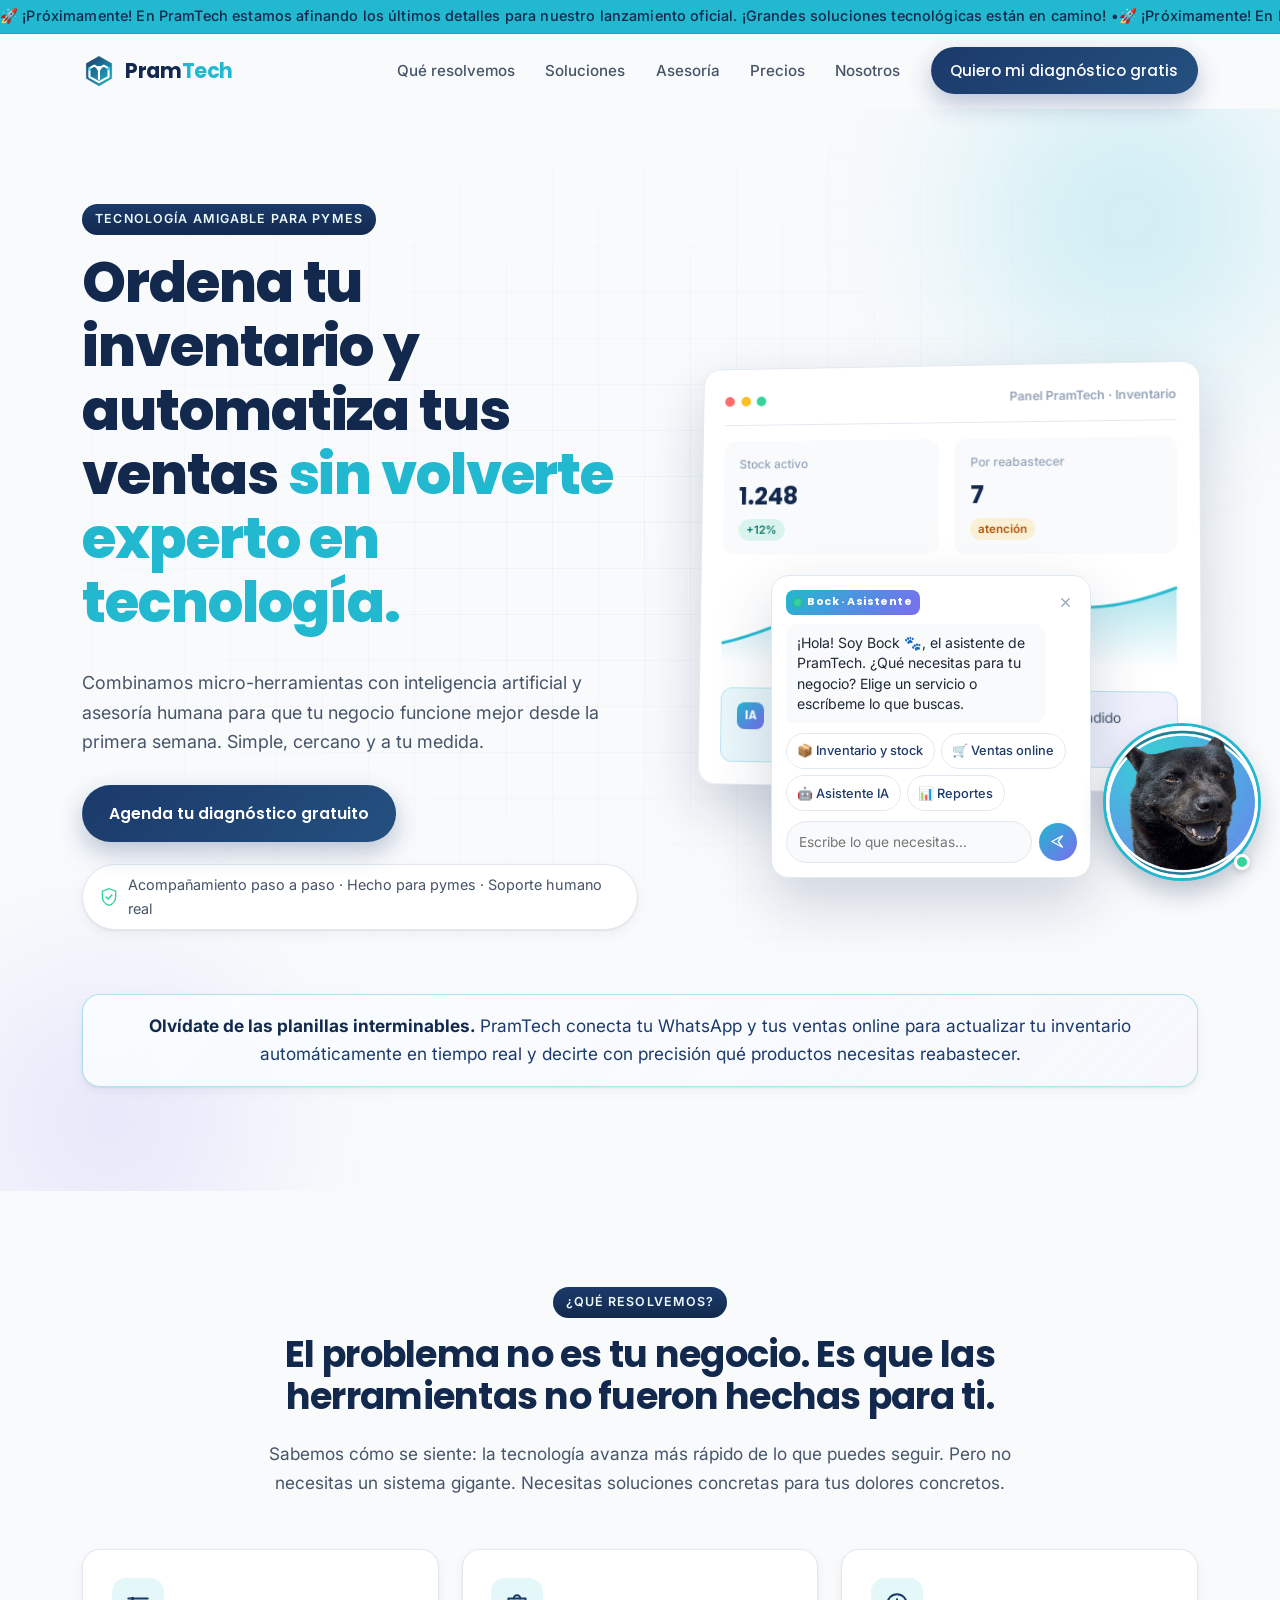
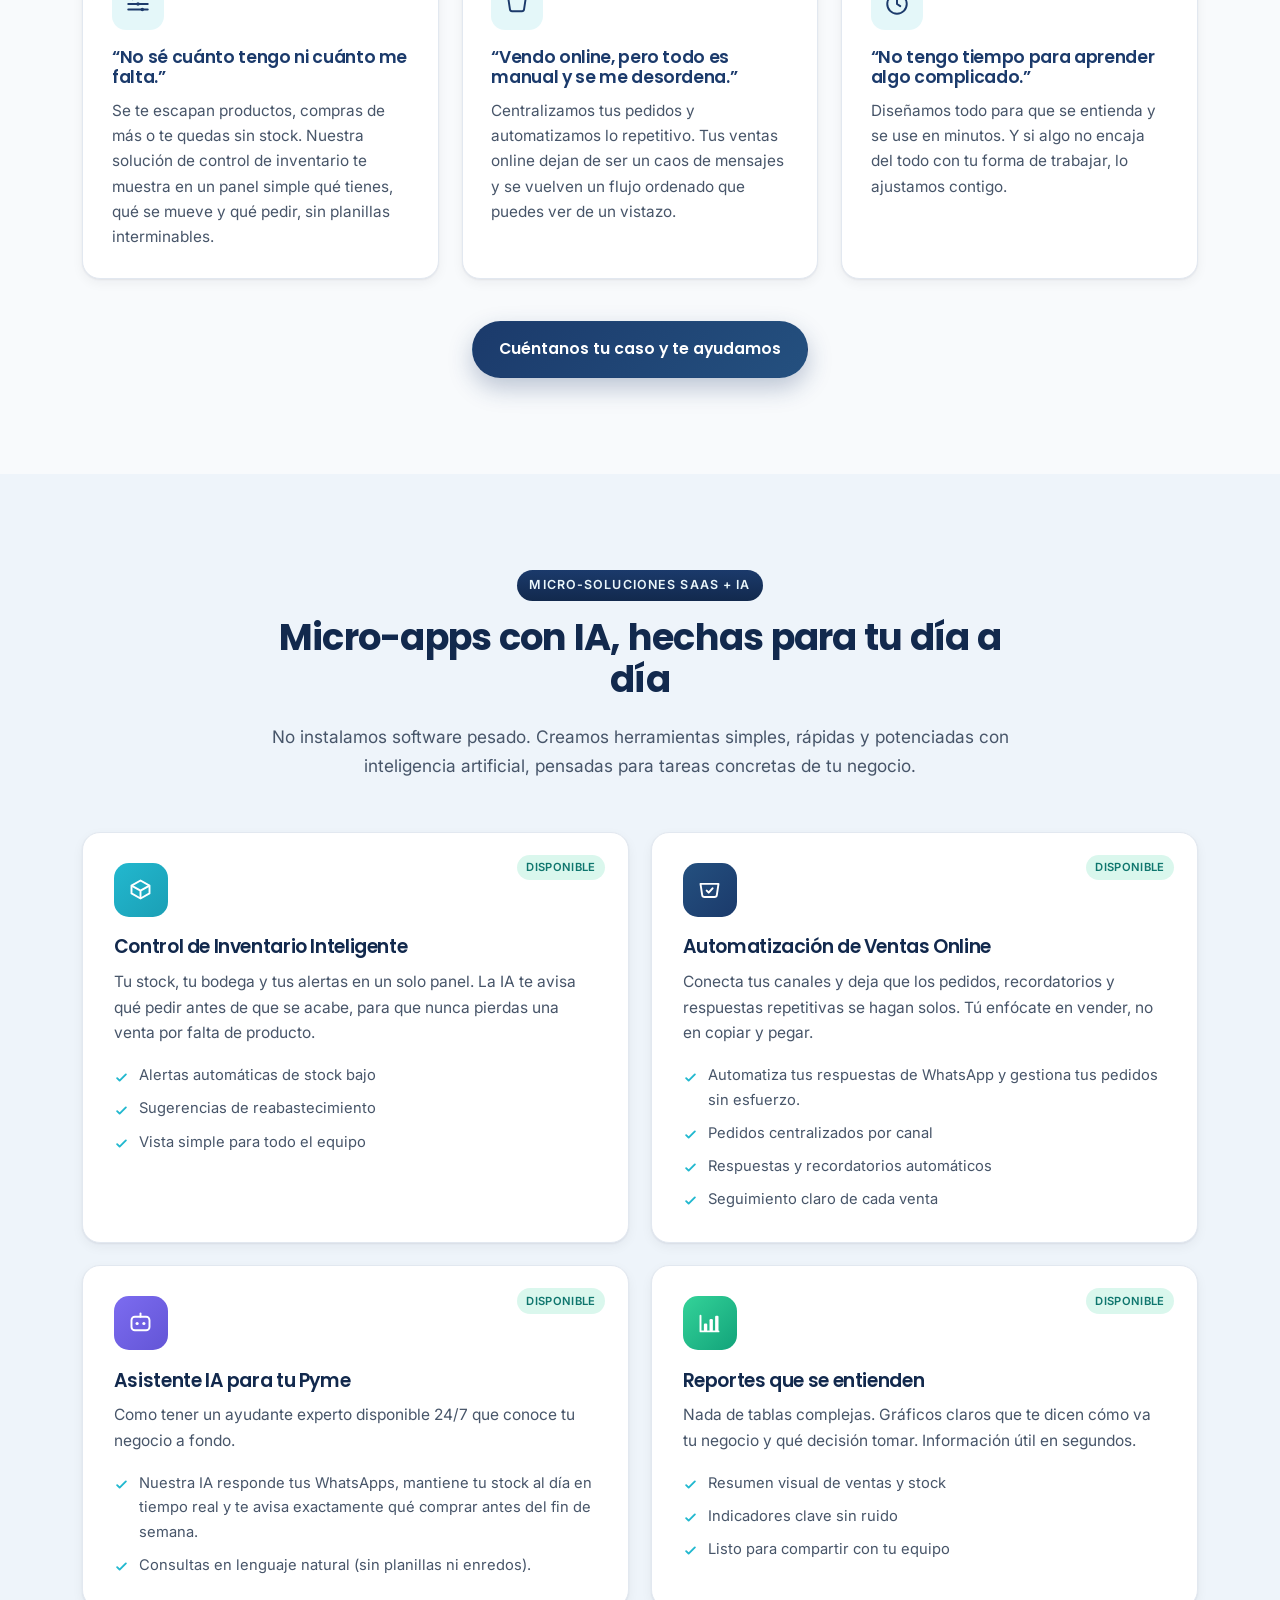
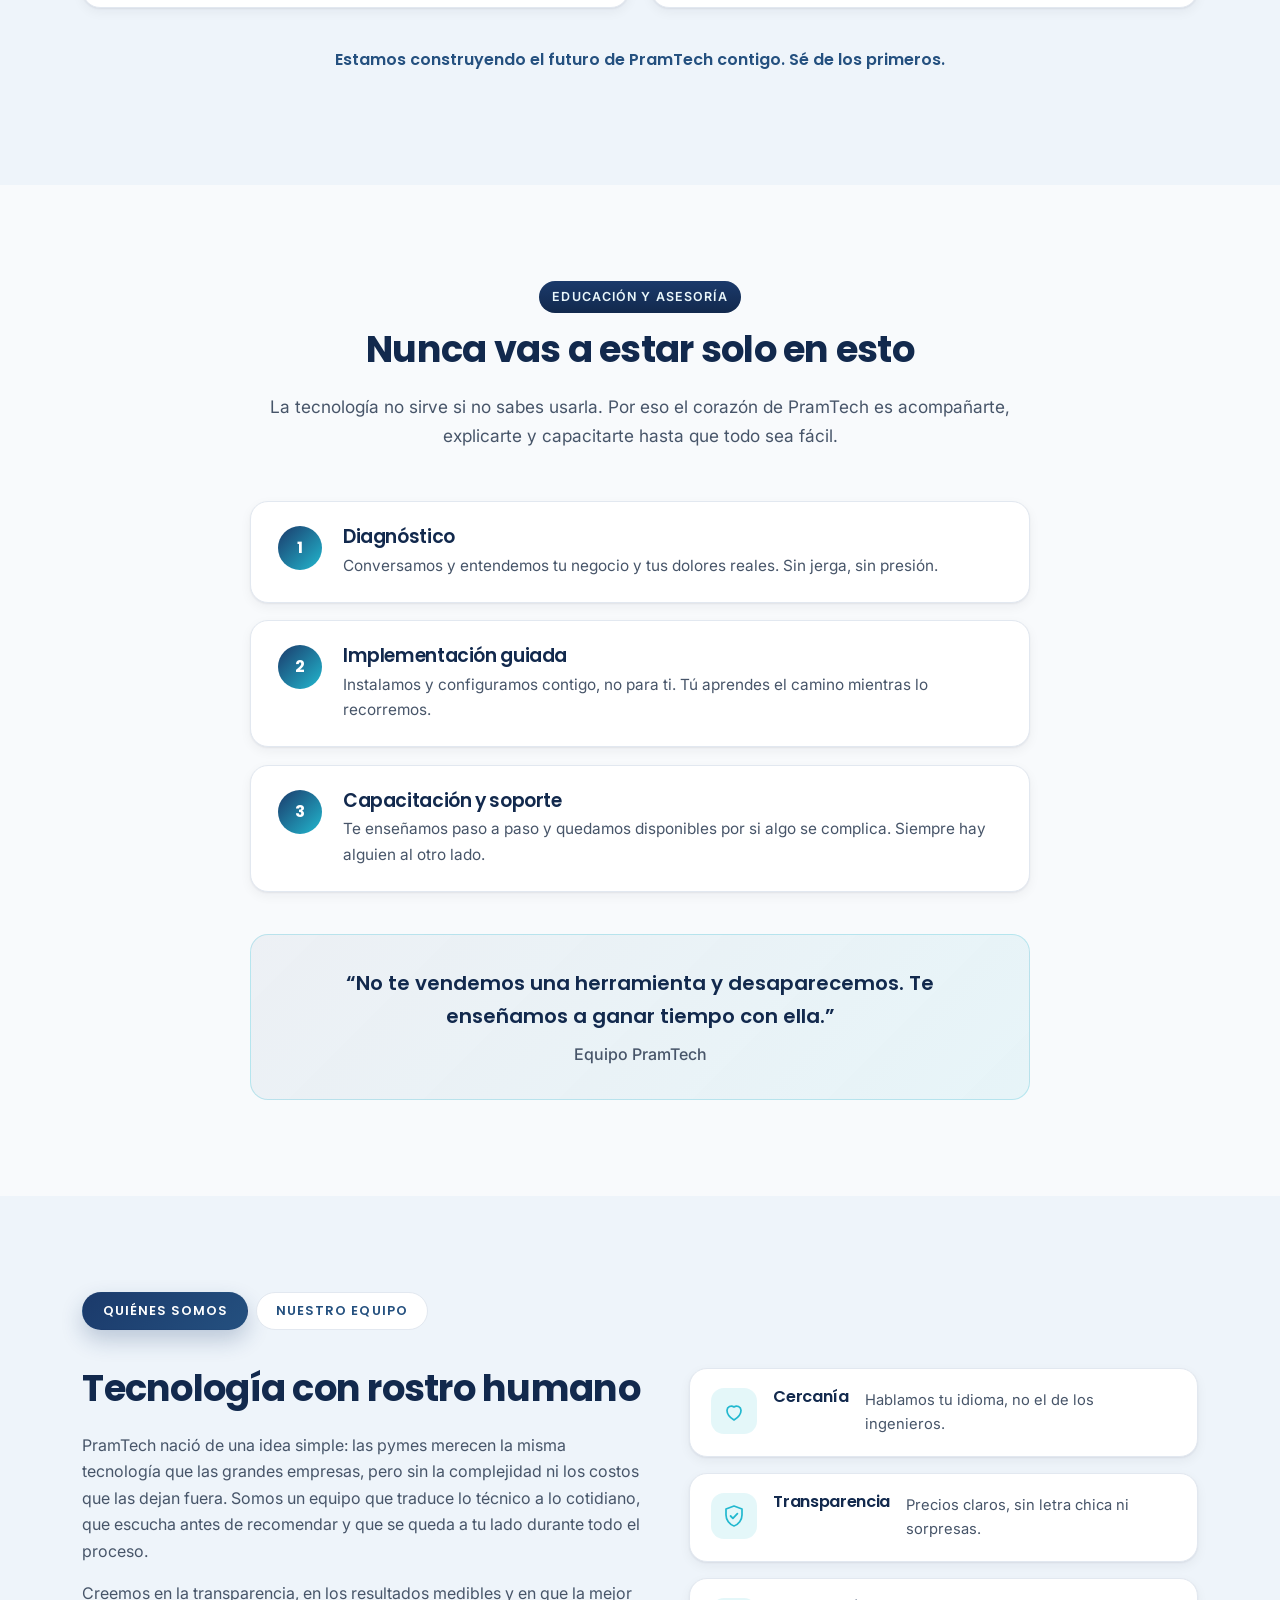
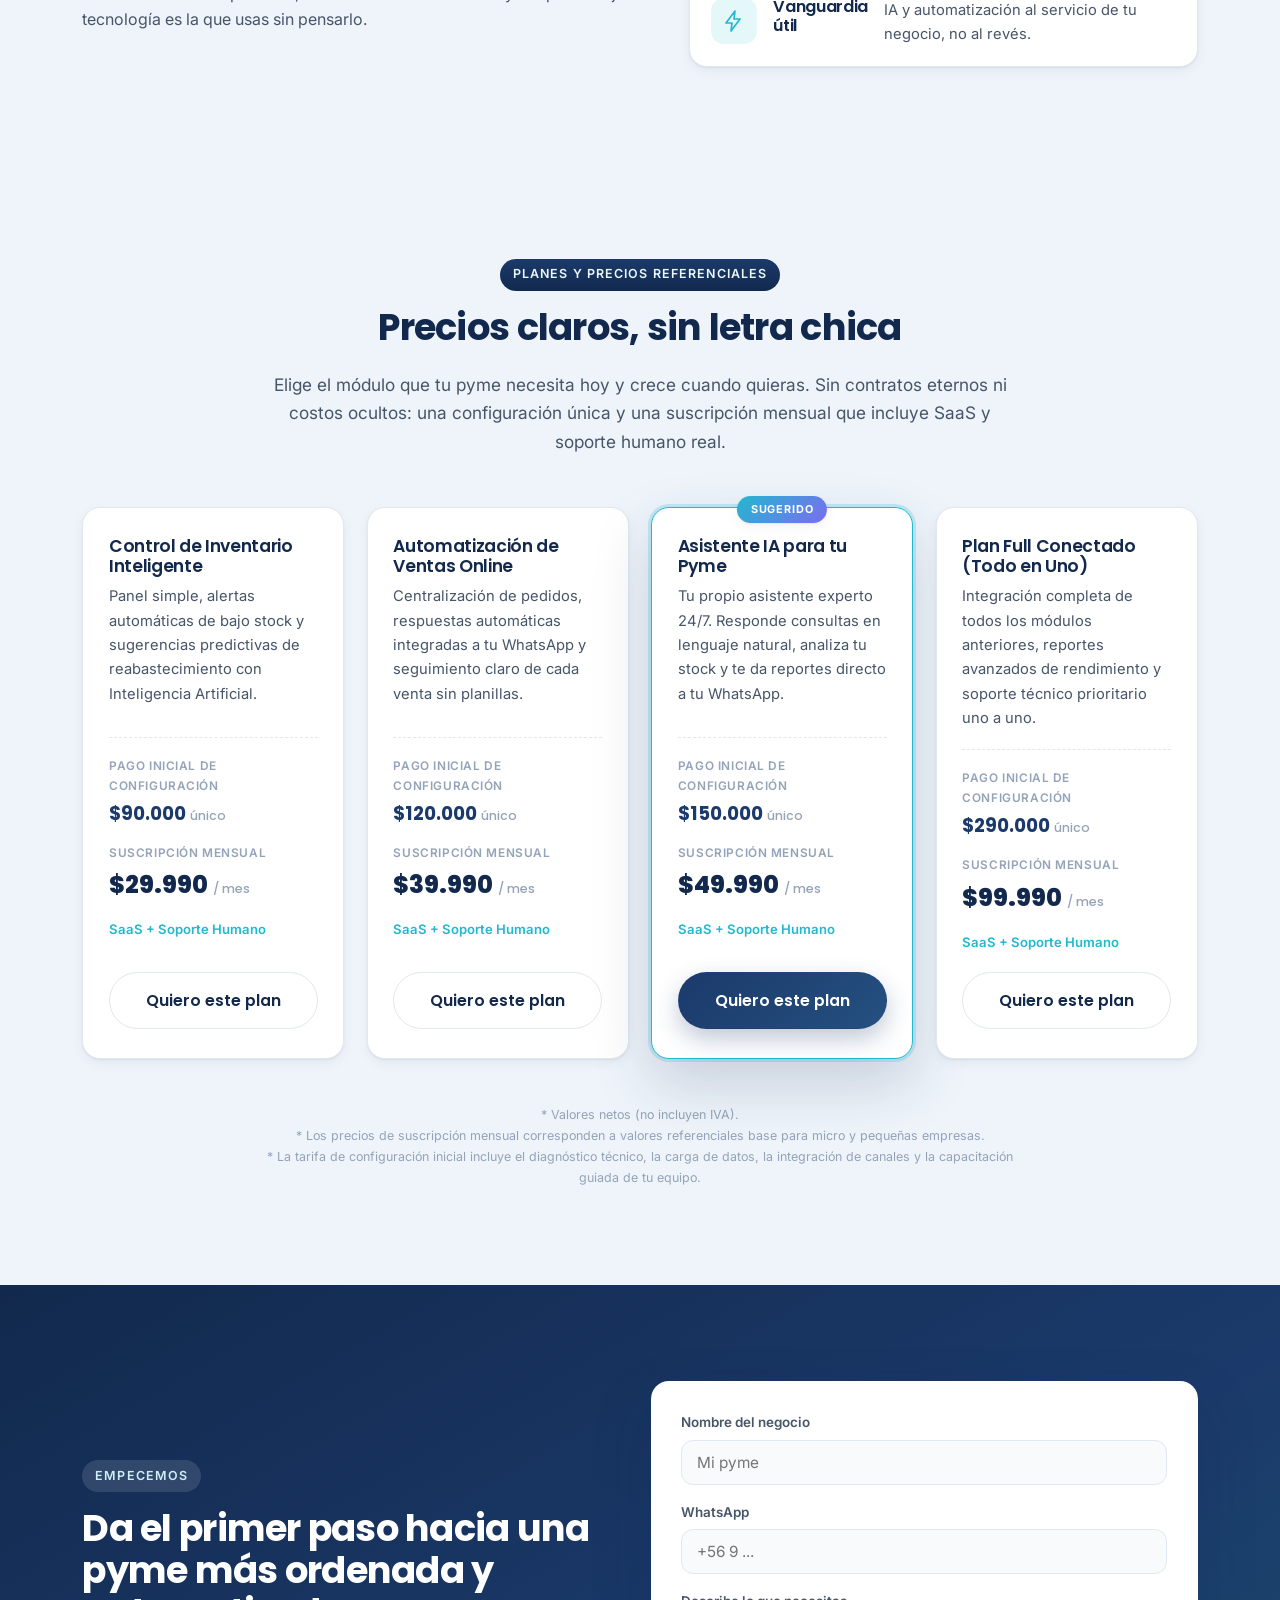
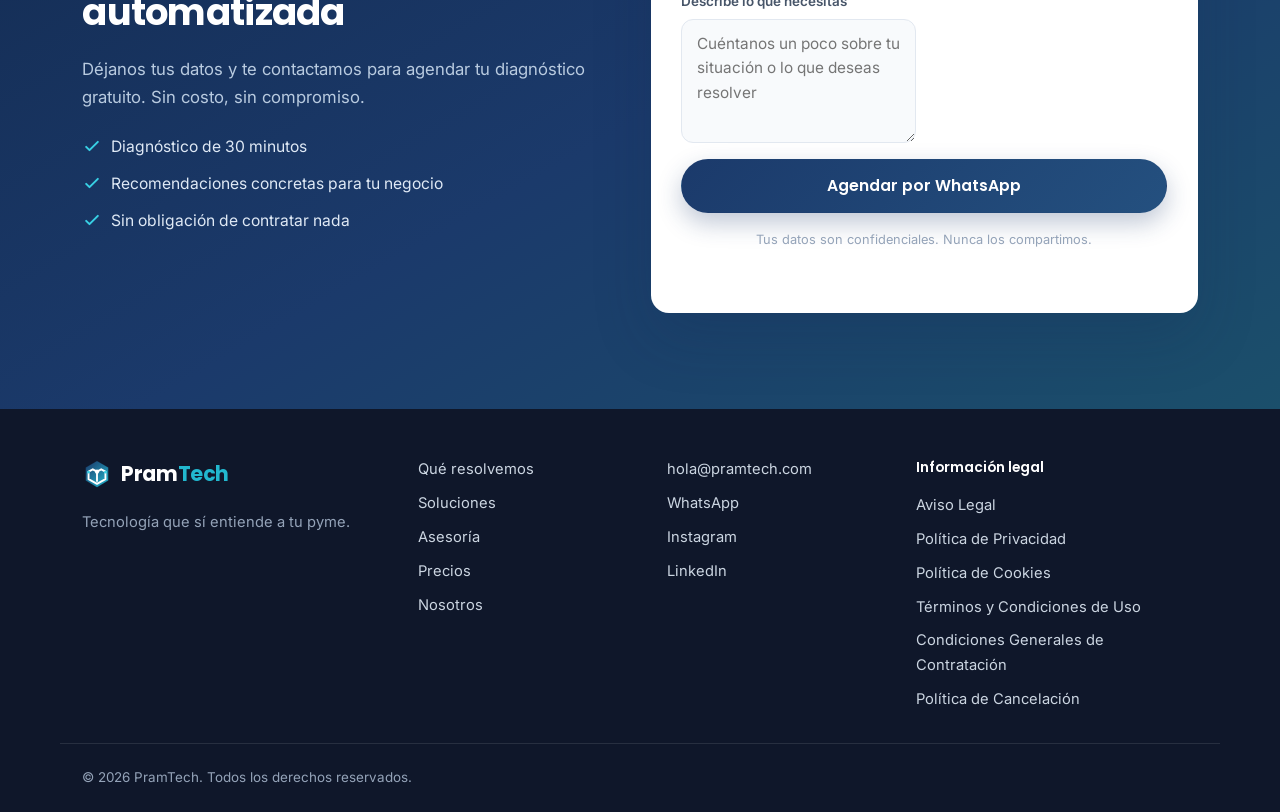
==== landing/index.html @ 266035f5 "fix(mobile): remove overflow on html breaking position:fixed on ios/android - Root cause: overflow-x" ====
<!DOCTYPE html>
<html lang="es">
<head>
  <meta charset="UTF-8" />
  <meta name="viewport" content="width=device-width, initial-scale=1.0, viewport-fit=cover" />
  <title>PramTech | Tecnología amigable para tu pyme</title>
  <meta name="description" content="PramTech ordena tu inventario, automatiza tus ventas online y te acompaña paso a paso con micro-apps e IA. Tecnología simple para pymes, sin miedo y sin sobrecostos." />
  <meta name="theme-color" content="#1B3A6B" />
  <link rel="canonical" href="https://pramtech.com/" />

  <meta property="og:type" content="website" />
  <meta property="og:title" content="PramTech | Tecnología que sí entiende a tu pyme" />
  <meta property="og:description" content="Ordena tu inventario y automatiza tus ventas sin volverte experto en tecnología. Asesoría humana + micro-apps con IA." />
  <meta property="og:url" content="https://pramtech.com/" />
  <meta property="og:image" content="assets/og-image.png" />
  <meta name="twitter:card" content="summary_large_image" />

  <link rel="icon" type="image/svg+xml" href="assets/favicon.svg" />
  <link rel="preconnect" href="https://fonts.googleapis.com" />
  <link rel="preconnect" href="https://fonts.gstatic.com" crossorigin />
  <link href="https://fonts.googleapis.com/css2?family=Poppins:wght@500;600;700;800&family=Inter:wght@400;500;600&display=swap" rel="stylesheet" />

  <link rel="stylesheet" href="styles.css?v=20261020-6" />
</head>
<body>
  <a class="skip-link" href="#inicio">Saltar al contenido</a>

  <div class="announcement-bar" id="announcementBar" role="marquee" aria-label="Próximamente PramTech">
    <div class="announcement-bar__track">
      <span class="announcement-bar__text">🚀 ¡Próximamente! En PramTech estamos afinando los últimos detalles para nuestro lanzamiento oficial. ¡Grandes soluciones tecnológicas están en camino! • </span>
      <span class="announcement-bar__text" aria-hidden="true">🚀 ¡Próximamente! En PramTech estamos afinando los últimos detalles para nuestro lanzamiento oficial. ¡Grandes soluciones tecnológicas están en camino! • </span>
    </div>
  </div>

  <header class="nav" id="nav">
    <div class="container nav__inner">
      <a class="brand" href="#inicio" aria-label="PramTech inicio" onclick="if(window.location.hash === '#inicio' || window.location.hash === ''){ event.preventDefault(); window.scrollTo({top:0, behavior:'auto'}); }">
        <img src="assets/logo.svg" alt="" class="brand__mark" width="34" height="34" />
        <span class="brand__name">Pram<span>Tech</span></span>
      </a>

      <nav class="nav__links" id="navLinks" aria-label="Navegación principal">
        <a href="#resolvemos">Qué resolvemos</a>
        <a href="#soluciones">Soluciones</a>
        <a href="#asesoria">Asesoría</a>
        <a href="#precios">Precios</a>
        <a href="#nosotros">Nosotros</a>
        <a class="btn btn--primary btn--sm nav__cta" href="#contacto">Quiero mi diagnóstico gratis</a>
      </nav>

      <button class="nav__toggle" id="navToggle" aria-label="Abrir menú" aria-expanded="false" aria-controls="navLinks">
        <span></span><span></span><span></span>
      </button>
    </div>
  </header>

  <main id="inicio">
    <section class="hero">
      <div class="hero__bg" aria-hidden="true">
        <span class="blob blob--1"></span>
        <span class="blob blob--2"></span>
        <span class="grid-lines"></span>
      </div>

      <div class="container hero__inner">
        <div class="hero__copy">
          <span class="eyebrow reveal">Tecnología amigable para pymes</span>
          <h1 class="reveal">Ordena tu inventario y automatiza tus ventas <span class="accent">sin volverte experto en tecnología.</span></h1>
          <p class="hero__sub reveal">Combinamos micro-herramientas con inteligencia artificial y asesoría humana para que tu negocio funcione mejor desde la primera semana. Simple, cercano y a tu medida.</p>

          <div class="hero__actions reveal">
            <a class="btn btn--primary" href="#contacto">Agenda tu diagnóstico gratuito</a>
          </div>

          <p class="hero__trust reveal">
            <svg viewBox="0 0 24 24" aria-hidden="true"><path d="M12 2 4 5v6c0 5 3.4 9.4 8 11 4.6-1.6 8-6 8-11V5l-8-3Z" fill="none" stroke="currentColor" stroke-width="1.6"/><path d="m8.5 12 2.4 2.4 4.6-4.8" fill="none" stroke="currentColor" stroke-width="1.8" stroke-linecap="round" stroke-linejoin="round"/></svg>
            Acompañamiento paso a paso · Hecho para pymes · Soporte humano real
          </p>
        </div>

        <div class="hero__panel reveal" aria-hidden="true">
          <div class="panel">
            <div class="panel__head">
              <span class="dot"></span><span class="dot"></span><span class="dot"></span>
              <span class="panel__title">Panel PramTech · Inventario</span>
            </div>
            <div class="panel__kpis">
              <div class="kpi"><span class="kpi__label">Stock activo</span><strong class="kpi__value">1.248</strong><span class="kpi__tag kpi__tag--up">+12%</span></div>
              <div class="kpi"><span class="kpi__label">Por reabastecer</span><strong class="kpi__value">7</strong><span class="kpi__tag kpi__tag--warn">atención</span></div>
            </div>
            <svg class="panel__chart" viewBox="0 0 300 110" preserveAspectRatio="none" aria-hidden="true">
              <defs>
                <linearGradient id="area" x1="0" y1="0" x2="0" y2="1">
                  <stop offset="0" stop-color="#22B8CF" stop-opacity="0.35"/>
                  <stop offset="1" stop-color="#22B8CF" stop-opacity="0"/>
                </linearGradient>
              </defs>
              <path class="chart-area" d="M0,85 C40,70 55,40 90,52 C125,64 140,25 180,30 C220,35 240,60 300,20 L300,110 L0,110 Z" fill="url(#area)"/>
              <path class="chart-line" d="M0,85 C40,70 55,40 90,52 C125,64 140,25 180,30 C220,35 240,60 300,20" fill="none" stroke="#22B8CF" stroke-width="3" stroke-linecap="round"/>
            </svg>
            <div class="panel__ai">
              <span class="panel__ai-icon">IA</span>
              <p>Te sugerimos pedir <strong>3 cajas</strong> del producto más vendido antes del fin de semana.</p>
            </div>
          </div>
        </div>
      </div>

      <div class="container">
        <p class="hero__highlight reveal"><strong>Olvídate de las planillas interminables.</strong> PramTech conecta tu WhatsApp y tus ventas online para actualizar tu inventario automáticamente en tiempo real y decirte con precisión qué productos necesitas reabastecer.</p>
      </div>
    </section>

    <section class="section" id="resolvemos">
      <div class="container">
        <header class="section__head reveal">
          <span class="eyebrow">¿Qué resolvemos?</span>
          <h2>El problema no es tu negocio. Es que las herramientas no fueron hechas para ti.</h2>
          <p class="section__sub">Sabemos cómo se siente: la tecnología avanza más rápido de lo que puedes seguir. Pero no necesitas un sistema gigante. Necesitas soluciones concretas para tus dolores concretos.</p>
        </header>

        <div class="grid grid--3">
          <article class="pain reveal">
            <div class="pain__icon">
              <svg viewBox="0 0 24 24" aria-hidden="true"><path d="M3 7h18M3 12h18M3 17h18" stroke="currentColor" stroke-width="1.8" stroke-linecap="round"/><circle cx="7" cy="7" r="1.6" fill="currentColor"/><circle cx="12" cy="12" r="1.6" fill="currentColor"/><circle cx="16" cy="17" r="1.6" fill="currentColor"/></svg>
            </div>
            <h3>“No sé cuánto tengo ni cuánto me falta.”</h3>
            <p>Se te escapan productos, compras de más o te quedas sin stock. Nuestra solución de control de inventario te muestra en un panel simple qué tienes, qué se mueve y qué pedir, sin planillas interminables.</p>
          </article>

          <article class="pain reveal">
            <div class="pain__icon">
              <svg viewBox="0 0 24 24" aria-hidden="true"><path d="M4 7h16l-1.5 10a2 2 0 0 1-2 1.7H7.5a2 2 0 0 1-2-1.7L4 7Z" fill="none" stroke="currentColor" stroke-width="1.8" stroke-linejoin="round"/><path d="M9 7a3 3 0 0 1 6 0" fill="none" stroke="currentColor" stroke-width="1.8" stroke-linecap="round"/></svg>
            </div>
            <h3>“Vendo online, pero todo es manual y se me desordena.”</h3>
            <p>Centralizamos tus pedidos y automatizamos lo repetitivo. Tus ventas online dejan de ser un caos de mensajes y se vuelven un flujo ordenado que puedes ver de un vistazo.</p>
          </article>

          <article class="pain reveal">
            <div class="pain__icon">
              <svg viewBox="0 0 24 24" aria-hidden="true"><circle cx="12" cy="12" r="9" fill="none" stroke="currentColor" stroke-width="1.8"/><path d="M12 7.5V12l3 2" fill="none" stroke="currentColor" stroke-width="1.8" stroke-linecap="round" stroke-linejoin="round"/></svg>
            </div>
            <h3>“No tengo tiempo para aprender algo complicado.”</h3>
            <p>Diseñamos todo para que se entienda y se use en minutos. Y si algo no encaja del todo con tu forma de trabajar, lo ajustamos contigo.</p>
          </article>
        </div>

        <div class="section__cta reveal">
          <a class="btn btn--primary" href="#contacto">Cuéntanos tu caso y te ayudamos</a>
        </div>
      </div>
    </section>

    <section class="section section--tinted" id="soluciones">
      <div class="container">
        <header class="section__head reveal">
          <span class="eyebrow">Micro-Soluciones SaaS + IA</span>
          <h2>Micro-apps con IA, hechas para tu día a día</h2>
          <p class="section__sub">No instalamos software pesado. Creamos herramientas simples, rápidas y potenciadas con inteligencia artificial, pensadas para tareas concretas de tu negocio.</p>
        </header>

        <div class="grid grid--2">
          <article class="card reveal" data-demo="inventario" role="button" tabindex="0" aria-haspopup="dialog">
            <span class="card__badge">Disponible</span>
            <div class="card__icon card__icon--cyan">
              <svg viewBox="0 0 24 24" aria-hidden="true"><path d="M4 8.5 12 4l8 4.5v7L12 20l-8-4.5v-7Z" fill="none" stroke="currentColor" stroke-width="1.7" stroke-linejoin="round"/><path d="M4 8.5 12 13l8-4.5M12 13v7" fill="none" stroke="currentColor" stroke-width="1.7" stroke-linejoin="round"/></svg>
            </div>
            <h3>Control de Inventario Inteligente</h3>
            <p>Tu stock, tu bodega y tus alertas en un solo panel. La IA te avisa qué pedir antes de que se acabe, para que nunca pierdas una venta por falta de producto.</p>
            <ul class="card__list">
              <li>Alertas automáticas de stock bajo</li>
              <li>Sugerencias de reabastecimiento</li>
              <li>Vista simple para todo el equipo</li>
            </ul>
          </article>

          <article class="card reveal" data-demo="ventas" role="button" tabindex="0" aria-haspopup="dialog">
            <span class="card__badge">Disponible</span>
            <div class="card__icon card__icon--blue">
              <svg viewBox="0 0 24 24" aria-hidden="true"><path d="M4 7h16l-1.5 10a2 2 0 0 1-2 1.7H7.5a2 2 0 0 1-2-1.7L4 7Z" fill="none" stroke="currentColor" stroke-width="1.7" stroke-linejoin="round"/><path d="m9.5 13 1.8 1.8 3.4-3.8" fill="none" stroke="currentColor" stroke-width="1.8" stroke-linecap="round" stroke-linejoin="round"/></svg>
            </div>
            <h3>Automatización de Ventas Online</h3>
            <p>Conecta tus canales y deja que los pedidos, recordatorios y respuestas repetitivas se hagan solos. Tú enfócate en vender, no en copiar y pegar.</p>
            <ul class="card__list">
              <li>Automatiza tus respuestas de WhatsApp y gestiona tus pedidos sin esfuerzo.</li>
              <li>Pedidos centralizados por canal</li>
              <li>Respuestas y recordatorios automáticos</li>
              <li>Seguimiento claro de cada venta</li>
            </ul>
          </article>

          <article class="card reveal" data-demo="asistente" role="button" tabindex="0" aria-haspopup="dialog">
            <span class="card__badge">Disponible</span>
            <div class="card__icon card__icon--violet">
              <svg viewBox="0 0 24 24" aria-hidden="true"><rect x="4" y="6" width="16" height="12" rx="3" fill="none" stroke="currentColor" stroke-width="1.7"/><circle cx="9" cy="12" r="1.4" fill="currentColor"/><circle cx="15" cy="12" r="1.4" fill="currentColor"/><path d="M12 3v3" stroke="currentColor" stroke-width="1.7" stroke-linecap="round"/></svg>
            </div>
            <h3>Asistente IA para tu Pyme</h3>
            <p>Como tener un ayudante experto disponible 24/7 que conoce tu negocio a fondo.</p>
            <ul class="card__list">
              <li>Nuestra IA responde tus WhatsApps, mantiene tu stock al día en tiempo real y te avisa exactamente qué comprar antes del fin de semana.</li>
              <li>Consultas en lenguaje natural (sin planillas ni enredos).</li>
            </ul>
          </article>

          <article class="card reveal" data-demo="reportes" role="button" tabindex="0" aria-haspopup="dialog">
            <span class="card__badge">Disponible</span>
            <div class="card__icon card__icon--green">
              <svg viewBox="0 0 24 24" aria-hidden="true"><path d="M4 19V5M4 19h16" fill="none" stroke="currentColor" stroke-width="1.7" stroke-linecap="round"/><rect x="7" y="12" width="3" height="7" rx="1" fill="currentColor"/><rect x="12" y="8" width="3" height="11" rx="1" fill="currentColor"/><rect x="17" y="5" width="3" height="14" rx="1" fill="currentColor"/></svg>
            </div>
            <h3>Reportes que se entienden</h3>
            <p>Nada de tablas complejas. Gráficos claros que te dicen cómo va tu negocio y qué decisión tomar. Información útil en segundos.</p>
            <ul class="card__list">
              <li>Resumen visual de ventas y stock</li>
              <li>Indicadores clave sin ruido</li>
              <li>Listo para compartir con tu equipo</li>
            </ul>
          </article>
        </div>

        <p class="section__note reveal">Estamos construyendo el futuro de PramTech contigo. Sé de los primeros.</p>
      </div>
    </section>

    <section class="section" id="asesoria">
      <div class="container">
        <header class="section__head reveal">
          <span class="eyebrow">Educación y Asesoría</span>
          <h2>Nunca vas a estar solo en esto</h2>
          <p class="section__sub">La tecnología no sirve si no sabes usarla. Por eso el corazón de PramTech es acompañarte, explicarte y capacitarte hasta que todo sea fácil.</p>
        </header>

        <ol class="steps">
          <li class="step reveal">
            <span class="step__num">1</span>
            <div>
              <h3>Diagnóstico</h3>
              <p>Conversamos y entendemos tu negocio y tus dolores reales. Sin jerga, sin presión.</p>
            </div>
          </li>
          <li class="step reveal">
            <span class="step__num">2</span>
            <div>
              <h3>Implementación guiada</h3>
              <p>Instalamos y configuramos contigo, no para ti. Tú aprendes el camino mientras lo recorremos.</p>
            </div>
          </li>
          <li class="step reveal">
            <span class="step__num">3</span>
            <div>
              <h3>Capacitación y soporte</h3>
              <p>Te enseñamos paso a paso y quedamos disponibles por si algo se complica. Siempre hay alguien al otro lado.</p>
            </div>
          </li>
        </ol>

        <blockquote class="quote reveal">
          <p>“No te vendemos una herramienta y desaparecemos. Te enseñamos a ganar tiempo con ella.”</p>
          <cite>Equipo PramTech</cite>
        </blockquote>
      </div>
    </section>

    <section class="section section--tinted" id="nosotros">
      <div class="container">
        <div class="tabs" role="tablist" aria-label="Sobre PramTech">
          <button class="tab is-active" id="tabAbout" type="button" role="tab" aria-selected="true" aria-controls="panelAbout" tabindex="0">Quiénes somos</button>
          <button class="tab" id="tabTeam" type="button" role="tab" aria-selected="false" aria-controls="panelTeam" tabindex="-1">Nuestro equipo</button>
        </div>

        <div class="tabpanel" id="panelAbout" role="tabpanel" aria-labelledby="tabAbout" tabindex="0">
        <div class="about">
          <div class="about__copy reveal">
            <h2>Tecnología con rostro humano</h2>
            <p>PramTech nació de una idea simple: las pymes merecen la misma tecnología que las grandes empresas, pero sin la complejidad ni los costos que las dejan fuera. Somos un equipo que traduce lo técnico a lo cotidiano, que escucha antes de recomendar y que se queda a tu lado durante todo el proceso.</p>
            <p>Creemos en la transparencia, en los resultados medibles y en que la mejor tecnología es la que usas sin pensarlo.</p>
          </div>

          <div class="pillars">
            <article class="pillar reveal">
              <div class="pillar__icon">
                <svg viewBox="0 0 24 24" aria-hidden="true"><path d="M12 21s-7-4.4-7-9.6A4.4 4.4 0 0 1 12 8a4.4 4.4 0 0 1 7 3.4C19 16.6 12 21 12 21Z" fill="none" stroke="currentColor" stroke-width="1.7" stroke-linejoin="round"/></svg>
              </div>
              <h3>Cercanía</h3>
              <p>Hablamos tu idioma, no el de los ingenieros.</p>
            </article>
            <article class="pillar reveal">
              <div class="pillar__icon">
                <svg viewBox="0 0 24 24" aria-hidden="true"><path d="M12 2 4 5v6c0 5 3.4 9.4 8 11 4.6-1.6 8-6 8-11V5l-8-3Z" fill="none" stroke="currentColor" stroke-width="1.7" stroke-linejoin="round"/><path d="m8.6 12 2.3 2.3 4.5-4.7" fill="none" stroke="currentColor" stroke-width="1.8" stroke-linecap="round" stroke-linejoin="round"/></svg>
              </div>
              <h3>Transparencia</h3>
              <p>Precios claros, sin letra chica ni sorpresas.</p>
            </article>
            <article class="pillar reveal">
              <div class="pillar__icon">
                <svg viewBox="0 0 24 24" aria-hidden="true"><path d="M13 2 4 14h6l-1 8 9-12h-6l1-8Z" fill="none" stroke="currentColor" stroke-width="1.7" stroke-linejoin="round"/></svg>
              </div>
              <h3>Vanguardia útil</h3>
              <p>IA y automatización al servicio de tu negocio, no al revés.</p>
            </article>
          </div>
        </div>

        <!-- Indicadores ocultos temporalmente
        <div class="stats reveal">
          <div class="stat">
            <strong class="stat__num" data-count="50" data-suffix="+">0</strong>
            <span>pymes acompañadas</span>
          </div>
          <div class="stat">
            <strong class="stat__num" data-count="1200" data-prefix="+" data-suffix=" hrs">0</strong>
            <span>de tiempo ahorrado al mes</span>
          </div>
          <div class="stat">
            <strong class="stat__num" data-count="98" data-suffix="%">0</strong>
            <span>de clientes que siguen con nosotros</span>
          </div>
        </div>
        -->
        </div>

        <div class="tabpanel" id="panelTeam" role="tabpanel" aria-labelledby="tabTeam" tabindex="0" hidden>
        <div class="team" id="equipo">
          <div class="team__head reveal">
            <h3 class="team__title">Las personas detrás de PramTech</h3>
            <p class="team__lead">Un equipo senior, directo y cercano. Sin intermediarios: hablas con quien diseña y resuelve.</p>
          </div>

          <div class="team__grid">
            <article class="member reveal">
              <div class="member__media">
                <span class="member__index">01</span>
                <img src="assets/team/director.jpeg?v=20261020-3" alt="Antonio Viluñir T., Fundador y Director de PramTech" width="900" height="900" loading="lazy" />
              </div>
              <div class="member__body">
                <h4 class="member__name">Antonio Viluñir T.</h4>
                <p class="member__role">Fundador y Director</p>
                <p class="member__bio">Define la visión y acompaña cada proyecto de principio a fin, traduciendo la estrategia del negocio en soluciones concretas.</p>
              </div>
            </article>

            <article class="member reveal">
              <div class="member__media">
                <span class="member__index">02</span>
                <img src="assets/team/franco-armijo.jpeg?v=20261020-3" alt="Franco Armijo M., Gerente de Servicio de PramTech" width="900" height="900" loading="lazy" />
              </div>
              <div class="member__body">
                <h4 class="member__name">Franco Armijo M.</h4>
                <p class="member__role">Gerente de Servicio</p>
                <p class="member__bio">Coordina la implementación y el soporte, asegurando que cada solución funcione en el día a día y que nada quede al azar.</p>
              </div>
            </article>

            <article class="member reveal">
              <div class="member__media">
                <span class="member__index">03</span>
                <img src="assets/team/matias-gonzalez.jpeg?v=20261020-3" alt="Matias Gonzalez V., Especialista de PramTech" width="900" height="900" loading="lazy" />
              </div>
              <div class="member__body">
                <h4 class="member__name">Matias Gonzalez V.</h4>
                <p class="member__role">Especialista</p>
                <p class="member__bio">Diseña las integraciones, automatizaciones e IA que hacen que todo trabaje conectado y sin fricción.</p>
              </div>
            </article>
          </div>
        </div>
        </div>
      </div>
    </section>

    <section class="section section--tinted" id="precios">
      <div class="container">
        <header class="section__head reveal">
          <span class="eyebrow">Planes y Precios Referenciales</span>
          <h2>Precios claros, sin letra chica</h2>
          <p class="section__sub">Elige el módulo que tu pyme necesita hoy y crece cuando quieras. Sin contratos eternos ni costos ocultos: una configuración única y una suscripción mensual que incluye SaaS y soporte humano real.</p>
        </header>

        <div class="pricing">
          <article class="price-card reveal">
            <div class="price-card__head">
              <h3 class="price-card__title">Control de Inventario Inteligente</h3>
              <p class="price-card__desc">Panel simple, alertas automáticas de bajo stock y sugerencias predictivas de reabastecimiento con Inteligencia Artificial.</p>
            </div>
            <div class="price-card__body">
              <div class="price-card__row">
                <span class="price-card__label">Pago inicial de configuración</span>
                <span class="price-card__setup">$90.000 <em>único</em></span>
              </div>
              <div class="price-card__row price-card__row--sub">
                <span class="price-card__label">Suscripción mensual</span>
                <span class="price-card__month">$29.990 <em>/ mes</em></span>
              </div>
              <p class="price-card__note">SaaS + Soporte Humano</p>
            </div>
            <a class="btn btn--ghost btn--block price-card__cta" href="#contacto">Quiero este plan</a>
          </article>

          <article class="price-card reveal">
            <div class="price-card__head">
              <h3 class="price-card__title">Automatización de Ventas Online</h3>
              <p class="price-card__desc">Centralización de pedidos, respuestas automáticas integradas a tu WhatsApp y seguimiento claro de cada venta sin planillas.</p>
            </div>
            <div class="price-card__body">
              <div class="price-card__row">
                <span class="price-card__label">Pago inicial de configuración</span>
                <span class="price-card__setup">$120.000 <em>único</em></span>
              </div>
              <div class="price-card__row price-card__row--sub">
                <span class="price-card__label">Suscripción mensual</span>
                <span class="price-card__month">$39.990 <em>/ mes</em></span>
              </div>
              <p class="price-card__note">SaaS + Soporte Humano</p>
            </div>
            <a class="btn btn--ghost btn--block price-card__cta" href="#contacto">Quiero este plan</a>
          </article>

          <article class="price-card price-card--featured reveal">
            <span class="price-card__badge">Sugerido</span>
            <div class="price-card__head">
              <h3 class="price-card__title">Asistente IA para tu Pyme</h3>
              <p class="price-card__desc">Tu propio asistente experto 24/7. Responde consultas en lenguaje natural, analiza tu stock y te da reportes directo a tu WhatsApp.</p>
            </div>
            <div class="price-card__body">
              <div class="price-card__row">
                <span class="price-card__label">Pago inicial de configuración</span>
                <span class="price-card__setup">$150.000 <em>único</em></span>
              </div>
              <div class="price-card__row price-card__row--sub">
                <span class="price-card__label">Suscripción mensual</span>
                <span class="price-card__month">$49.990 <em>/ mes</em></span>
              </div>
              <p class="price-card__note">SaaS + Soporte Humano</p>
            </div>
            <a class="btn btn--primary btn--block price-card__cta" href="#contacto">Quiero este plan</a>
          </article>

          <article class="price-card reveal">
            <div class="price-card__head">
              <h3 class="price-card__title">Plan Full Conectado (Todo en Uno)</h3>
              <p class="price-card__desc">Integración completa de todos los módulos anteriores, reportes avanzados de rendimiento y soporte técnico prioritario uno a uno.</p>
            </div>
            <div class="price-card__body">
              <div class="price-card__row">
                <span class="price-card__label">Pago inicial de configuración</span>
                <span class="price-card__setup">$290.000 <em>único</em></span>
              </div>
              <div class="price-card__row price-card__row--sub">
                <span class="price-card__label">Suscripción mensual</span>
                <span class="price-card__month">$99.990 <em>/ mes</em></span>
              </div>
              <p class="price-card__note">SaaS + Soporte Humano</p>
            </div>
            <a class="btn btn--ghost btn--block price-card__cta" href="#contacto">Quiero este plan</a>
          </article>
        </div>

        <p class="pricing__legal reveal">
          * Valores netos (no incluyen IVA).<br />
          * Los precios de suscripción mensual corresponden a valores referenciales base para micro y pequeñas empresas.<br />
          * La tarifa de configuración inicial incluye el diagnóstico técnico, la carga de datos, la integración de canales y la capacitación guiada de tu equipo.
        </p>
      </div>
    </section>

    <section class="section section--contact" id="contacto">
      <div class="container contact">
        <div class="contact__copy reveal">
          <span class="eyebrow eyebrow--light">Empecemos</span>
          <h2>Da el primer paso hacia una pyme más ordenada y automatizada</h2>
          <p>Déjanos tus datos y te contactamos para agendar tu diagnóstico gratuito. Sin costo, sin compromiso.</p>
          <ul class="contact__points">
            <li>Diagnóstico de 30 minutos</li>
            <li>Recomendaciones concretas para tu negocio</li>
            <li>Sin obligación de contratar nada</li>
          </ul>
        </div>

        <form class="form reveal" id="leadForm" action="https://formspree.io/f/your-id" method="POST" novalidate>
          <label class="field">
            <span>Nombre del negocio</span>
            <input type="text" name="negocio" autocomplete="organization" required placeholder="Mi pyme" />
          </label>

          <label class="field">
            <span>WhatsApp</span>
            <input type="tel" name="telefono" autocomplete="tel" placeholder="+56 9 ..." />
          </label>

          <div class="form__row" id="descripcionWrapper">
            <label class="field">
              <span>Describe lo que necesitas</span>
              <textarea name="descripcion" id="descripcion" rows="4" placeholder="Cuéntanos un poco sobre tu situación o lo que deseas resolver"></textarea>
            </label>
          </div>
          <button class="btn btn--primary btn--block" type="submit">Agendar por WhatsApp</button>
          <p class="form__legal">Tus datos son confidenciales. Nunca los compartimos.</p>
          <p class="form__status" id="formStatus" role="status" aria-live="polite"></p>
        </form>
      </div>
    </section>
  </main>

  <footer class="footer">
    <div class="container footer__inner">
      <div class="footer__brand">
        <a class="brand brand--light" href="#inicio">
          <img src="assets/logo.svg" alt="" class="brand__mark" width="30" height="30" />
          <span class="brand__name">Pram<span>Tech</span></span>
        </a>
        <p>Tecnología que sí entiende a tu pyme.</p>
      </div>

      <nav class="footer__nav" aria-label="Enlaces del pie">
        <a href="#resolvemos">Qué resolvemos</a>
        <a href="#soluciones">Soluciones</a>
        <a href="#asesoria">Asesoría</a>
        <a href="#precios">Precios</a>
        <a href="#nosotros">Nosotros</a>
      </nav>

      <div class="footer__contact">
        <a href="mailto:hola@pramtech.com">hola@pramtech.com</a>
        <a href="https://wa.me/56900000000" target="_blank" rel="noopener">WhatsApp</a>
        <a href="https://instagram.com" target="_blank" rel="noopener">Instagram</a>
        <a href="https://linkedin.com" target="_blank" rel="noopener">LinkedIn</a>
      </div>

      <nav class="footer__legal" aria-label="Información legal">
        <span class="footer__legal-title">Información legal</span>
        <a href="aviso-legal.html">Aviso Legal</a>
        <a href="politica-de-privacidad.html">Política de Privacidad</a>
        <a href="politica-de-cookies.html">Política de Cookies</a>
        <a href="terminos-y-condiciones-de-uso.html">Términos y Condiciones de Uso</a>
        <a href="condiciones-generales-de-contratacion.html">Condiciones Generales de Contratación</a>
        <a href="politica-de-cancelacion.html">Política de Cancelación</a>
      </nav>
    </div>
    <div class="container footer__bottom">
      <span>© 2026 PramTech. Todos los derechos reservados.</span>
    </div>
  </footer>

  <div class="mascot" id="mascot">
    <div class="mascot__panel" id="mascotPanel" role="dialog" aria-label="Asistente de PramTech">
      <div class="mascot__panel-top">
        <span class="mascot__tag">
          <span class="mascot__tag-dot" aria-hidden="true"></span>
          Bock · Asistente
        </span>
        <button type="button" class="mascot__close" id="mascotClose" aria-label="Cerrar asistente">
          <svg viewBox="0 0 24 24" aria-hidden="true"><path d="M6 6l12 12M18 6 6 18" fill="none" stroke="currentColor" stroke-width="2" stroke-linecap="round"/></svg>
        </button>
      </div>
      <div class="mascot__log" id="mascotLog" role="log" aria-live="polite" aria-atomic="false"></div>
      <div class="mascot__chips" id="mascotChips"></div>
      <form class="mascot__form" id="mascotForm" autocomplete="off">
        <input class="mascot__input" id="mascotInput" type="text" placeholder="Escribe lo que necesitas…" aria-label="Escribe lo que necesitas" />
        <button type="submit" class="mascot__send" id="mascotSend" aria-label="Enviar">
          <svg viewBox="0 0 24 24" aria-hidden="true"><path d="M4 12l15-8-6 8 6 8-15-8Z" fill="none" stroke="currentColor" stroke-width="1.8" stroke-linejoin="round"/></svg>
        </button>
      </form>
    </div>

    <button type="button" class="mascot__figure" id="mascotFigure" aria-label="Abrir asistente de PramTech">
      <span class="mascot__pulse" aria-hidden="true"></span>
      <img class="mascot__img" id="mascotImg" src="assets/mascot/bock.jpg?v=20261018-2" alt="Bock, el perro asistente de PramTech" width="200" height="200" />
    </button>
  </div>

  <div class="modal" id="demoModal" aria-hidden="true">
    <div class="modal__overlay" data-close></div>
    <div class="modal__dialog" role="dialog" aria-modal="true" aria-labelledby="demoModalTitle">
      <button type="button" class="modal__close" data-close aria-label="Cerrar demo">
        <svg viewBox="0 0 24 24" aria-hidden="true"><path d="M6 6l12 12M18 6 6 18" fill="none" stroke="currentColor" stroke-width="2" stroke-linecap="round"/></svg>
      </button>
      <div class="modal__body" id="demoModalBody"></div>
    </div>
  </div>

  <script src="script.js?v=20261018-2"></script>
  <script src="form-handle.js?v=20261018-2"></script>
  <script src="tabs.js?v=20261018-2"></script>
</body>
</html>
---- landing/styles.css ----
:root {
  --blue-900: #12294d;
  --blue-800: #1b3a6b;
  --blue-700: #24507f;
  --cyan-500: #22b8cf;
  --cyan-400: #38d0e4;
  --violet-500: #7c6cf0;
  --green-500: #34d399;
  --amber-500: #fbbf24;
  --slate-900: #0f172a;
  --slate-800: #1f2937;
  --slate-600: #475569;
  --slate-400: #94a3b8;
  --slate-200: #e2e8f0;
  --bg: #f8fafc;
  --surface: #ffffff;
  --radius: 18px;
  --radius-sm: 12px;
  --shadow-sm: 0 1px 2px rgba(15, 23, 42, 0.06), 0 4px 12px rgba(15, 23, 42, 0.05);
  --shadow-md: 0 10px 30px rgba(15, 23, 42, 0.10);
  --shadow-lg: 0 24px 60px rgba(18, 41, 77, 0.18);
  --max: 1160px;
  --ease: cubic-bezier(0.22, 1, 0.36, 1);
  --announce-h: 2.1rem;
  --nav-h: 74px;
  --announce-total: calc(var(--announce-h) + env(safe-area-inset-top, 0px));
  --header-total: calc(var(--announce-total) + var(--nav-h));
}

*, *::before, *::after { box-sizing: border-box; }

html { scroll-behavior: smooth; scroll-padding-top: var(--header-total); }

html, body {
  width: 100%;
  -webkit-text-size-adjust: 100%;
}

body {
  margin: 0;
  font-family: "Inter", system-ui, -apple-system, "Segoe UI", sans-serif;
  color: var(--slate-800);
  background: var(--bg);
  line-height: 1.65;
  overflow-x: clip;
  -webkit-font-smoothing: antialiased;
  text-rendering: optimizeLegibility;
}

main {
  padding-top: var(--header-total);
}

h1, h2, h3 {
  font-family: "Poppins", "Inter", sans-serif;
  color: var(--blue-900);
  line-height: 1.14;
  margin: 0 0 0.6em;
  letter-spacing: -0.02em;
}

h1 { font-size: clamp(2.1rem, 4.6vw, 3.5rem); font-weight: 800; }
h2 { font-size: clamp(1.6rem, 3vw, 2.3rem); font-weight: 700; }
h3 { font-size: 1.18rem; font-weight: 600; }

p { margin: 0 0 1rem; }

a { color: inherit; text-decoration: none; }

img { max-width: 100%; display: block; }

.container {
  width: 100%;
  max-width: var(--max);
  margin: 0 auto;
  padding: 0 1.4rem;
}

.skip-link {
  position: absolute;
  left: -999px;
  top: 0;
  background: var(--blue-800);
  color: #fff;
  padding: 0.6rem 1rem;
  border-radius: 0 0 var(--radius-sm) 0;
  z-index: 999;
}
.skip-link:focus { left: 0; }

.eyebrow {
  display: inline-block;
  font-size: 0.78rem;
  font-weight: 600;
  letter-spacing: 0.09em;
  text-transform: uppercase;
  color: #eaf7fb;
  background: linear-gradient(180deg, var(--blue-800), var(--blue-900));
  padding: 0.35rem 0.8rem;
  border-radius: 999px;
  margin-bottom: 1rem;
}
.eyebrow--light {
  color: #cdeef5;
  background: rgba(255, 255, 255, 0.12);
}

.accent {
  color: var(--cyan-500);
}

.btn {
  --btn-bg: var(--blue-800);
  display: inline-flex;
  align-items: center;
  justify-content: center;
  gap: 0.5rem;
  font-family: "Poppins", sans-serif;
  font-weight: 600;
  font-size: 0.98rem;
  padding: 0.9rem 1.6rem;
  border-radius: 999px;
  border: 1.5px solid transparent;
  cursor: pointer;
  transition: transform 0.25s var(--ease), box-shadow 0.25s var(--ease), background 0.25s var(--ease), color 0.25s var(--ease);
  white-space: nowrap;
}
.btn--primary {
  background: linear-gradient(135deg, var(--blue-800), var(--blue-700));
  color: #ffffff;
  box-shadow: 0 10px 24px rgba(27, 58, 107, 0.28);
}
.btn--primary:hover {
  transform: translateY(-2px);
  box-shadow: 0 16px 34px rgba(27, 58, 107, 0.34);
  background: linear-gradient(135deg, var(--blue-700), var(--cyan-500));
}
.btn--ghost {
  background: transparent;
  border-color: var(--slate-200);
  color: var(--blue-900);
}
.btn--ghost:hover {
  border-color: var(--cyan-500);
  color: var(--blue-700);
  transform: translateY(-2px);
}
.btn--sm { padding: 0.62rem 1.15rem; font-size: 0.9rem; }
.btn--block { width: 100%; }

.nav {
  position: fixed;
  top: var(--announce-total);
  left: 0;
  right: 0;
  z-index: 110;
  background: rgba(248, 250, 252, 0.72);
  backdrop-filter: blur(12px);
  -webkit-backdrop-filter: blur(12px);
  border-bottom: 1px solid transparent;
  transition: border-color 0.3s var(--ease), background 0.3s var(--ease), box-shadow 0.3s var(--ease);
}
.nav.is-scrolled {
  border-bottom-color: var(--slate-200);
  background: rgba(248, 250, 252, 0.9);
  box-shadow: 0 6px 20px rgba(15, 23, 42, 0.05);
}
.nav__inner {
  display: flex;
  align-items: center;
  justify-content: space-between;
  height: 74px;
}
.brand {
  display: inline-flex;
  align-items: center;
  gap: 0.55rem;
}
.brand__name {
  font-family: "Poppins", sans-serif;
  font-weight: 700;
  font-size: 1.28rem;
  color: var(--blue-900);
  letter-spacing: -0.02em;
}
.brand__name span { color: var(--cyan-500); }
.brand--light .brand__name { color: #fff; }

/* --- Destello de luz en CTA; respiro suave en el logo --- */
.nav__cta,
.hero__actions .btn--primary {
  position: relative;
  overflow: hidden;
}
.nav__cta::after,
.hero__actions .btn--primary::after {
  content: "";
  position: absolute;
  top: -25%;
  left: -170%;
  width: 55%;
  height: 150%;
  background: linear-gradient(
    105deg,
    rgba(34, 184, 207, 0) 0%,
    rgba(34, 184, 207, 0.45) 35%,
    rgba(255, 255, 255, 0.9) 50%,
    rgba(34, 184, 207, 0.45) 65%,
    rgba(34, 184, 207, 0) 100%
  );
  transform: skewX(-20deg);
  pointer-events: none;
  animation: shine-sweep 3.8s ease-in-out infinite;
}
@keyframes shine-sweep {
  0% { left: -170%; }
  45% { left: 170%; }
  100% { left: 170%; }
}
.nav .brand {
  animation: brand-glow 5s ease-in-out infinite;
}
@keyframes brand-glow {
  0%, 100% { filter: drop-shadow(0 0 0 rgba(34, 184, 207, 0)); }
  50% { filter: drop-shadow(0 0 12px rgba(34, 184, 207, 0.65)); }
}
.nav .brand__name {
  animation: brand-darken 5s ease-in-out infinite;
}
@keyframes brand-darken {
  0%, 100% { color: var(--blue-900); text-shadow: 0 0 0 rgba(15, 23, 42, 0); }
  50% { color: #000000; text-shadow: 0 2px 8px rgba(15, 23, 42, 0.4); }
}
.nav .brand__name span {
  animation: brand-darken-accent 5s ease-in-out infinite;
}
@keyframes brand-darken-accent {
  0%, 100% { color: var(--cyan-500); }
  50% { color: #0b5e70; text-shadow: 0 2px 8px rgba(11, 94, 112, 0.4); }
}
@media (prefers-reduced-motion: reduce) {
  .nav__cta::after,
  .hero__actions .btn--primary::after {
    animation: none;
    display: none;
  }
  .nav .brand,
  .nav .brand__name,
  .nav .brand__name span {
    animation: none;
  }
}

.nav__links {
  display: flex;
  align-items: center;
  gap: 1.9rem;
}
.nav__links a {
  font-size: 0.95rem;
  font-weight: 500;
  color: var(--slate-600);
  transition: color 0.2s var(--ease);
}
.nav__links a:not(.btn):hover { color: var(--blue-700); }
.nav__links a.nav__cta { color: #ffffff; }

.nav__toggle {
  display: none;
  flex-direction: column;
  gap: 5px;
  background: none;
  border: 0;
  padding: 8px;
  cursor: pointer;
}
.nav__toggle span {
  width: 24px;
  height: 2.4px;
  background: var(--blue-900);
  border-radius: 2px;
  transition: transform 0.3s var(--ease), opacity 0.3s var(--ease);
}

.hero {
  position: relative;
  padding: clamp(3rem, 8vw, 6rem) 0 clamp(3rem, 7vw, 5.5rem);
  overflow: hidden;
}
.hero__bg { position: absolute; inset: 0; z-index: 0; pointer-events: none; overflow: hidden; }
.blob {
  position: absolute;
  border-radius: 50%;
  filter: blur(70px);
  opacity: 0.5;
  animation: float 14s ease-in-out infinite;
}
.blob--1 {
  width: 460px; height: 460px;
  background: radial-gradient(circle, rgba(34,184,207,0.55), transparent 70%);
  top: -120px; right: -80px;
}
.blob--2 {
  width: 420px; height: 420px;
  background: radial-gradient(circle, rgba(124,108,240,0.4), transparent 70%);
  bottom: -140px; left: -100px;
  animation-delay: -6s;
}
.grid-lines {
  position: absolute;
  inset: 0;
  background-image: linear-gradient(rgba(27,58,107,0.045) 1px, transparent 1px),
    linear-gradient(90deg, rgba(27,58,107,0.045) 1px, transparent 1px);
  background-size: 46px 46px;
  mask-image: radial-gradient(ellipse 80% 60% at 50% 40%, #000, transparent 75%);
}
@keyframes float {
  0%, 100% { transform: translate(0, 0) scale(1); }
  50% { transform: translate(24px, -30px) scale(1.06); }
}

.hero__inner {
  position: relative;
  z-index: 1;
  display: grid;
  grid-template-columns: 1.05fr 0.95fr;
  gap: 3.5rem;
  align-items: center;
}
.hero__highlight {
  position: relative;
  z-index: 1;
  margin-top: clamp(2rem, 4vw, 3rem);
  padding: 1.05rem 1.5rem;
  border-radius: var(--radius);
  border: 1px solid rgba(34, 184, 207, 0.35);
  background: linear-gradient(135deg, rgba(255, 255, 255, 0.85), rgba(255, 255, 255, 0.65)),
    linear-gradient(135deg, rgba(34, 184, 207, 0.12), rgba(124, 108, 240, 0.12));
  box-shadow: var(--shadow-sm);
  text-align: center;
  font-size: clamp(0.98rem, 1.6vw, 1.08rem);
  line-height: 1.65;
  color: var(--blue-800);
}
.hero__highlight strong { color: var(--blue-900); }
.hero__sub {
  font-size: 1.12rem;
  color: var(--slate-600);
  max-width: 34em;
}
.hero__actions {
  display: flex;
  flex-wrap: wrap;
  gap: 0.9rem;
  margin: 1.8rem 0 1.4rem;
}
.hero__trust {
  display: inline-flex;
  align-items: center;
  gap: 0.55rem;
  font-size: 0.9rem;
  color: var(--slate-600);
  background: var(--surface);
  border: 1px solid var(--slate-200);
  border-radius: 999px;
  padding: 0.5rem 1rem;
  box-shadow: var(--shadow-sm);
}
.hero__trust svg { width: 20px; height: 20px; color: var(--green-500); flex-shrink: 0; }

.panel {
  background: var(--surface);
  border: 1px solid var(--slate-200);
  border-radius: var(--radius);
  box-shadow: var(--shadow-lg);
  padding: 1.4rem;
  transform: perspective(1200px) rotateY(-6deg) rotateX(3deg);
  transition: transform 0.6s var(--ease);
  max-width: 100%;
}
.hero__panel:hover .panel { transform: perspective(1200px) rotateY(0) rotateX(0); }
.panel__head {
  display: flex;
  align-items: center;
  gap: 0.4rem;
  padding-bottom: 0.9rem;
  border-bottom: 1px solid var(--slate-200);
  margin-bottom: 1rem;
}
.dot { width: 10px; height: 10px; border-radius: 50%; background: var(--slate-200); }
.dot:first-child { background: #ff6b6b; }
.dot:nth-child(2) { background: var(--amber-500); }
.dot:nth-child(3) { background: var(--green-500); }
.panel__title {
  margin-left: auto;
  font-size: 0.78rem;
  font-weight: 600;
  color: var(--slate-400);
}
.panel__kpis { display: flex; gap: 1rem; margin-bottom: 1rem; }
.kpi {
  flex: 1;
  display: flex;
  flex-direction: column;
  gap: 0.2rem;
  background: var(--bg);
  border-radius: var(--radius-sm);
  padding: 0.85rem 1rem;
}
.kpi__label { font-size: 0.76rem; color: var(--slate-400); font-weight: 500; }
.kpi__value { font-family: "Poppins", sans-serif; font-size: 1.5rem; color: var(--blue-900); }
.kpi__tag { font-size: 0.72rem; font-weight: 600; width: fit-content; padding: 0.1rem 0.5rem; border-radius: 999px; }
.kpi__tag--up { color: #0f766e; background: rgba(52,211,153,0.16); }
.kpi__tag--warn { color: #b45309; background: rgba(251,191,36,0.18); }
.panel__chart { width: 100%; height: 96px; margin-bottom: 1rem; }
.chart-line { stroke-dasharray: 620; stroke-dashoffset: 620; animation: draw 2.2s var(--ease) 0.4s forwards; }
.chart-area { opacity: 0; animation: fadein 1s var(--ease) 1.4s forwards; }
@keyframes draw { to { stroke-dashoffset: 0; } }
@keyframes fadein { to { opacity: 1; } }
.panel__ai {
  display: flex;
  gap: 0.7rem;
  align-items: flex-start;
  background: linear-gradient(135deg, rgba(34,184,207,0.1), rgba(124,108,240,0.1));
  border: 1px solid rgba(34,184,207,0.25);
  border-radius: var(--radius-sm);
  padding: 0.85rem 1rem;
}
.panel__ai-icon {
  flex-shrink: 0;
  font-family: "Poppins", sans-serif;
  font-weight: 700;
  font-size: 0.72rem;
  color: #fff;
  background: linear-gradient(135deg, var(--cyan-500), var(--violet-500));
  border-radius: 8px;
  padding: 0.25rem 0.5rem;
}
.panel__ai p { margin: 0; font-size: 0.86rem; color: var(--slate-600); }

.section { padding: clamp(3.5rem, 8vw, 6rem) 0; }
.section--tinted { background: #eef4fa; }
.section__head {
  max-width: 760px;
  margin: 0 auto clamp(2.2rem, 4vw, 3.2rem);
  text-align: center;
}
.section__sub { color: var(--slate-600); font-size: 1.08rem; }
.section__cta { text-align: center; margin-top: 2.6rem; }
.section__note {
  text-align: center;
  margin-top: 2.4rem;
  font-family: "Poppins", sans-serif;
  font-weight: 600;
  color: var(--blue-700);
}

.grid { display: grid; gap: 1.4rem; }
.grid--3 { grid-template-columns: repeat(3, 1fr); }
.grid--2 { grid-template-columns: repeat(2, 1fr); }

.pain {
  background: var(--surface);
  border: 1px solid var(--slate-200);
  border-radius: var(--radius);
  padding: 1.8rem;
  box-shadow: var(--shadow-sm);
  transition: transform 0.3s var(--ease), box-shadow 0.3s var(--ease), border-color 0.3s var(--ease);
}
.pain:hover {
  transform: translateY(-6px);
  box-shadow: var(--shadow-md);
  border-color: rgba(34,184,207,0.55);
}
.pain__icon {
  width: 52px; height: 52px;
  display: grid; place-items: center;
  border-radius: 14px;
  color: var(--blue-800);
  background: rgba(34,184,207,0.12);
  margin-bottom: 1.1rem;
}
.pain__icon svg { width: 26px; height: 26px; }
.pain h3 { font-size: 1.08rem; color: var(--blue-800); }
.pain p { color: var(--slate-600); font-size: 0.96rem; margin: 0; }

.card {
  position: relative;
  background: var(--surface);
  border: 1px solid var(--slate-200);
  border-radius: var(--radius);
  padding: 1.9rem;
  box-shadow: var(--shadow-sm);
  transition: transform 0.3s var(--ease), box-shadow 0.3s var(--ease);
}
.card::after {
  content: "";
  position: absolute;
  inset: 0;
  border-radius: var(--radius);
  border: 1.5px solid transparent;
  transition: border-color 0.3s var(--ease);
  pointer-events: none;
}
.card:hover { transform: translateY(-6px); box-shadow: var(--shadow-md); }
.card:hover::after { border-color: var(--cyan-500); }
.card__badge {
  position: absolute;
  top: 1.4rem; right: 1.4rem;
  font-size: 0.7rem;
  font-weight: 600;
  letter-spacing: 0.03em;
  text-transform: uppercase;
  color: #0f766e;
  background: rgba(52,211,153,0.18);
  padding: 0.22rem 0.6rem;
  border-radius: 999px;
}
.card__badge--soon { color: var(--blue-700); background: rgba(124,108,240,0.16); }
.card__icon {
  width: 54px; height: 54px;
  display: grid; place-items: center;
  border-radius: 15px;
  margin-bottom: 1.2rem;
  color: #fff;
}
.card__icon svg { width: 27px; height: 27px; }
.card__icon--cyan { background: linear-gradient(135deg, var(--cyan-500), #1b9fb5); }
.card__icon--blue { background: linear-gradient(135deg, var(--blue-700), var(--blue-800)); }
.card__icon--violet { background: linear-gradient(135deg, var(--violet-500), #6355d6); }
.card__icon--green { background: linear-gradient(135deg, var(--green-500), #12a37a); }
.card p { color: var(--slate-600); font-size: 0.97rem; }
.card__list {
  list-style: none;
  padding: 0;
  margin: 1.1rem 0 0;
  display: grid;
  gap: 0.55rem;
}
.card__list li {
  position: relative;
  padding-left: 1.6rem;
  font-size: 0.92rem;
  color: var(--slate-600);
}
.card__list li::before {
  content: "";
  position: absolute;
  left: 0; top: 0.42em;
  width: 15px; height: 15px;
  background: url("data:image/svg+xml,%3Csvg xmlns='http://www.w3.org/2000/svg' viewBox='0 0 24 24' fill='none' stroke='%2322b8cf' stroke-width='3' stroke-linecap='round' stroke-linejoin='round'%3E%3Cpath d='m5 13 4 4L19 7'/%3E%3C/svg%3E") center/contain no-repeat;
}

/* --- Planes y precios --- */
.pricing {
  display: grid;
  grid-template-columns: repeat(4, 1fr);
  gap: 1.4rem;
  align-items: stretch;
}
.price-card {
  position: relative;
  display: flex;
  flex-direction: column;
  background: var(--surface);
  border: 1px solid var(--slate-200);
  border-radius: var(--radius);
  padding: 1.8rem 1.6rem;
  box-shadow: var(--shadow-sm);
  transition: transform 0.3s var(--ease), box-shadow 0.3s var(--ease), border-color 0.3s var(--ease);
}
.price-card:hover {
  transform: translateY(-6px);
  box-shadow: var(--shadow-md);
  border-color: rgba(34, 184, 207, 0.55);
}
.price-card__head { margin-bottom: 1.2rem; }
.price-card__title {
  font-size: 1.08rem;
  margin: 0 0 0.5rem;
  color: var(--blue-900);
}
.price-card__desc {
  margin: 0;
  font-size: 0.92rem;
  color: var(--slate-600);
}
.price-card__body {
  margin-top: auto;
  padding-top: 1.2rem;
  border-top: 1px dashed var(--slate-200);
}
.price-card__row {
  display: flex;
  flex-direction: column;
  gap: 0.15rem;
  margin-bottom: 0.9rem;
}
.price-card__label {
  font-size: 0.74rem;
  font-weight: 600;
  letter-spacing: 0.05em;
  text-transform: uppercase;
  color: var(--slate-400);
}
.price-card__setup {
  font-family: "Poppins", sans-serif;
  font-weight: 700;
  font-size: 1.15rem;
  color: var(--blue-800);
}
.price-card__month {
  font-family: "Poppins", sans-serif;
  font-weight: 800;
  font-size: 1.5rem;
  color: var(--blue-900);
}
.price-card__setup em,
.price-card__month em {
  font-style: normal;
  font-weight: 500;
  font-size: 0.78rem;
  color: var(--slate-400);
}
.price-card__note {
  margin: 0 0 1.2rem;
  font-size: 0.82rem;
  font-weight: 600;
  color: var(--cyan-500);
}
.price-card__cta { margin-top: auto; }
.price-card--featured {
  border-color: var(--cyan-500);
  box-shadow: 0 0 0 3px rgba(34, 184, 207, 0.22), var(--shadow-lg);
}
.price-card--featured:hover {
  box-shadow: 0 0 0 3px rgba(34, 184, 207, 0.32), var(--shadow-lg);
}
.price-card__badge {
  position: absolute;
  top: -0.75rem;
  left: 50%;
  transform: translateX(-50%);
  font-size: 0.68rem;
  font-weight: 700;
  letter-spacing: 0.08em;
  text-transform: uppercase;
  color: #fff;
  background: linear-gradient(135deg, var(--cyan-500), var(--violet-500));
  padding: 0.28rem 0.85rem;
  border-radius: 999px;
  white-space: nowrap;
  box-shadow: var(--shadow-sm);
}
  .pricing__legal {
  max-width: 760px;
  margin: clamp(2rem, 4vw, 2.8rem) auto 0;
  font-size: 0.78rem;
  line-height: 1.7;
  color: var(--slate-400);
  text-align: center;
}

/* --- Announcement Bar --- */
.announcement-bar {
  position: fixed;
  top: 0;
  left: 0;
  right: 0;
  z-index: 120;
  width: 100%;
  height: var(--announce-total);
  padding-top: env(safe-area-inset-top, 0px);
  display: flex;
  align-items: center;
  overflow: hidden;
  background: var(--cyan-500);
  color: var(--blue-900);
  border-bottom: 1px solid rgba(18, 41, 77, 0.15);
  font-size: 0.9rem;
  line-height: 1;
}

.announcement-bar__track {
  display: flex;
  align-items: center;
  width: max-content;
  animation: announcement-marquee 28s linear infinite;
  will-change: transform;
}

.announcement-bar__text {
  display: inline-block;
  white-space: nowrap;
  padding: 0;
  font-weight: 500;
  letter-spacing: 0.01em;
}

.announcement-bar:hover .announcement-bar__track {
  animation-play-state: paused;
}

@keyframes announcement-marquee {
  from { transform: translateX(0); }
  to { transform: translateX(-50%); }
}

@media (max-width: 720px) {
  .announcement-bar { font-size: 0.82rem; }
  .announcement-bar__track { animation-duration: 22s; }
  :root { --announce-h: 2rem; }
}


.steps {
  list-style: none;
  padding: 0;
  margin: 0 auto;
  max-width: 780px;
  display: grid;
  gap: 1.1rem;
  counter-reset: step;
}
.step {
  display: flex;
  gap: 1.3rem;
  align-items: flex-start;
  background: var(--surface);
  border: 1px solid var(--slate-200);
  border-radius: var(--radius);
  padding: 1.5rem 1.7rem;
  box-shadow: var(--shadow-sm);
  transition: transform 0.3s var(--ease), border-color 0.3s var(--ease);
}
.step:hover { transform: translateX(6px); border-color: rgba(34,184,207,0.55); }
.step__num {
  flex-shrink: 0;
  width: 44px; height: 44px;
  display: grid; place-items: center;
  border-radius: 50%;
  font-family: "Poppins", sans-serif;
  font-weight: 700;
  color: #fff;
  background: linear-gradient(135deg, var(--blue-800), var(--cyan-500));
}
.step h3 { margin-bottom: 0.3rem; }
.step p { margin: 0; color: var(--slate-600); font-size: 0.96rem; }

.quote {
  max-width: 780px;
  margin: 2.6rem auto 0;
  text-align: center;
  padding: 2rem;
  border-radius: var(--radius);
  background: linear-gradient(135deg, rgba(27,58,107,0.05), rgba(34,184,207,0.08));
  border: 1px solid rgba(34,184,207,0.25);
}
.quote p {
  font-family: "Poppins", sans-serif;
  font-size: 1.25rem;
  font-weight: 600;
  color: var(--blue-900);
  margin-bottom: 0.5rem;
}
.quote cite { color: var(--slate-600); font-style: normal; font-weight: 500; }

.about {
  display: grid;
  grid-template-columns: 1.1fr 1fr;
  gap: 3rem;
  align-items: start;
}
.about__copy p { color: var(--slate-600); }
.tabs {
  display: flex;
  flex-wrap: wrap;
  justify-content: flex-start;
  gap: 0.5rem;
  margin-bottom: clamp(1.8rem, 3vw, 2.4rem);
}
.tab {
  font-family: "Poppins", sans-serif;
  font-size: 0.8rem;
  font-weight: 600;
  letter-spacing: 0.08em;
  text-transform: uppercase;
  color: var(--blue-700);
  background: var(--surface);
  border: 1px solid var(--slate-200);
  padding: 0.55rem 1.2rem;
  border-radius: 999px;
  cursor: pointer;
  transition: color 0.25s var(--ease), border-color 0.25s var(--ease), background 0.25s var(--ease), box-shadow 0.25s var(--ease), transform 0.25s var(--ease);
}
.tab:hover {
  color: var(--blue-900);
  border-color: var(--cyan-500);
  transform: translateY(-1px);
}
.tab.is-active {
  color: #ffffff;
  border-color: transparent;
  background: linear-gradient(135deg, var(--blue-800), var(--blue-700));
  box-shadow: 0 10px 22px rgba(27, 58, 107, 0.24);
}
.tab:focus-visible { outline: 3px solid var(--cyan-500); outline-offset: 2px; }
.tabpanel[hidden] { display: none; }
.tabpanel:focus { outline: none; }
.pillars {
  display: grid;
  gap: 1rem;
}
.pillar {
  display: flex;
  gap: 1rem;
  align-items: flex-start;
  background: var(--surface);
  border: 1px solid var(--slate-200);
  border-radius: var(--radius);
  padding: 1.2rem 1.3rem;
  box-shadow: var(--shadow-sm);
  transition: transform 0.3s var(--ease), border-color 0.3s var(--ease);
}
.pillar:hover { transform: translateY(-4px); border-color: rgba(34,184,207,0.55); }
.pillar__icon {
  flex-shrink: 0;
  width: 46px; height: 46px;
  display: grid; place-items: center;
  border-radius: 13px;
  color: var(--cyan-500);
  background: rgba(34,184,207,0.12);
}
.pillar__icon svg { width: 24px; height: 24px; }
.pillar h3 { margin-bottom: 0.15rem; font-size: 1.02rem; }
.pillar p { margin: 0; font-size: 0.92rem; color: var(--slate-600); }

.stats {
  display: grid;
  grid-template-columns: repeat(3, 1fr);
  gap: 1.4rem;
  margin-top: 3rem;
  text-align: center;
}
.stat {
  background: var(--surface);
  border: 1px solid var(--slate-200);
  border-radius: var(--radius);
  padding: 1.7rem 1rem;
  box-shadow: var(--shadow-sm);
}
.stat__num {
  display: block;
  font-family: "Poppins", sans-serif;
  font-size: clamp(1.9rem, 4vw, 2.6rem);
  font-weight: 800;
  color: var(--blue-800);
  line-height: 1.1;
}
.stat span { font-size: 0.9rem; color: var(--slate-600); }

/* =====================================================
   Equipo (Quiénes somos)
   ===================================================== */
.team { margin-top: 0; }
.team__head { max-width: 640px; margin-bottom: clamp(1.6rem, 3vw, 2.2rem); }
.team__title {
  font-size: clamp(1.35rem, 2.4vw, 1.75rem);
  margin: 0.55rem 0 0.5rem;
}
.team__lead { color: var(--slate-600); margin: 0; }

.team__grid {
  display: grid;
  grid-template-columns: repeat(3, 1fr);
  gap: 1.2rem;
  max-width: 820px;
  margin: 0 auto;
}
.member {
  position: relative;
  background: var(--surface);
  border: 1px solid var(--slate-200);
  border-radius: var(--radius);
  overflow: hidden;
  box-shadow: var(--shadow-sm);
  transition: transform 0.35s var(--ease), box-shadow 0.35s var(--ease), border-color 0.35s var(--ease);
}
.member:hover {
  transform: translateY(-6px);
  box-shadow: var(--shadow-lg);
  border-color: rgba(34, 184, 207, 0.5);
}
.member__media {
  position: relative;
  aspect-ratio: 1 / 1;
  border-radius: 50%;
  overflow: hidden;
  background: var(--blue-900);
}
.member__media img {
  width: 100%;
  height: 100%;
  object-fit: cover;
  display: block;
  filter: grayscale(100%);
  transition: transform 0.6s var(--ease);
}
.member:hover .member__media img { transform: scale(1.06); }
.member__media::after {
  content: "";
  position: absolute;
  inset: 0;
  pointer-events: none;
  background: linear-gradient(180deg, rgba(18, 41, 77, 0) 45%, rgba(18, 41, 77, 0.55) 100%);
}
.member__media::before {
  content: "";
  position: absolute;
  left: 0;
  right: 0;
  bottom: 0;
  height: 4px;
  z-index: 2;
  background: linear-gradient(90deg, var(--cyan-500), var(--violet-500));
}
.member__index {
  position: absolute;
  top: 0.85rem;
  left: 0.9rem;
  z-index: 2;
  font-family: "Poppins", sans-serif;
  font-weight: 700;
  font-size: 0.74rem;
  letter-spacing: 0.08em;
  color: #fff;
  padding: 0.16rem 0.58rem;
  border-radius: 999px;
  background: rgba(15, 23, 42, 0.38);
  border: 1px solid rgba(255, 255, 255, 0.35);
  backdrop-filter: blur(4px);
  -webkit-backdrop-filter: blur(4px);
}
.member__body { padding: 1.25rem 1.4rem 1.5rem; }
.member__name { margin: 0 0 0.18rem; font-size: 1.1rem; color: var(--blue-900); }
.member__role {
  margin: 0 0 0.7rem;
  font-family: "Poppins", sans-serif;
  font-size: 0.72rem;
  font-weight: 600;
  letter-spacing: 0.1em;
  text-transform: uppercase;
  color: var(--cyan-500);
}
.member__bio { margin: 0; font-size: 0.92rem; color: var(--slate-600); }

/* --- Agentes IA (jerarquía) --- */
.agents { margin-top: clamp(2.4rem, 4vw, 3.2rem); }
.agents__head { max-width: 600px; margin-bottom: clamp(1.4rem, 3vw, 1.9rem); }
.agents__title { font-size: clamp(1.15rem, 2vw, 1.4rem); margin: 0.5rem 0 0.4rem; }
.agents__lead { color: var(--slate-600); margin: 0; }

.agents__chart {
  display: flex;
  flex-direction: column;
  align-items: center;
}
.agents__connector {
  width: 2px;
  height: clamp(1.2rem, 2.5vw, 1.8rem);
  background: linear-gradient(180deg, rgba(124, 108, 240, 0.6), rgba(34, 184, 207, 0.45));
}

.agents__grid {
  position: relative;
  display: grid;
  grid-template-columns: repeat(3, 1fr);
  gap: 1rem;
  width: 100%;
  max-width: 780px;
  padding-top: 2rem;
}
.agents__grid::before {
  content: "";
  position: absolute;
  top: 0.9rem;
  left: 16.666%;
  right: 16.666%;
  height: 2px;
  background: linear-gradient(90deg, rgba(124, 108, 240, 0.5), rgba(34, 184, 207, 0.5));
}
.agents__grid::after {
  content: "";
  position: absolute;
  top: 0;
  left: 50%;
  transform: translateX(-50%);
  width: 2px;
  height: 0.9rem;
  background: linear-gradient(180deg, rgba(124, 108, 240, 0.6), rgba(34, 184, 207, 0.45));
}

.agent {
  position: relative;
  display: flex;
  flex-direction: column;
  align-items: center;
  text-align: center;
  background: var(--surface);
  border: 1px solid var(--slate-200);
  border-radius: var(--radius);
  padding: 1rem 0.85rem;
  box-shadow: var(--shadow-sm);
  transition: transform 0.3s var(--ease), border-color 0.3s var(--ease), box-shadow 0.3s var(--ease);
}
.agents__grid .agent:nth-child(-n + 3)::before {
  content: "";
  position: absolute;
  top: -1.1rem;
  left: 50%;
  transform: translateX(-50%);
  width: 2px;
  height: 1.1rem;
  background: linear-gradient(180deg, rgba(34, 184, 207, 0.5), rgba(124, 108, 240, 0.4));
}
.agent:hover {
  transform: translateY(-4px);
  border-color: rgba(124, 108, 240, 0.5);
  box-shadow: var(--shadow-md);
}
.agent__img {
  width: 48px;
  height: 48px;
  border-radius: 50%;
  object-fit: cover;
  margin-bottom: 0.6rem;
  box-shadow: 0 0 0 2px rgba(124, 108, 240, 0.35), 0 6px 14px rgba(18, 41, 77, 0.18);
}
.agent__name { margin: 0 0 0.2rem; font-size: 0.88rem; color: var(--blue-900); }
.agent__desc { margin: 0; font-size: 0.78rem; color: var(--slate-600); }

.agent--lead {
  flex-direction: row;
  text-align: left;
  gap: 1rem;
  width: 100%;
  max-width: 400px;
  padding: 0.9rem 1.2rem;
  border-color: rgba(124, 108, 240, 0.4);
  background: linear-gradient(135deg, rgba(124, 108, 240, 0.12), rgba(34, 184, 207, 0.08));
}
.agent--lead .agent__img {
  width: 56px;
  height: 56px;
  margin-bottom: 0;
  flex-shrink: 0;
  box-shadow: 0 0 0 2px rgba(124, 108, 240, 0.5), 0 10px 20px rgba(18, 41, 77, 0.2);
}
.agent__info { min-width: 0; }
.agent--lead .agent__name { font-size: 1rem; }

.section--contact {
  background: linear-gradient(150deg, var(--blue-900), var(--blue-800) 55%, #1b4f6b);
  color: #dfe9f5;
}
.contact {
  display: grid;
  grid-template-columns: 1fr 1.05fr;
  gap: 3rem;
  align-items: center;
}
.contact h2 { color: #fff; }
.contact__copy p { color: #b9cbe0; font-size: 1.05rem; }
.contact__points {
  list-style: none;
  padding: 0;
  margin: 1.4rem 0 0;
  display: grid;
  gap: 0.7rem;
}
.contact__points li {
  position: relative;
  padding-left: 1.8rem;
  color: #dfe9f5;
  font-size: 0.98rem;
}
.contact__points li::before {
  content: "";
  position: absolute;
  left: 0; top: 0.15em;
  width: 20px; height: 20px;
  background: url("data:image/svg+xml,%3Csvg xmlns='http://www.w3.org/2000/svg' viewBox='0 0 24 24' fill='none' stroke='%2338d0e4' stroke-width='2.4' stroke-linecap='round' stroke-linejoin='round'%3E%3Cpath d='m5 13 4 4L19 7'/%3E%3C/svg%3E") center/contain no-repeat;
}

.form {
  background: var(--surface);
  border-radius: var(--radius);
  padding: 1.9rem;
  box-shadow: var(--shadow-lg);
  display: grid;
  gap: 1rem;
}
.form__row { display: grid; grid-template-columns: 1fr 1fr; gap: 1rem; }
.field { display: grid; gap: 0.4rem; }
.field span { font-size: 0.84rem; font-weight: 600; color: var(--slate-600); }
.field input,
.field select,
.field textarea {
  font-family: inherit;
  font-size: 0.96rem;
  color: var(--slate-800);
  background: var(--bg);
  border: 1.5px solid var(--slate-200);
  border-radius: var(--radius-sm);
  padding: 0.75rem 0.9rem;
  transition: border-color 0.2s var(--ease), box-shadow 0.2s var(--ease);
  width: 100%;
}
.field textarea {
  min-height: 120px;
  resize: vertical;
  line-height: 1.6;
}
.field input:focus,
.field select:focus,
.field textarea:focus {
  outline: none;
  border-color: var(--cyan-500);
  box-shadow: 0 0 0 4px rgba(34,184,207,0.16);
}
.field input.is-invalid,
.field select.is-invalid {
  border-color: #ef4444;
  box-shadow: 0 0 0 4px rgba(239,68,68,0.12);
}
.form__legal { margin: 0; text-align: center; font-size: 0.8rem; color: var(--slate-400); }
.form__status { margin: 0; text-align: center; font-size: 0.9rem; font-weight: 600; min-height: 1.2em; }
.form__status.is-success { color: #0f766e; }
.form__status.is-error { color: #b91c1c; }

.footer {
  background: var(--slate-900);
  color: #cbd5e1;
  padding: 3rem 0 1.5rem;
}
.footer__inner {
  display: grid;
  grid-template-columns: 1.4fr 1fr 1fr 1.3fr;
  gap: 2rem;
  padding-bottom: 2rem;
  border-bottom: 1px solid rgba(255,255,255,0.1);
}
.footer__brand p { color: #94a3b8; font-size: 0.92rem; margin-top: 0.8rem; }
.footer__nav, .footer__contact, .footer__legal { display: grid; gap: 0.6rem; align-content: start; }
.footer__nav a, .footer__contact a, .footer__legal a { font-size: 0.92rem; color: #cbd5e1; transition: color 0.2s var(--ease); width: fit-content; }
.footer__nav a:hover, .footer__contact a:hover, .footer__legal a:hover { color: var(--cyan-400); }
.footer__legal-title {
  font-family: "Poppins", sans-serif;
  font-weight: 600;
  font-size: 0.86rem;
  color: #fff;
  margin-bottom: 0.2rem;
}
.footer__bottom {
  display: flex;
  justify-content: space-between;
  flex-wrap: wrap;
  gap: 0.6rem;
  padding-top: 1.4rem;
  font-size: 0.84rem;
  color: #94a3b8;
}
.footer__bottom a:hover { color: var(--cyan-400); }

/* =====================================================
   Páginas legales
   ===================================================== */
.legal { padding: clamp(3rem, 7vw, 5rem) 0 clamp(3rem, 6vw, 4.5rem); }
.legal__inner { max-width: 820px; margin: 0 auto; }
.legal h1 { margin-top: 0.7rem; }
.legal__meta { color: var(--slate-400); font-size: 0.86rem; margin-bottom: 1.6rem; }
.legal__body h2 { font-size: 1.16rem; margin: 1.9rem 0 0.5rem; }
.legal__body p, .legal__body li { color: var(--slate-600); }
.legal__body ul { padding-left: 1.2rem; margin: 0 0 1rem; }
.legal__body table { width: 100%; border-collapse: collapse; margin: 0.5rem 0 1.4rem; font-size: 0.9rem; }
.legal__body th, .legal__body td { text-align: left; padding: 0.6rem 0.7rem; border: 1px solid var(--slate-200); color: var(--slate-600); vertical-align: top; }
.legal__body th { background: var(--bg); color: var(--blue-800); font-weight: 600; }
.legal__note {
  background: rgba(34, 184, 207, 0.1);
  border: 1px solid rgba(34, 184, 207, 0.3);
  border-radius: var(--radius-sm);
  padding: 1rem 1.1rem;
  color: var(--blue-800);
  font-size: 0.94rem;
  margin-bottom: 1.4rem;
}
.legal__note p { margin: 0; color: inherit; }
.legal__back { margin-top: 2.4rem; }

.reveal {
  opacity: 0;
  transform: translateY(26px);
  transition: opacity 0.7s var(--ease), transform 0.7s var(--ease);
}
.reveal.is-visible { opacity: 1; transform: none; }

@media (max-width: 980px) {
  .hero__inner { grid-template-columns: 1fr; gap: 2.5rem; }
  .hero__panel { max-width: 480px; }
  .panel { transform: none; }
  .grid--3 { grid-template-columns: 1fr; }
  .about { grid-template-columns: 1fr; gap: 2rem; }
  .team__grid { grid-template-columns: repeat(2, 1fr); }
  .pricing { grid-template-columns: repeat(2, 1fr); }
  .contact { grid-template-columns: 1fr; gap: 2rem; }
  .footer__inner { grid-template-columns: 1fr 1fr; }
}

@media (max-width: 720px) {
  .container {
    padding: 0 1rem;
  }
  .hero__actions {
    flex-direction: column;
    width: 100%;
  }
  .hero__actions .btn {
    width: 100%;
  }
  .hero__trust {
    flex-wrap: wrap;
    text-align: center;
    justify-content: center;
    padding: 0.6rem 0.9rem;
  }
  .nav__links {
    position: fixed;
    inset: calc(var(--announce-total) + var(--nav-h)) 0 auto 0;
    top: calc(var(--announce-total) + var(--nav-h));
    flex-direction: column;
    align-items: stretch;
    gap: 0.3rem;
    background: var(--surface);
    padding: 1.2rem 1.4rem 1.6rem;
    border-bottom: 1px solid var(--slate-200);
    box-shadow: var(--shadow-md);
    transform: translateY(-120%);
    transition: transform 0.35s var(--ease);
  }
  .nav__links.is-open { transform: translateY(0); }
  .nav__links a { padding: 0.7rem 0.3rem; border-radius: 8px; }
  .nav__links a:not(.btn):hover { background: var(--bg); }
  .nav__cta { margin-top: 0.5rem; justify-content: center; }
  .nav__toggle { display: flex; }
  .nav__toggle.is-open span:nth-child(1) { transform: translateY(7.4px) rotate(45deg); }
  .nav__toggle.is-open span:nth-child(2) { opacity: 0; }
  .nav__toggle.is-open span:nth-child(3) { transform: translateY(-7.4px) rotate(-45deg); }
  .grid--2 { grid-template-columns: 1fr; }
  .form__row { grid-template-columns: 1fr; }
  .stats { grid-template-columns: 1fr; }
  .team__grid { grid-template-columns: 1fr; }
  .pricing { grid-template-columns: 1fr; }
  .agents__grid { grid-template-columns: 1fr; padding-top: 0; max-width: none; }
  .agents__grid::before,
  .agents__grid::after,
  .agents__grid .agent:nth-child(-n + 3)::before,
  .agents__connector { display: none; }
  .agent--lead { flex-direction: column; text-align: center; }
  .agent--lead .agent__img { margin-bottom: 0.7rem; }
  .footer__inner { grid-template-columns: 1fr; }
  .footer__bottom { justify-content: flex-start; }
}

@media (prefers-reduced-motion: reduce) {
  * {
    animation-duration: 0.001ms !important;
    animation-iteration-count: 1 !important;
    transition-duration: 0.001ms !important;
    scroll-behavior: auto !important;
  }
  .reveal { opacity: 1; transform: none; }
  .chart-line { stroke-dashoffset: 0; }
  .chart-area { opacity: 1; }
}

/* =====================================================
   Demos interactivos (modal)
   ===================================================== */
body.is-locked { overflow: hidden; }

.card[data-demo] { cursor: pointer; }
.card[data-demo]:focus-visible {
  outline: 3px solid var(--cyan-500);
  outline-offset: 3px;
}

.modal {
  position: fixed;
  inset: 0;
  z-index: 200;
  display: grid;
  place-items: center;
  padding: 1.4rem;
  opacity: 0;
  visibility: hidden;
  transition: opacity 0.28s var(--ease), visibility 0.28s var(--ease);
}
.modal.is-open { opacity: 1; visibility: visible; }
.modal__overlay {
  position: absolute;
  inset: 0;
  background: rgba(15, 23, 42, 0.5);
  backdrop-filter: blur(6px);
  -webkit-backdrop-filter: blur(6px);
}
.modal__dialog {
  position: relative;
  width: min(560px, 100%);
  max-height: calc(100vh - 2.8rem);
  overflow-y: auto;
  background: var(--surface);
  border: 1px solid var(--slate-200);
  border-radius: var(--radius);
  box-shadow: var(--shadow-lg);
  padding: 1.9rem;
  transform: translateY(24px) scale(0.97);
  opacity: 0;
  transition: transform 0.35s var(--ease), opacity 0.35s var(--ease);
}
.modal.is-open .modal__dialog { transform: translateY(0) scale(1); opacity: 1; }
.modal__close {
  position: absolute;
  top: 1rem;
  right: 1rem;
  width: 40px;
  height: 40px;
  display: grid;
  place-items: center;
  border: 1px solid var(--slate-200);
  border-radius: 50%;
  background: var(--surface);
  color: var(--slate-600);
  cursor: pointer;
  z-index: 2;
  transition: transform 0.25s var(--ease), background 0.25s var(--ease), color 0.25s var(--ease), border-color 0.25s var(--ease);
}
.modal__close:hover {
  background: var(--blue-800);
  border-color: var(--blue-800);
  color: #fff;
  transform: rotate(90deg);
}
.modal__close svg { width: 18px; height: 18px; }

.demo__head { padding-right: 2.6rem; margin-bottom: 1.3rem; }
.demo__title { font-size: 1.3rem; margin-bottom: 0.35rem; }
.demo__sub { color: var(--slate-600); font-size: 0.94rem; margin: 0; }

.demo__stage {
  background: var(--bg);
  border: 1px solid var(--slate-200);
  border-radius: var(--radius-sm);
  padding: 1.2rem;
}
.demo__stage--chat { padding: 1rem; }
.demo__actions { display: flex; flex-wrap: wrap; gap: 0.7rem; margin-top: 1.1rem; }

.demo__ia-badge {
  flex-shrink: 0;
  font-family: "Poppins", sans-serif;
  font-weight: 700;
  font-size: 0.72rem;
  color: #fff;
  background: linear-gradient(135deg, var(--cyan-500), var(--violet-500));
  border-radius: 8px;
  padding: 0.25rem 0.5rem;
}

/* --- Demo 1: inventario --- */
.demo__product {
  display: flex;
  align-items: center;
  justify-content: space-between;
  gap: 1rem;
  background: var(--surface);
  border: 1px solid var(--slate-200);
  border-radius: var(--radius-sm);
  padding: 1rem 1.1rem;
}
.demo__product-name {
  display: block;
  font-family: "Poppins", sans-serif;
  font-weight: 600;
  color: var(--blue-900);
}
.demo__product-sku { font-size: 0.78rem; color: var(--slate-400); }
.demo__stock { text-align: right; flex-shrink: 0; }
.demo__stock-label { display: block; font-size: 0.76rem; color: var(--slate-400); }
.demo__stock-value {
  display: inline-block;
  font-family: "Poppins", sans-serif;
  font-size: 1.6rem;
  font-weight: 700;
  color: var(--blue-800);
  transition: color 0.3s var(--ease);
}
.demo__stock-value.is-low { color: #b45309; }
.demo__stock-value.is-bump { animation: bump 0.4s var(--ease); }
.demo__stock-unit { font-size: 0.8rem; color: var(--slate-600); }

.demo__alert {
  display: flex;
  gap: 0.75rem;
  align-items: flex-start;
  margin-top: 1rem;
  padding: 0.95rem 1rem;
  border-radius: var(--radius-sm);
  animation: fadeup 0.4s var(--ease);
}
.demo__alert--warn {
  background: linear-gradient(135deg, rgba(251, 191, 36, 0.16), rgba(251, 146, 60, 0.12));
  border: 1px solid rgba(251, 146, 60, 0.4);
}
.demo__alert-body { flex: 1; }
.demo__alert p { margin: 0; font-size: 0.9rem; color: #92400e; }
.demo__alert-actions { display: flex; flex-wrap: wrap; gap: 0.5rem; margin-top: 0.7rem; }

/* --- Demo 2: ventas online --- */
.demo__log { display: grid; gap: 0.6rem; }
.demo__log-empty {
  font-size: 0.9rem;
  color: var(--slate-400);
  text-align: center;
  padding: 1.4rem 0.6rem;
  margin: 0;
}
.demo__step {
  display: flex;
  gap: 0.8rem;
  align-items: center;
  background: var(--surface);
  border: 1px solid var(--slate-200);
  border-radius: var(--radius-sm);
  padding: 0.85rem 1rem;
  opacity: 0;
  transform: translateX(-12px);
  animation: slidein 0.4s var(--ease) forwards;
}
.demo__step.is-done { border-color: rgba(52, 211, 153, 0.55); }
.demo__status {
  flex-shrink: 0;
  width: 28px;
  height: 28px;
  display: grid;
  place-items: center;
  border-radius: 50%;
  background: rgba(34, 184, 207, 0.16);
  color: var(--cyan-500);
}
.demo__status svg { width: 16px; height: 16px; }
.demo__status .demo__check { display: none; }
.demo__status .demo__spinner { display: block; animation: spin 0.8s linear infinite; }
.demo__step.is-done .demo__status { background: var(--green-500); color: #fff; }
.demo__step.is-done .demo__status .demo__check { display: block; animation: pop 0.4s var(--ease); }
.demo__step.is-done .demo__status .demo__spinner { display: none; }
.demo__step-text { font-size: 0.92rem; color: var(--slate-800); }
.demo__step-text strong { font-weight: 600; }

/* --- Demo 3: asistente IA --- */
.demo__chat {
  display: grid;
  gap: 0.8rem;
  max-height: 320px;
  overflow-y: auto;
  padding: 0.2rem;
}
.demo__msg {
  display: flex;
  gap: 0.6rem;
  align-items: flex-start;
  max-width: 92%;
  animation: fadeup 0.35s var(--ease);
}
.demo__msg--user { margin-left: auto; flex-direction: row-reverse; }
.demo__msg p {
  margin: 0;
  font-size: 0.9rem;
  line-height: 1.5;
  padding: 0.7rem 0.9rem;
  border-radius: 14px;
  background: var(--surface);
  border: 1px solid var(--slate-200);
  color: var(--slate-800);
}
.demo__msg--user p {
  background: linear-gradient(135deg, var(--blue-800), var(--blue-700));
  color: #fff;
  border-color: transparent;
}
.demo__typing {
  display: inline-flex;
  align-items: center;
  gap: 4px;
  padding: 0.75rem 0.9rem;
  border-radius: 14px;
  background: var(--surface);
  border: 1px solid var(--slate-200);
}
.demo__typing i {
  width: 7px;
  height: 7px;
  border-radius: 50%;
  background: var(--slate-400);
  animation: blink 1.2s infinite;
}
.demo__typing i:nth-child(2) { animation-delay: 0.2s; }
.demo__typing i:nth-child(3) { animation-delay: 0.4s; }
.demo__typing-label { font-size: 0.76rem; color: var(--slate-400); align-self: center; }
.demo__quick { display: flex; flex-wrap: wrap; gap: 0.6rem; margin-top: 1.1rem; }
.demo__chip {
  font-family: inherit;
  font-size: 0.86rem;
  font-weight: 500;
  color: var(--blue-700);
  background: rgba(34, 184, 207, 0.1);
  border: 1px solid rgba(34, 184, 207, 0.35);
  border-radius: 999px;
  padding: 0.5rem 0.95rem;
  cursor: pointer;
  transition: transform 0.2s var(--ease), background 0.2s var(--ease), color 0.2s var(--ease);
}
.demo__chip:hover { background: var(--cyan-500); color: #fff; transform: translateY(-2px); }
.demo__chip:disabled { opacity: 0.55; cursor: default; }
.demo__chip:disabled:hover { background: rgba(34, 184, 207, 0.1); color: var(--blue-700); transform: none; }

/* --- Demo 4: reportes --- */
.demo__chart {
  display: flex;
  align-items: flex-end;
  justify-content: space-between;
  gap: 0.6rem;
  height: 180px;
  padding: 0.8rem 0.4rem 0;
  border-bottom: 1px solid var(--slate-200);
}
.demo__bar-wrap {
  flex: 1;
  display: flex;
  flex-direction: column;
  align-items: center;
  justify-content: flex-end;
  height: 100%;
  gap: 0.4rem;
}
.demo__bar {
  width: 100%;
  max-width: 42px;
  height: var(--h, 40%);
  border-radius: 8px 8px 4px 4px;
  background: linear-gradient(180deg, var(--cyan-400), var(--cyan-500));
  transform-origin: bottom;
  animation: grow 0.7s var(--ease) backwards;
  transition: transform 0.5s var(--ease), background 0.4s var(--ease), box-shadow 0.4s var(--ease);
}
.demo__bar-day { font-size: 0.72rem; color: var(--slate-400); }
.demo__chart.is-active .demo__bar { background: linear-gradient(180deg, var(--cyan-400), var(--blue-700)); }
.demo__chart.is-active .demo__bar--peak {
  background: linear-gradient(180deg, var(--amber-500), #f59e0b);
  box-shadow: 0 8px 20px rgba(251, 191, 36, 0.45);
  transform: scaleY(1.04);
}
.demo__conclusion {
  display: flex;
  gap: 0.75rem;
  align-items: flex-start;
  margin-top: 1.1rem;
  padding: 1rem;
  border-radius: var(--radius-sm);
  background: linear-gradient(135deg, rgba(34, 184, 207, 0.1), rgba(124, 108, 240, 0.12));
  border: 1px solid rgba(34, 184, 207, 0.3);
  animation: fadeup 0.45s var(--ease);
}
.demo__conclusion p { margin: 0; font-size: 0.92rem; color: var(--blue-900); }

@keyframes bump {
  0% { transform: scale(1); }
  40% { transform: scale(1.35); }
  100% { transform: scale(1); }
}
@keyframes fadeup {
  from { opacity: 0; transform: translateY(8px); }
  to { opacity: 1; transform: none; }
}
@keyframes slidein { to { opacity: 1; transform: none; } }
@keyframes spin { to { transform: rotate(360deg); } }
@keyframes pop {
  0% { transform: scale(0.4); }
  70% { transform: scale(1.15); }
  100% { transform: scale(1); }
}
@keyframes blink {
  0%, 60%, 100% { opacity: 0.3; transform: translateY(0); }
  30% { opacity: 1; transform: translateY(-3px); }
}
@keyframes grow { from { transform: scaleY(0); } }

@media (max-width: 720px) {
  .modal { padding: 0.8rem; }
  .modal__dialog { padding: 1.4rem; }
  .demo__chart { height: 150px; }
}

@media (prefers-reduced-motion: reduce) {
  .demo__stock-value.is-bump,
  .demo__alert,
  .demo__step,
  .demo__msg,
  .demo__conclusion,
  .demo__bar { animation: none !important; opacity: 1; transform: none; }
  .demo__status .demo__spinner { animation: none !important; }
}

/* =====================================================
   Mascota asistente (Kai)
   ===================================================== */
.mascot {
  position: fixed;
  right: 1.4rem;
  bottom: 1.4rem;
  z-index: 90;
  display: flex;
  align-items: flex-end;
  gap: 0.9rem;
  max-width: min(440px, calc(100vw - 2rem));
  transition: opacity 0.3s var(--ease), transform 0.45s var(--ease);
}
.mascot.is-hidden {
  opacity: 0;
  pointer-events: none;
  transform: translateY(24px);
}

.mascot__figure {
  position: relative;
  flex-shrink: 0;
  width: 152px;
  padding: 0;
  border: 0;
  background: none;
  cursor: pointer;
  transition: width 0.45s var(--ease), transform 0.3s var(--ease);
}
.mascot__figure:hover { transform: translateY(-4px); }
.mascot__figure:focus-visible {
  outline: 3px solid var(--cyan-500);
  outline-offset: 4px;
  border-radius: 50%;
}
.mascot.is-compact .mascot__figure { width: 96px; }

.mascot__figure::after {
  content: "";
  position: absolute;
  right: 8px;
  bottom: 8px;
  width: 16px;
  height: 16px;
  border-radius: 50%;
  background: var(--green-500);
  border: 3px solid var(--surface);
  box-shadow: 0 2px 6px rgba(15, 23, 42, 0.18);
}

.mascot__img {
  display: block;
  width: 100%;
  height: auto;
  aspect-ratio: 1 / 1;
  object-fit: cover;
  border-radius: 50%;
  border: 3px solid var(--surface);
  background: radial-gradient(130% 130% at 32% 22%, var(--cyan-400) 0%, var(--violet-500) 100%);
  box-shadow: 0 0 0 3px var(--cyan-500), 0 14px 26px rgba(18, 41, 77, 0.28);
  animation: mascot-bob 3.4s ease-in-out infinite;
  transform-origin: 50% 50%;
}
.mascot__img.is-waving { animation: mascot-wave 0.55s var(--ease) 2; }

.mascot__bubble {
  position: relative;
  max-width: 262px;
  background: var(--surface);
  border: 1px solid var(--slate-200);
  border-radius: var(--radius);
  box-shadow: var(--shadow-md);
  padding: 0.9rem 1rem;
  opacity: 0;
  transform: translateY(10px) scale(0.94);
  transform-origin: bottom right;
  pointer-events: none;
  transition: opacity 0.3s var(--ease), transform 0.3s var(--ease);
}
.mascot__bubble.is-visible {
  opacity: 1;
  transform: none;
  pointer-events: auto;
}
.mascot__bubble::after {
  content: "";
  position: absolute;
  right: -8px;
  bottom: 24px;
  width: 16px;
  height: 16px;
  background: var(--surface);
  border-top: 1px solid var(--slate-200);
  border-right: 1px solid var(--slate-200);
  transform: rotate(45deg);
}
.mascot__bubble-top {
  display: flex;
  align-items: center;
  justify-content: space-between;
  gap: 0.6rem;
  margin-bottom: 0.5rem;
}
.mascot__tag {
  font-family: "Poppins", sans-serif;
  font-weight: 700;
  font-size: 0.68rem;
  letter-spacing: 0.04em;
  color: #fff;
  background: linear-gradient(135deg, var(--cyan-500), var(--violet-500));
  border-radius: 8px;
  padding: 0.22rem 0.5rem;
}
.mascot__close {
  border: 0;
  background: transparent;
  color: var(--slate-400);
  cursor: pointer;
  line-height: 0;
  padding: 4px;
  border-radius: 8px;
  transition: color 0.2s var(--ease), background 0.2s var(--ease);
}
.mascot__close:hover { color: var(--blue-800); background: var(--bg); }
.mascot__close svg { width: 15px; height: 15px; }
.mascot__text {
  margin: 0;
  font-size: 0.92rem;
  line-height: 1.5;
  color: var(--slate-800);
  min-height: 2.7em;
}
.mascot__dots {
  display: none;
  gap: 3px;
  margin-top: 0.35rem;
}
.mascot__dots.is-active { display: inline-flex; }
.mascot__dots i {
  width: 6px;
  height: 6px;
  border-radius: 50%;
  background: var(--slate-400);
  animation: blink 1.2s infinite;
}
.mascot__dots i:nth-child(2) { animation-delay: 0.2s; }
.mascot__dots i:nth-child(3) { animation-delay: 0.4s; }

@keyframes mascot-bob {
  0%, 100% { transform: translateY(0); }
  50% { transform: translateY(-7px); }
}
@keyframes mascot-wave {
  0%, 100% { transform: rotate(0deg); }
  30% { transform: rotate(-9deg); }
  70% { transform: rotate(8deg); }
}

@media (max-width: 720px) {
  .mascot { right: 0.6rem; bottom: 0.6rem; gap: 0.5rem; max-width: calc(100vw - 1.2rem); }
  .mascot__figure { width: 112px; }
  .mascot__panel {
    width: 100%;
    max-width: calc(100vw - 1.2rem);
  }
  .mascot.is-compact .mascot__figure { width: 78px; }
  .mascot__bubble { max-width: 200px; padding: 0.8rem 0.85rem; }
  .mascot__text { font-size: 0.84rem; }
}

@media (prefers-reduced-motion: reduce) {
  .mascot__img,
  .mascot__img.is-waving { animation: none !important; }
}

/* =====================================================
   Asistente Kai v2 (selección de servicios + texto libre)
   ===================================================== */
.mascot { max-width: min(560px, calc(100vw - 2rem)); }

.mascot__panel {
  width: 320px;
  max-width: calc(100vw - 2rem);
  background: var(--surface);
  border: 1px solid var(--slate-200);
  border-radius: var(--radius);
  box-shadow: var(--shadow-lg);
  padding: 0.85rem;
  display: flex;
  flex-direction: column;
  gap: 0.6rem;
  transform-origin: bottom right;
  animation: mascot-pop 0.28s var(--ease);
}
.mascot.is-collapsed .mascot__panel { display: none; }

.mascot__panel-top {
  display: flex;
  align-items: center;
  justify-content: space-between;
}
.mascot__tag {
  display: inline-flex;
  align-items: center;
  gap: 0.4rem;
}
.mascot__tag-dot {
  width: 7px;
  height: 7px;
  border-radius: 50%;
  background: var(--green-500);
  box-shadow: 0 0 0 3px rgba(34, 197, 94, 0.25);
}

.mascot__log {
  display: flex;
  flex-direction: column;
  gap: 0.5rem;
  max-height: 250px;
  overflow-y: auto;
  padding-right: 2px;
  scrollbar-width: thin;
}
.mascot__msg {
  max-width: 90%;
  font-size: 0.88rem;
  line-height: 1.45;
  padding: 0.55rem 0.72rem;
  border-radius: 12px;
  white-space: pre-line;
  animation: mascot-msg 0.25s var(--ease);
}
.mascot__msg--kai {
  align-self: flex-start;
  background: var(--bg);
  color: var(--slate-800);
  border-bottom-left-radius: 4px;
}
.mascot__msg--user {
  align-self: flex-end;
  background: linear-gradient(135deg, var(--cyan-500), var(--violet-500));
  color: #fff;
  border-bottom-right-radius: 4px;
}
.mascot__msg--kai strong { color: var(--blue-800); font-weight: 600; }

.mascot__typing { display: inline-flex; gap: 3px; align-items: center; }
.mascot__typing i {
  width: 6px;
  height: 6px;
  border-radius: 50%;
  background: var(--slate-400);
  animation: blink 1.2s infinite;
}
.mascot__typing i:nth-child(2) { animation-delay: 0.2s; }
.mascot__typing i:nth-child(3) { animation-delay: 0.4s; }

.mascot__chips {
  display: flex;
  flex-wrap: wrap;
  gap: 0.4rem;
}
.mascot__chip {
  border: 1px solid var(--slate-200);
  background: var(--surface);
  color: var(--blue-800);
  font: inherit;
  font-size: 0.8rem;
  font-weight: 500;
  padding: 0.4rem 0.65rem;
  border-radius: 999px;
  cursor: pointer;
  transition: border-color 0.2s var(--ease), background 0.2s var(--ease), transform 0.2s var(--ease);
}
.mascot__chip:hover {
  border-color: var(--cyan-400);
  background: rgba(34, 211, 238, 0.08);
  transform: translateY(-1px);
}
.mascot__chip.is-empty {
  color: var(--slate-500);
  border-style: dashed;
  cursor: default;
}
.mascot__chip.is-empty:hover {
  transform: none;
  background: var(--surface);
  border-color: var(--slate-200);
}

.mascot__form {
  display: flex;
  gap: 0.4rem;
  align-items: center;
}
.mascot__input {
  flex: 1;
  min-width: 0;
  font: inherit;
  font-size: 0.86rem;
  color: var(--slate-800);
  padding: 0.55rem 0.75rem;
  border: 1px solid var(--slate-200);
  border-radius: 999px;
  background: var(--bg);
  outline: none;
  transition: border-color 0.2s var(--ease), box-shadow 0.2s var(--ease), background 0.2s var(--ease);
}
.mascot__input:focus {
  border-color: var(--cyan-500);
  box-shadow: 0 0 0 3px rgba(34, 211, 238, 0.18);
  background: var(--surface);
}
.mascot__send {
  flex-shrink: 0;
  width: 38px;
  height: 38px;
  border: 0;
  border-radius: 50%;
  background: linear-gradient(135deg, var(--cyan-500), var(--violet-500));
  color: #fff;
  cursor: pointer;
  display: grid;
  place-items: center;
  transition: transform 0.2s var(--ease), filter 0.2s var(--ease);
}
.mascot__send:hover { transform: translateY(-1px); filter: brightness(1.05); }
.mascot__send svg { width: 17px; height: 17px; }

.mascot__actions {
  display: flex;
  flex-wrap: wrap;
  gap: 0.4rem;
  margin-top: 0.55rem;
}
.mascot__action {
  font: inherit;
  font-size: 0.78rem;
  font-weight: 600;
  border: 0;
  border-radius: 999px;
  padding: 0.4rem 0.7rem;
  cursor: pointer;
  background: linear-gradient(135deg, var(--cyan-500), var(--violet-500));
  color: #fff;
  transition: transform 0.2s var(--ease), filter 0.2s var(--ease);
}
.mascot__action:hover { transform: translateY(-1px); filter: brightness(1.05); }
.mascot__action--ghost {
  background: transparent;
  color: var(--blue-800);
  border: 1px solid var(--slate-200);
}

.mascot__pulse {
  position: absolute;
  inset: 0;
  border-radius: 50%;
  box-shadow: 0 0 0 0 rgba(34, 211, 238, 0.45);
  animation: mascot-pulse 2.4s var(--ease) infinite;
  pointer-events: none;
}

.card.is-highlight {
  box-shadow: 0 0 0 3px var(--cyan-500), var(--shadow-lg);
  transform: translateY(-4px);
  transition: box-shadow 0.3s var(--ease), transform 0.3s var(--ease);
}

@keyframes mascot-pop {
  from { opacity: 0; transform: translateY(12px) scale(0.96); }
}
@keyframes mascot-msg {
  from { opacity: 0; transform: translateY(6px); }
}
@keyframes mascot-pulse {
  0% { box-shadow: 0 0 0 0 rgba(34, 211, 238, 0.45); }
  70%, 100% { box-shadow: 0 0 0 14px rgba(34, 211, 238, 0); }
}

@media (max-width: 720px) {
  .mascot__panel { width: min(88vw, 320px); }
  .mascot__log { max-height: 190px; }
}

@media (prefers-reduced-motion: reduce) {
  .mascot__pulse { animation: none !important; }
  .mascot__msg,
  .mascot__panel { animation: none !important; }
}
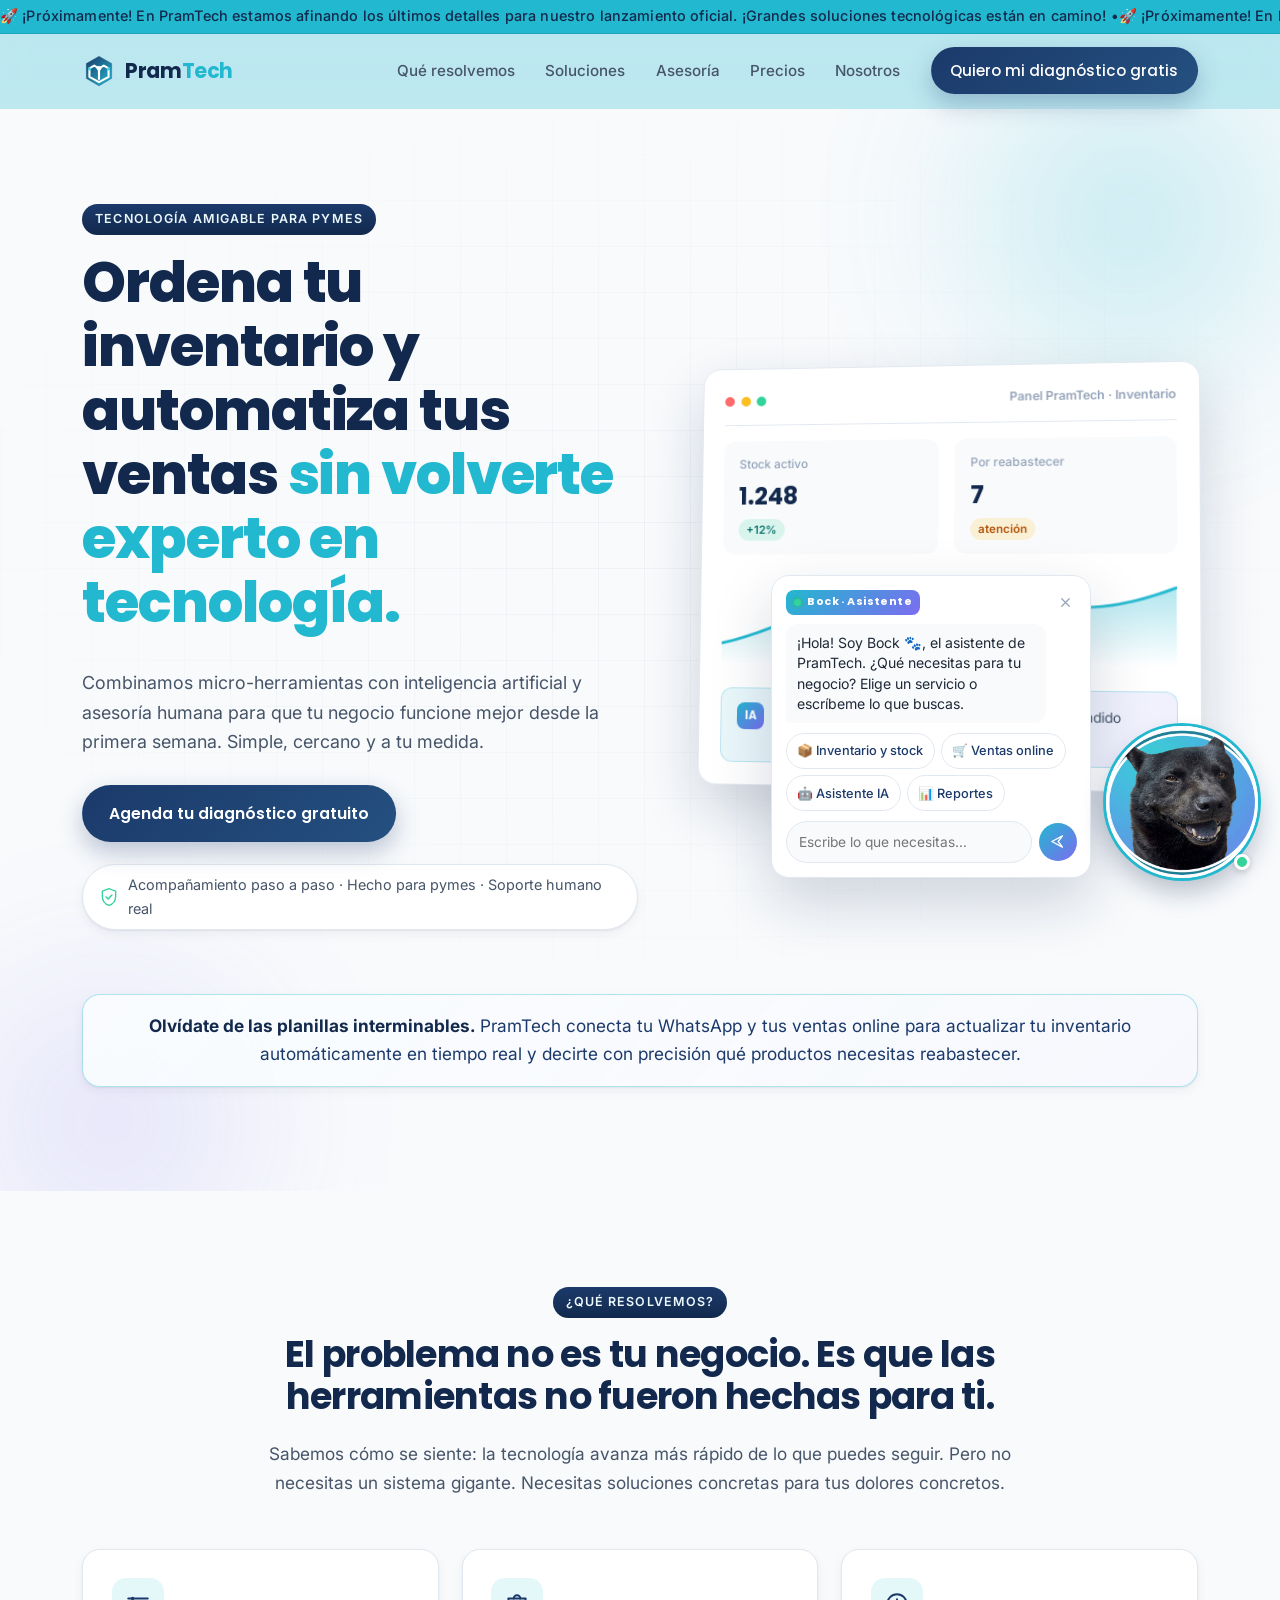
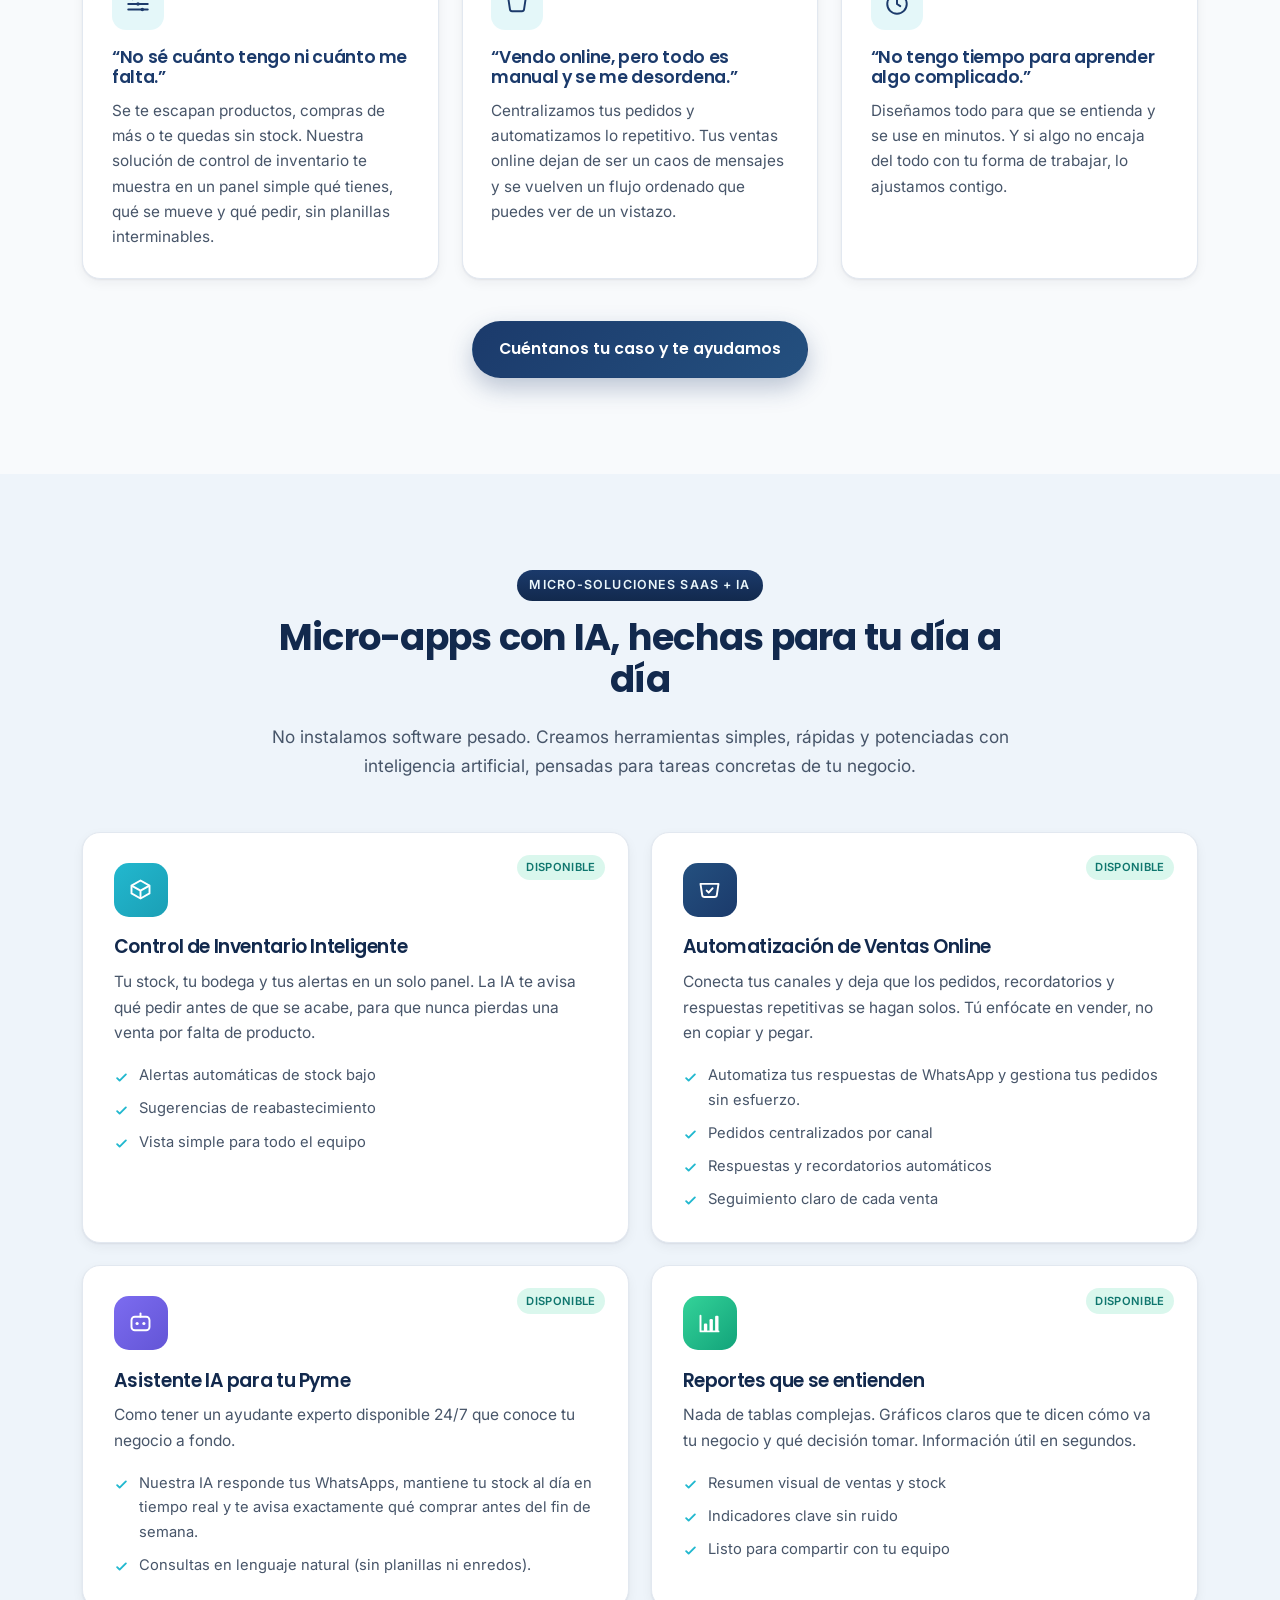
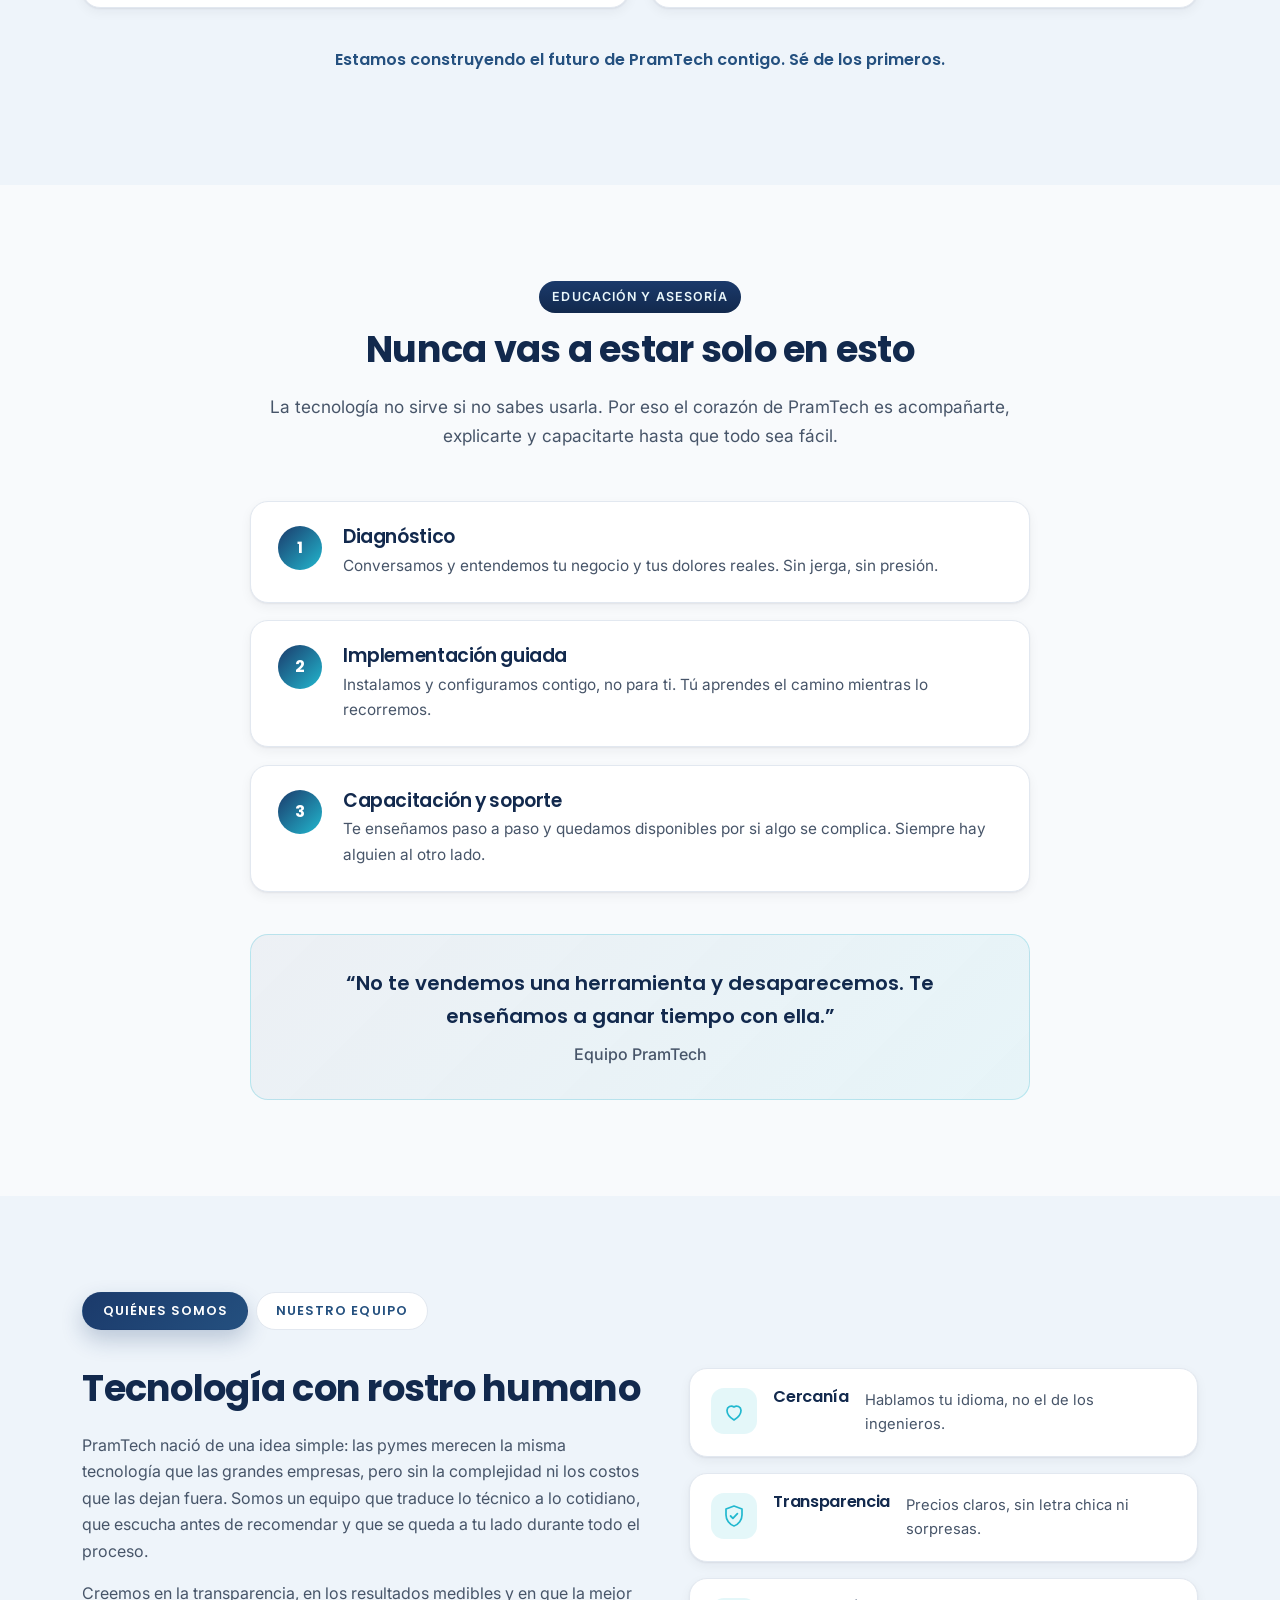
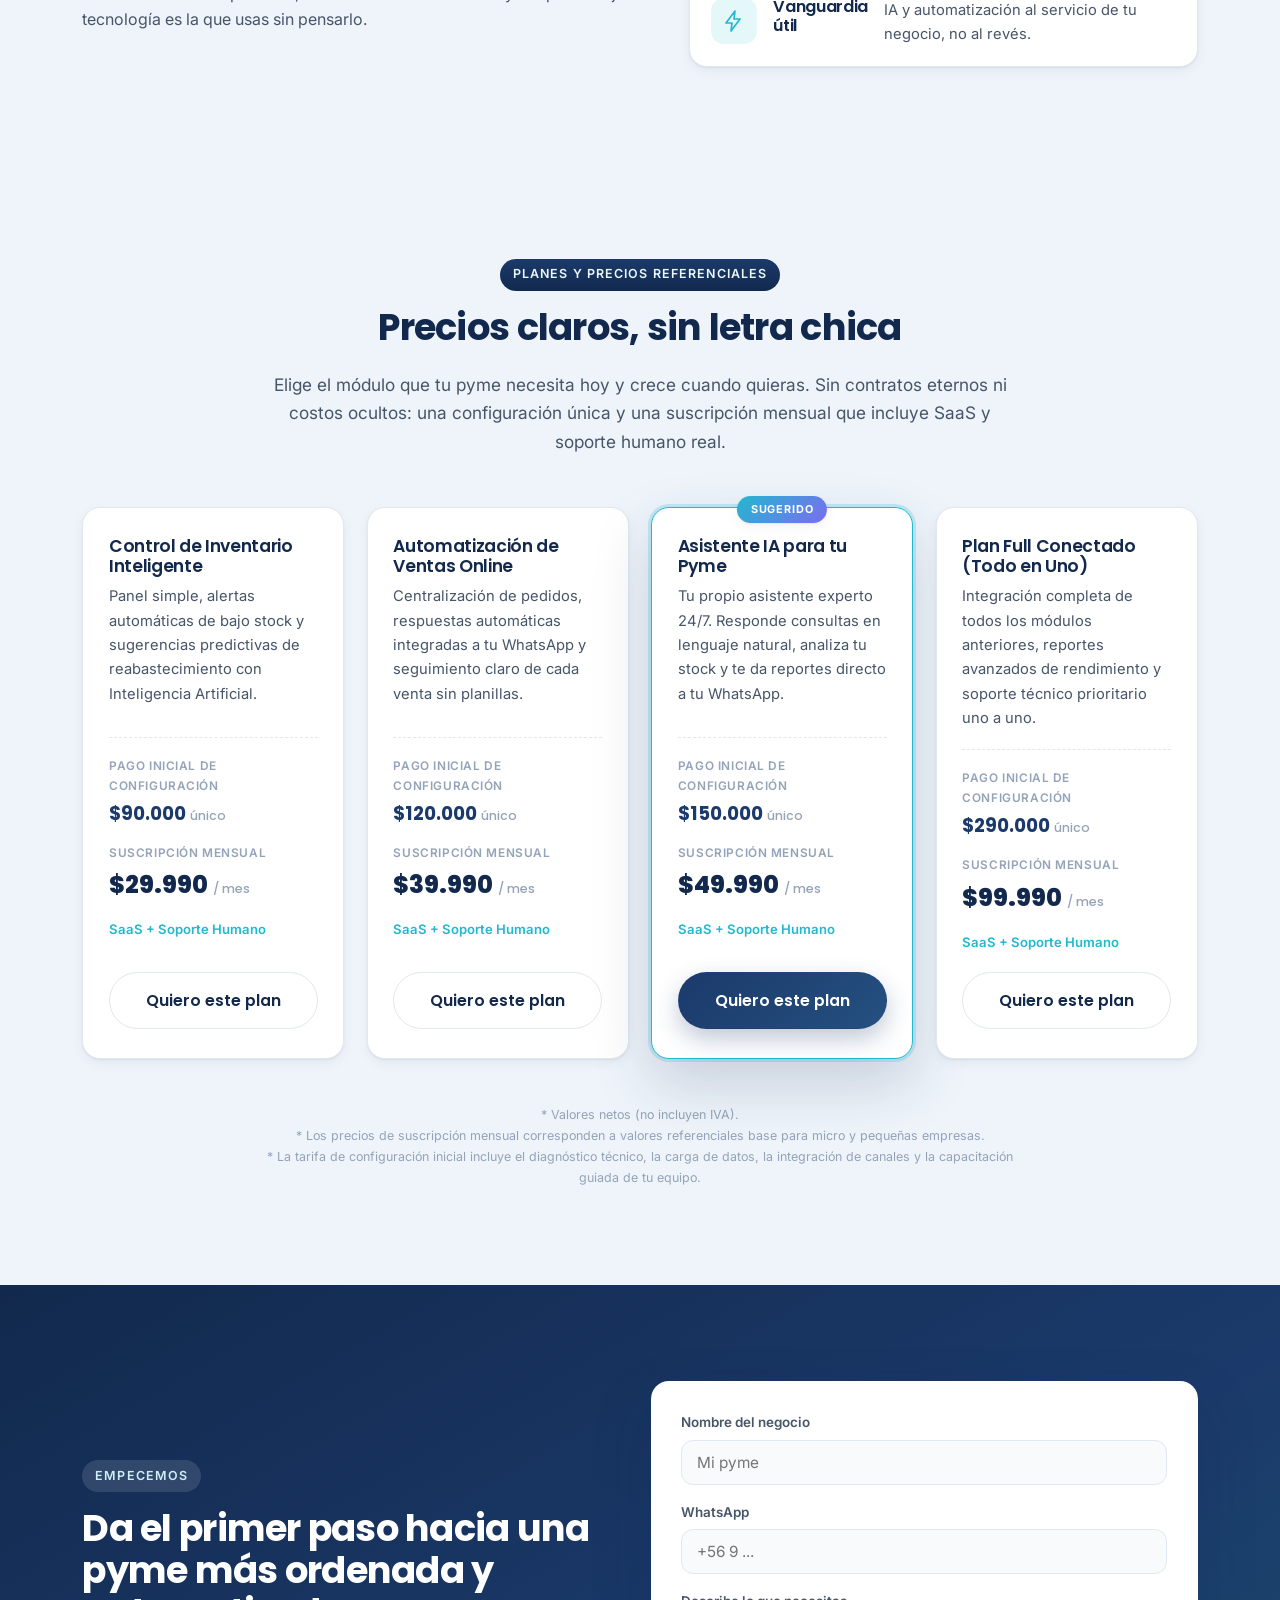
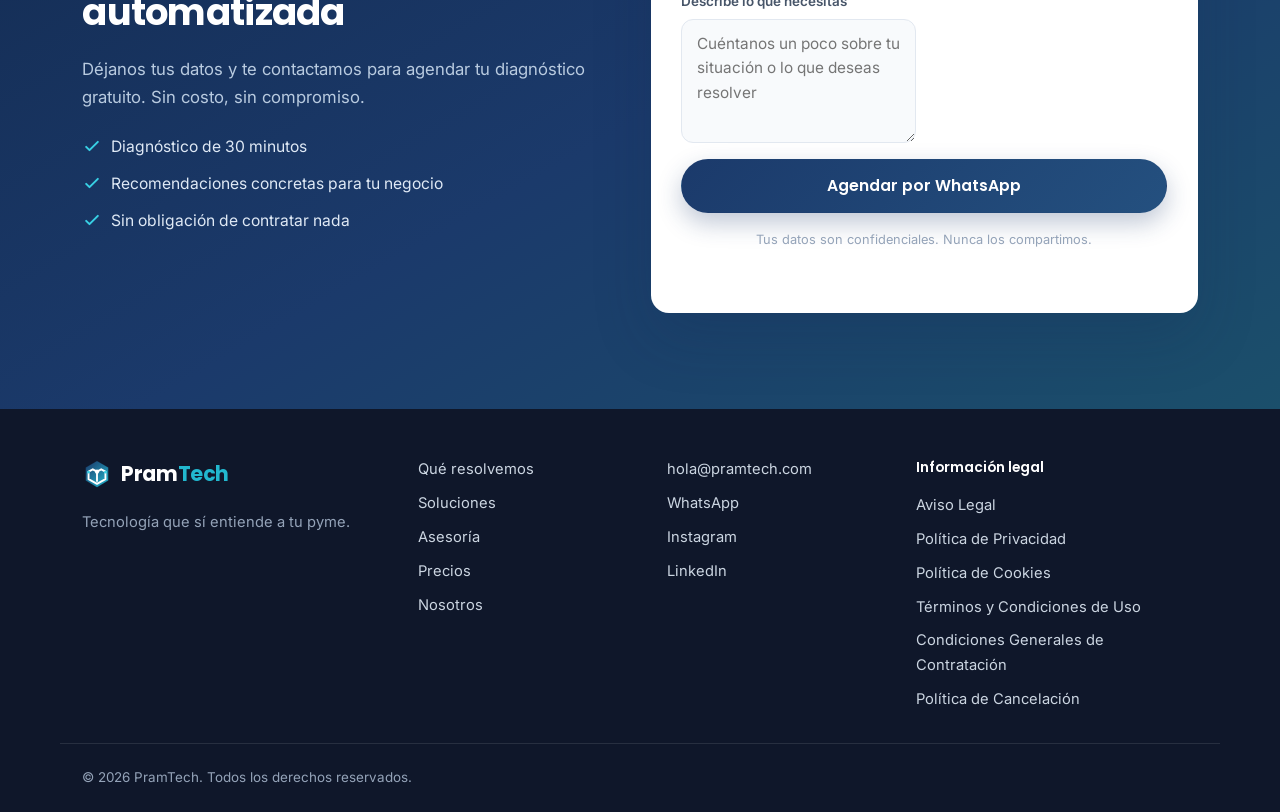
==== commit a6abfe3c: "fix(mobile): single fixed header wrapper for banner+nav Root cause: two independent position:fixed e" ====
--- a/landing/index.html
+++ b/landing/index.html
@@ -20,39 +20,41 @@
   <link rel="preconnect" href="https://fonts.gstatic.com" crossorigin />
   <link href="https://fonts.googleapis.com/css2?family=Poppins:wght@500;600;700;800&family=Inter:wght@400;500;600&display=swap" rel="stylesheet" />
 
-  <link rel="stylesheet" href="styles.css?v=20261020-6" />
+  <link rel="stylesheet" href="styles.css?v=20261020-7" />
 </head>
 <body>
   <a class="skip-link" href="#inicio">Saltar al contenido</a>
 
-  <div class="announcement-bar" id="announcementBar" role="marquee" aria-label="Próximamente PramTech">
-    <div class="announcement-bar__track">
-      <span class="announcement-bar__text">🚀 ¡Próximamente! En PramTech estamos afinando los últimos detalles para nuestro lanzamiento oficial. ¡Grandes soluciones tecnológicas están en camino! • </span>
-      <span class="announcement-bar__text" aria-hidden="true">🚀 ¡Próximamente! En PramTech estamos afinando los últimos detalles para nuestro lanzamiento oficial. ¡Grandes soluciones tecnológicas están en camino! • </span>
+  <div class="site-header" id="siteHeader">
+    <div class="announcement-bar" id="announcementBar" role="marquee" aria-label="Próximamente PramTech">
+      <div class="announcement-bar__track">
+        <span class="announcement-bar__text">🚀 ¡Próximamente! En PramTech estamos afinando los últimos detalles para nuestro lanzamiento oficial. ¡Grandes soluciones tecnológicas están en camino! • </span>
+        <span class="announcement-bar__text" aria-hidden="true">🚀 ¡Próximamente! En PramTech estamos afinando los últimos detalles para nuestro lanzamiento oficial. ¡Grandes soluciones tecnológicas están en camino! • </span>
+      </div>
     </div>
+
+    <header class="nav" id="nav">
+      <div class="container nav__inner">
+        <a class="brand" href="#inicio" aria-label="PramTech inicio" onclick="if(window.location.hash === '#inicio' || window.location.hash === ''){ event.preventDefault(); window.scrollTo({top:0, behavior:'auto'}); }">
+          <img src="assets/logo.svg" alt="" class="brand__mark" width="34" height="34" />
+          <span class="brand__name">Pram<span>Tech</span></span>
+        </a>
+
+        <nav class="nav__links" id="navLinks" aria-label="Navegación principal">
+          <a href="#resolvemos">Qué resolvemos</a>
+          <a href="#soluciones">Soluciones</a>
+          <a href="#asesoria">Asesoría</a>
+          <a href="#precios">Precios</a>
+          <a href="#nosotros">Nosotros</a>
+          <a class="btn btn--primary btn--sm nav__cta" href="#contacto">Quiero mi diagnóstico gratis</a>
+        </nav>
+
+        <button class="nav__toggle" id="navToggle" aria-label="Abrir menú" aria-expanded="false" aria-controls="navLinks">
+          <span></span><span></span><span></span>
+        </button>
+      </div>
+    </header>
   </div>
-
-  <header class="nav" id="nav">
-    <div class="container nav__inner">
-      <a class="brand" href="#inicio" aria-label="PramTech inicio" onclick="if(window.location.hash === '#inicio' || window.location.hash === ''){ event.preventDefault(); window.scrollTo({top:0, behavior:'auto'}); }">
-        <img src="assets/logo.svg" alt="" class="brand__mark" width="34" height="34" />
-        <span class="brand__name">Pram<span>Tech</span></span>
-      </a>
-
-      <nav class="nav__links" id="navLinks" aria-label="Navegación principal">
-        <a href="#resolvemos">Qué resolvemos</a>
-        <a href="#soluciones">Soluciones</a>
-        <a href="#asesoria">Asesoría</a>
-        <a href="#precios">Precios</a>
-        <a href="#nosotros">Nosotros</a>
-        <a class="btn btn--primary btn--sm nav__cta" href="#contacto">Quiero mi diagnóstico gratis</a>
-      </nav>
-
-      <button class="nav__toggle" id="navToggle" aria-label="Abrir menú" aria-expanded="false" aria-controls="navLinks">
-        <span></span><span></span><span></span>
-      </button>
-    </div>
-  </header>
 
   <main id="inicio">
     <section class="hero">
--- a/landing/styles.css
+++ b/landing/styles.css
@@ -149,11 +149,7 @@
 .btn--block { width: 100%; }
 
 .nav {
-  position: fixed;
-  top: var(--announce-total);
-  left: 0;
-  right: 0;
-  z-index: 110;
+  position: relative;
   background: rgba(248, 250, 252, 0.72);
   backdrop-filter: blur(12px);
   -webkit-backdrop-filter: blur(12px);
@@ -662,15 +658,20 @@
 }
 
 /* --- Announcement Bar --- */
-.announcement-bar {
+.site-header {
   position: fixed;
   top: 0;
   left: 0;
   right: 0;
   z-index: 120;
+  padding-top: env(safe-area-inset-top, 0px);
+  background: var(--cyan-500);
+}
+
+.announcement-bar {
+  position: relative;
   width: 100%;
-  height: var(--announce-total);
-  padding-top: env(safe-area-inset-top, 0px);
+  height: var(--announce-h);
   display: flex;
   align-items: center;
   overflow: hidden;
@@ -1235,8 +1236,8 @@
   }
   .nav__links {
     position: fixed;
-    inset: calc(var(--announce-total) + var(--nav-h)) 0 auto 0;
-    top: calc(var(--announce-total) + var(--nav-h));
+    inset: var(--header-total) 0 auto 0;
+    top: var(--header-total);
     flex-direction: column;
     align-items: stretch;
     gap: 0.3rem;
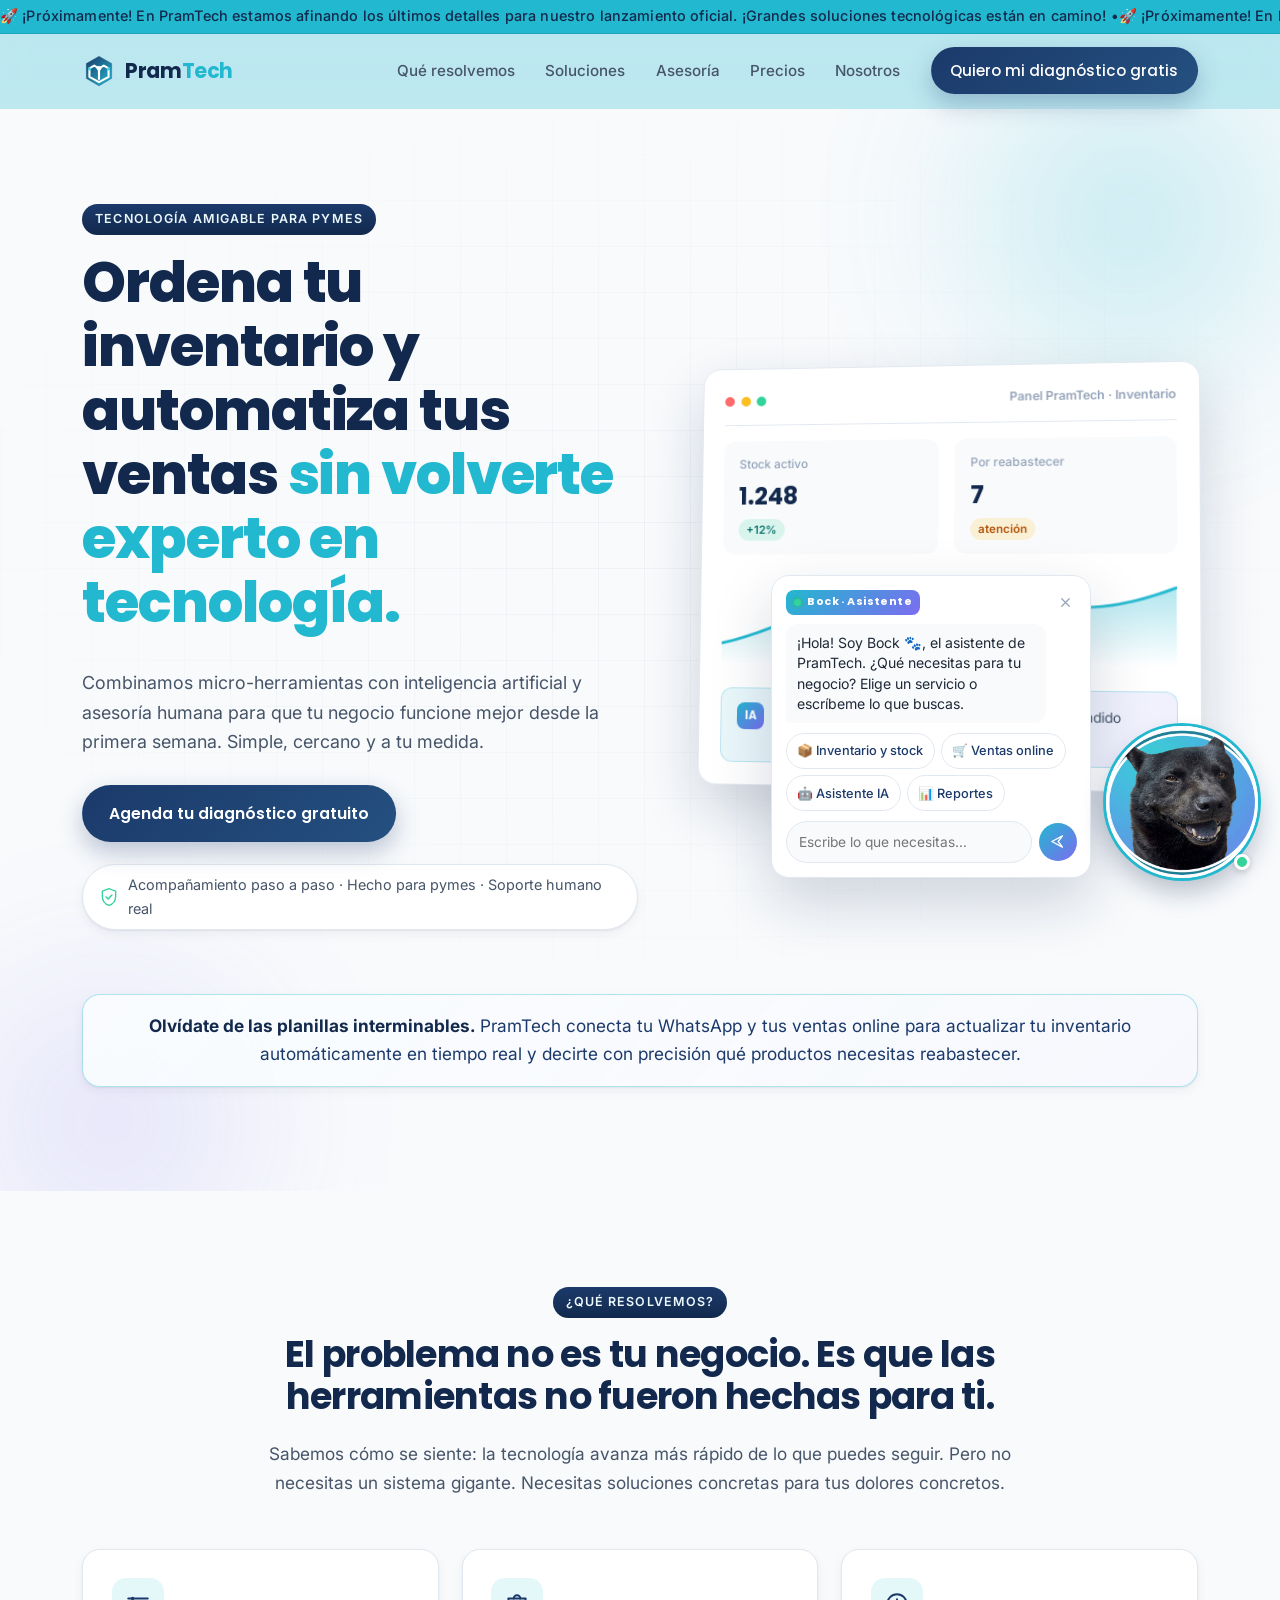
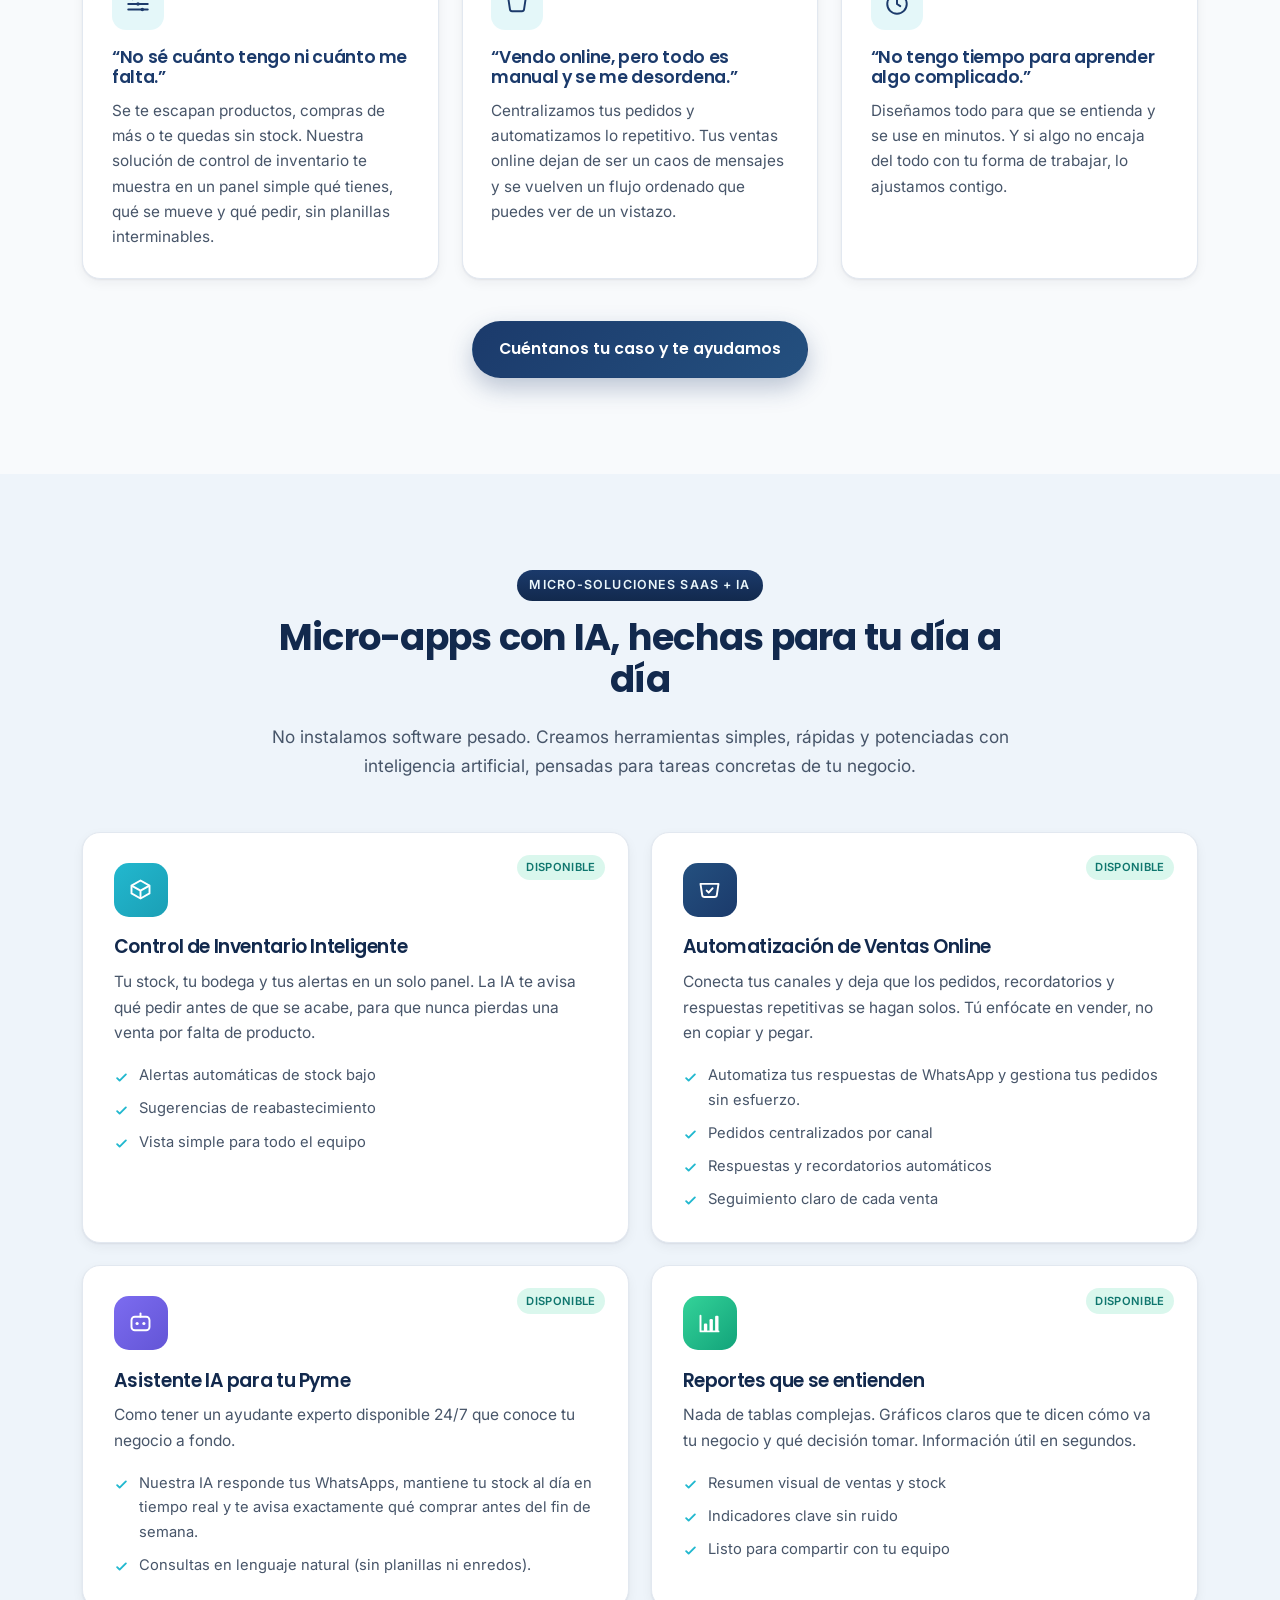
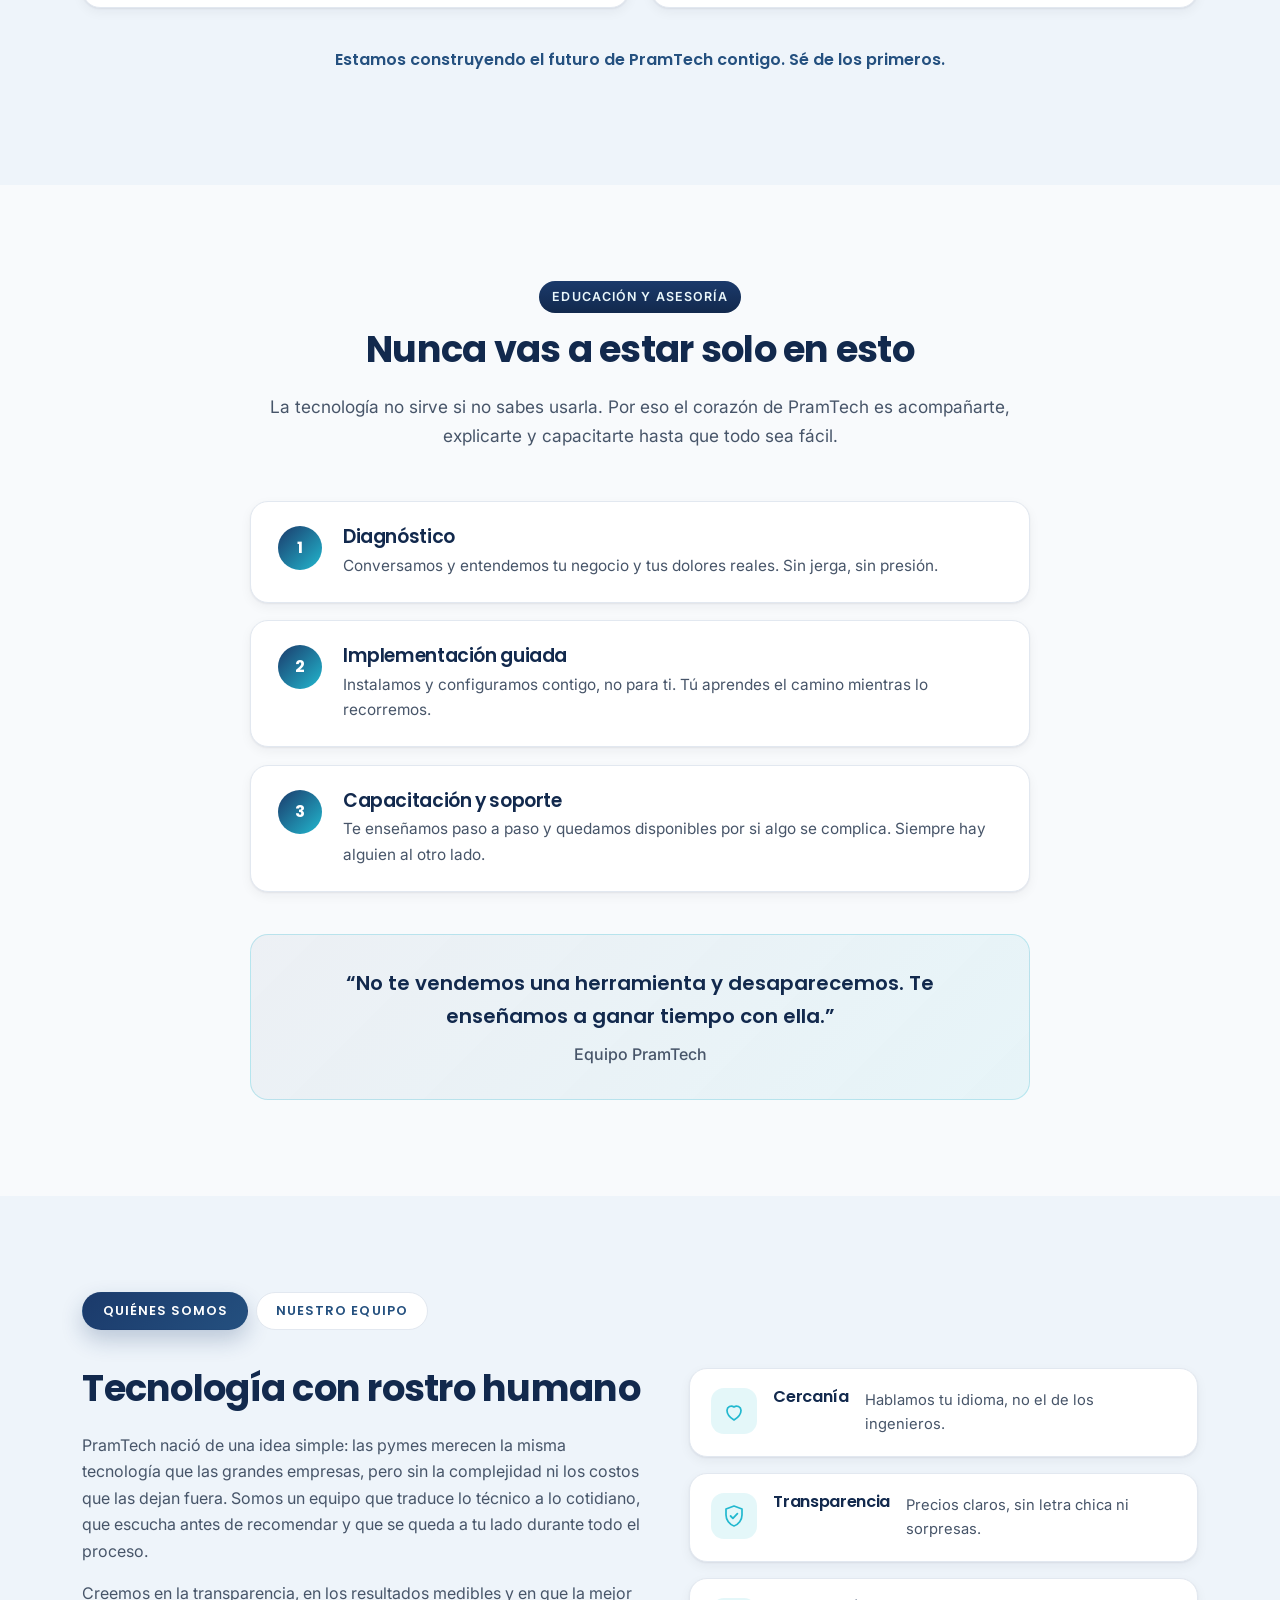
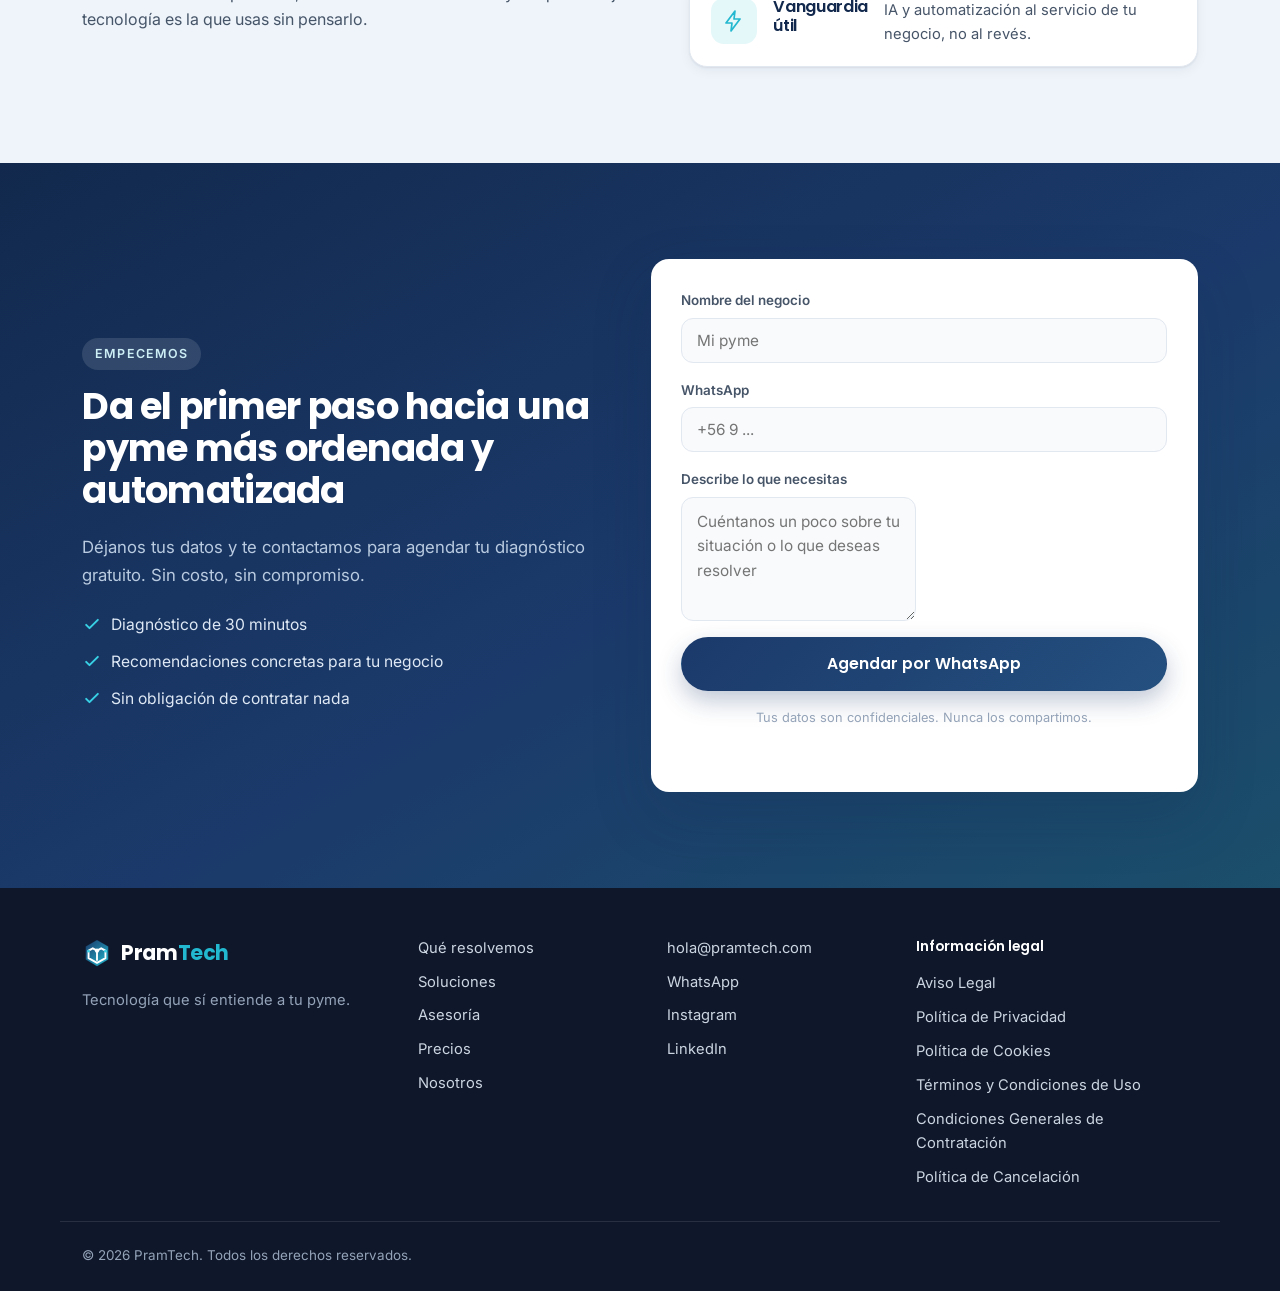
==== commit 282a818b: "remove: Planes y Precios Referenciales section" ====
--- a/landing/index.html
+++ b/landing/index.html
@@ -20,7 +20,7 @@
   <link rel="preconnect" href="https://fonts.gstatic.com" crossorigin />
   <link href="https://fonts.googleapis.com/css2?family=Poppins:wght@500;600;700;800&family=Inter:wght@400;500;600&display=swap" rel="stylesheet" />
 
-  <link rel="stylesheet" href="styles.css?v=20261020-7" />
+  <link rel="stylesheet" href="styles.css?v=20261020-8" />
 </head>
 <body>
   <a class="skip-link" href="#inicio">Saltar al contenido</a>
@@ -366,101 +366,6 @@
           </div>
         </div>
         </div>
-      </div>
-    </section>
-
-    <section class="section section--tinted" id="precios">
-      <div class="container">
-        <header class="section__head reveal">
-          <span class="eyebrow">Planes y Precios Referenciales</span>
-          <h2>Precios claros, sin letra chica</h2>
-          <p class="section__sub">Elige el módulo que tu pyme necesita hoy y crece cuando quieras. Sin contratos eternos ni costos ocultos: una configuración única y una suscripción mensual que incluye SaaS y soporte humano real.</p>
-        </header>
-
-        <div class="pricing">
-          <article class="price-card reveal">
-            <div class="price-card__head">
-              <h3 class="price-card__title">Control de Inventario Inteligente</h3>
-              <p class="price-card__desc">Panel simple, alertas automáticas de bajo stock y sugerencias predictivas de reabastecimiento con Inteligencia Artificial.</p>
-            </div>
-            <div class="price-card__body">
-              <div class="price-card__row">
-                <span class="price-card__label">Pago inicial de configuración</span>
-                <span class="price-card__setup">$90.000 <em>único</em></span>
-              </div>
-              <div class="price-card__row price-card__row--sub">
-                <span class="price-card__label">Suscripción mensual</span>
-                <span class="price-card__month">$29.990 <em>/ mes</em></span>
-              </div>
-              <p class="price-card__note">SaaS + Soporte Humano</p>
-            </div>
-            <a class="btn btn--ghost btn--block price-card__cta" href="#contacto">Quiero este plan</a>
-          </article>
-
-          <article class="price-card reveal">
-            <div class="price-card__head">
-              <h3 class="price-card__title">Automatización de Ventas Online</h3>
-              <p class="price-card__desc">Centralización de pedidos, respuestas automáticas integradas a tu WhatsApp y seguimiento claro de cada venta sin planillas.</p>
-            </div>
-            <div class="price-card__body">
-              <div class="price-card__row">
-                <span class="price-card__label">Pago inicial de configuración</span>
-                <span class="price-card__setup">$120.000 <em>único</em></span>
-              </div>
-              <div class="price-card__row price-card__row--sub">
-                <span class="price-card__label">Suscripción mensual</span>
-                <span class="price-card__month">$39.990 <em>/ mes</em></span>
-              </div>
-              <p class="price-card__note">SaaS + Soporte Humano</p>
-            </div>
-            <a class="btn btn--ghost btn--block price-card__cta" href="#contacto">Quiero este plan</a>
-          </article>
-
-          <article class="price-card price-card--featured reveal">
-            <span class="price-card__badge">Sugerido</span>
-            <div class="price-card__head">
-              <h3 class="price-card__title">Asistente IA para tu Pyme</h3>
-              <p class="price-card__desc">Tu propio asistente experto 24/7. Responde consultas en lenguaje natural, analiza tu stock y te da reportes directo a tu WhatsApp.</p>
-            </div>
-            <div class="price-card__body">
-              <div class="price-card__row">
-                <span class="price-card__label">Pago inicial de configuración</span>
-                <span class="price-card__setup">$150.000 <em>único</em></span>
-              </div>
-              <div class="price-card__row price-card__row--sub">
-                <span class="price-card__label">Suscripción mensual</span>
-                <span class="price-card__month">$49.990 <em>/ mes</em></span>
-              </div>
-              <p class="price-card__note">SaaS + Soporte Humano</p>
-            </div>
-            <a class="btn btn--primary btn--block price-card__cta" href="#contacto">Quiero este plan</a>
-          </article>
-
-          <article class="price-card reveal">
-            <div class="price-card__head">
-              <h3 class="price-card__title">Plan Full Conectado (Todo en Uno)</h3>
-              <p class="price-card__desc">Integración completa de todos los módulos anteriores, reportes avanzados de rendimiento y soporte técnico prioritario uno a uno.</p>
-            </div>
-            <div class="price-card__body">
-              <div class="price-card__row">
-                <span class="price-card__label">Pago inicial de configuración</span>
-                <span class="price-card__setup">$290.000 <em>único</em></span>
-              </div>
-              <div class="price-card__row price-card__row--sub">
-                <span class="price-card__label">Suscripción mensual</span>
-                <span class="price-card__month">$99.990 <em>/ mes</em></span>
-              </div>
-              <p class="price-card__note">SaaS + Soporte Humano</p>
-            </div>
-            <a class="btn btn--ghost btn--block price-card__cta" href="#contacto">Quiero este plan</a>
-          </article>
-        </div>
-
-        <p class="pricing__legal reveal">
-          * Valores netos (no incluyen IVA).<br />
-          * Los precios de suscripción mensual corresponden a valores referenciales base para micro y pequeñas empresas.<br />
-          * La tarifa de configuración inicial incluye el diagnóstico técnico, la carga de datos, la integración de canales y la capacitación guiada de tu equipo.
-        </p>
       </div>
     </section>
 
--- a/landing/styles.css
+++ b/landing/styles.css
@@ -1246,9 +1246,15 @@
     border-bottom: 1px solid var(--slate-200);
     box-shadow: var(--shadow-md);
     transform: translateY(-120%);
-    transition: transform 0.35s var(--ease);
+    visibility: hidden;
+    pointer-events: none;
+    transition: transform 0.35s var(--ease), visibility 0.35s var(--ease);
   }
-  .nav__links.is-open { transform: translateY(0); }
+  .nav__links.is-open {
+    transform: translateY(0);
+    visibility: visible;
+    pointer-events: auto;
+  }
   .nav__links a { padding: 0.7rem 0.3rem; border-radius: 8px; }
   .nav__links a:not(.btn):hover { background: var(--bg); }
   .nav__cta { margin-top: 0.5rem; justify-content: center; }
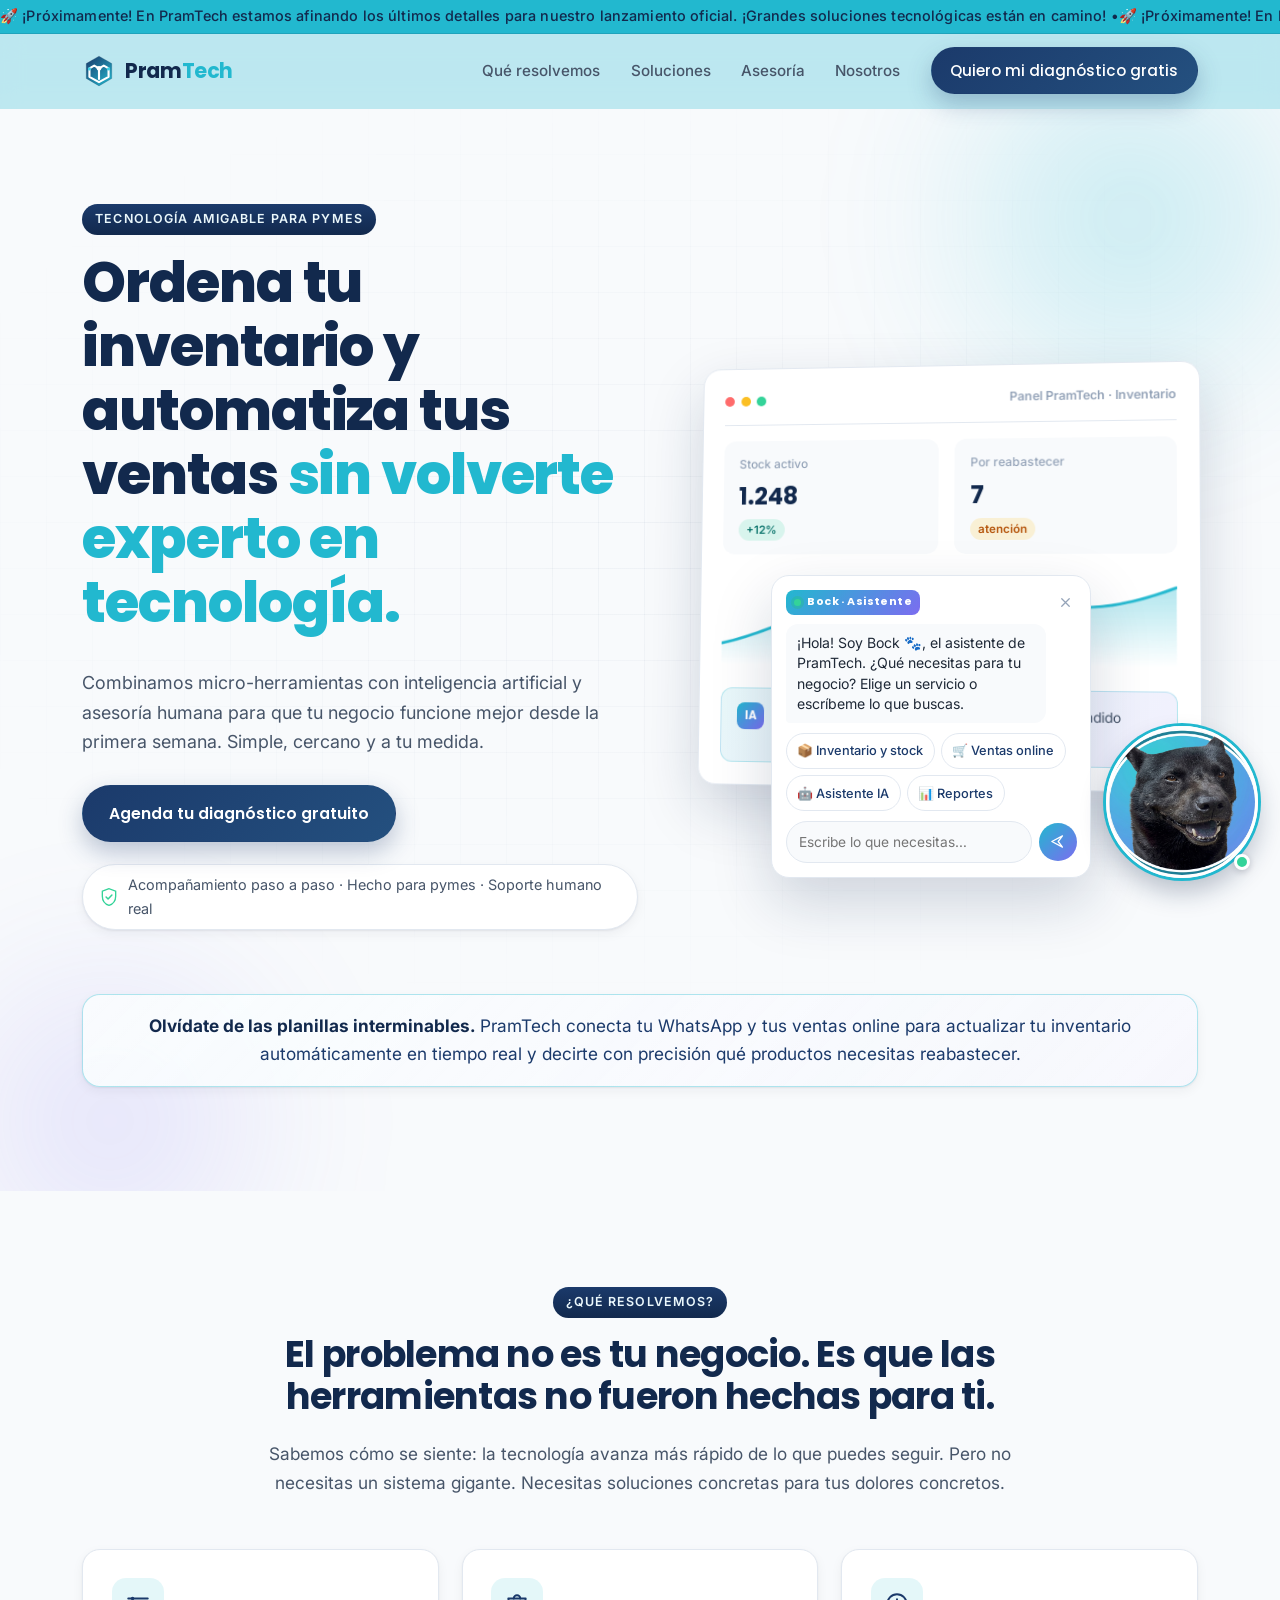
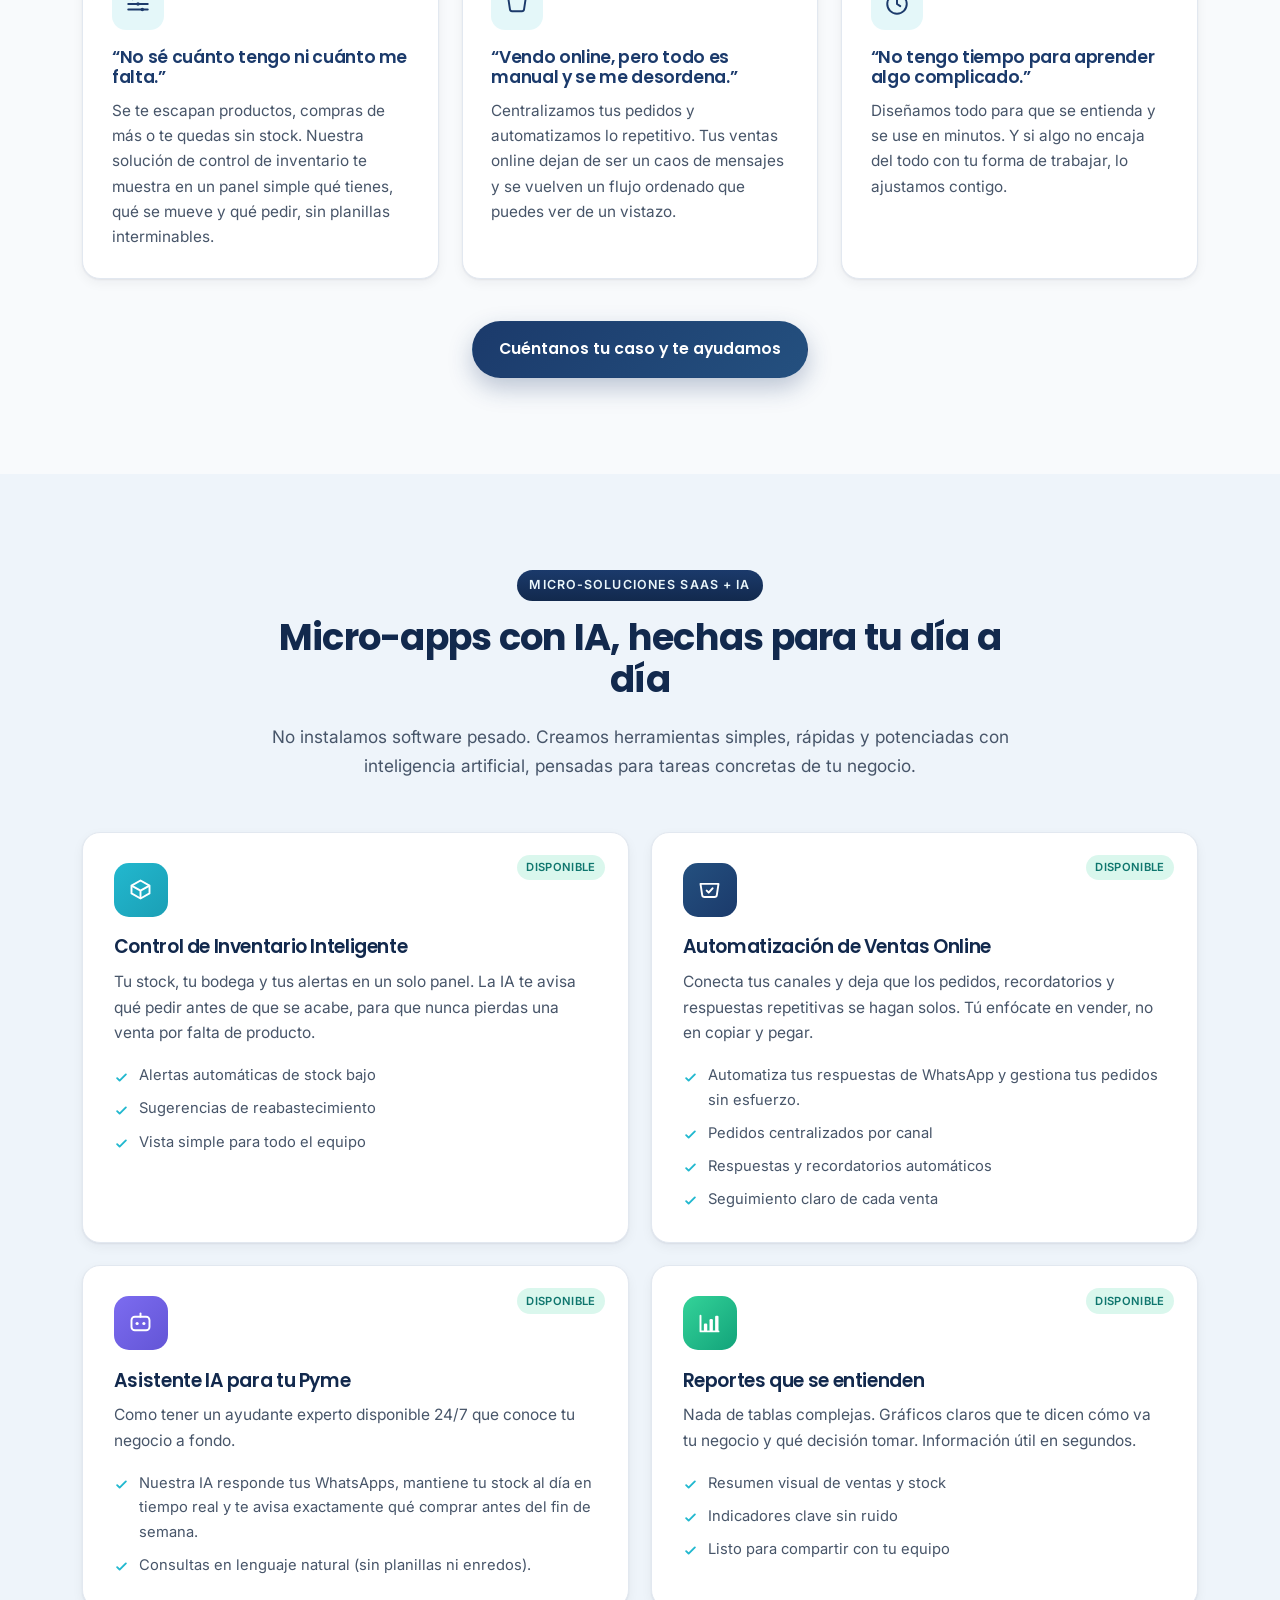
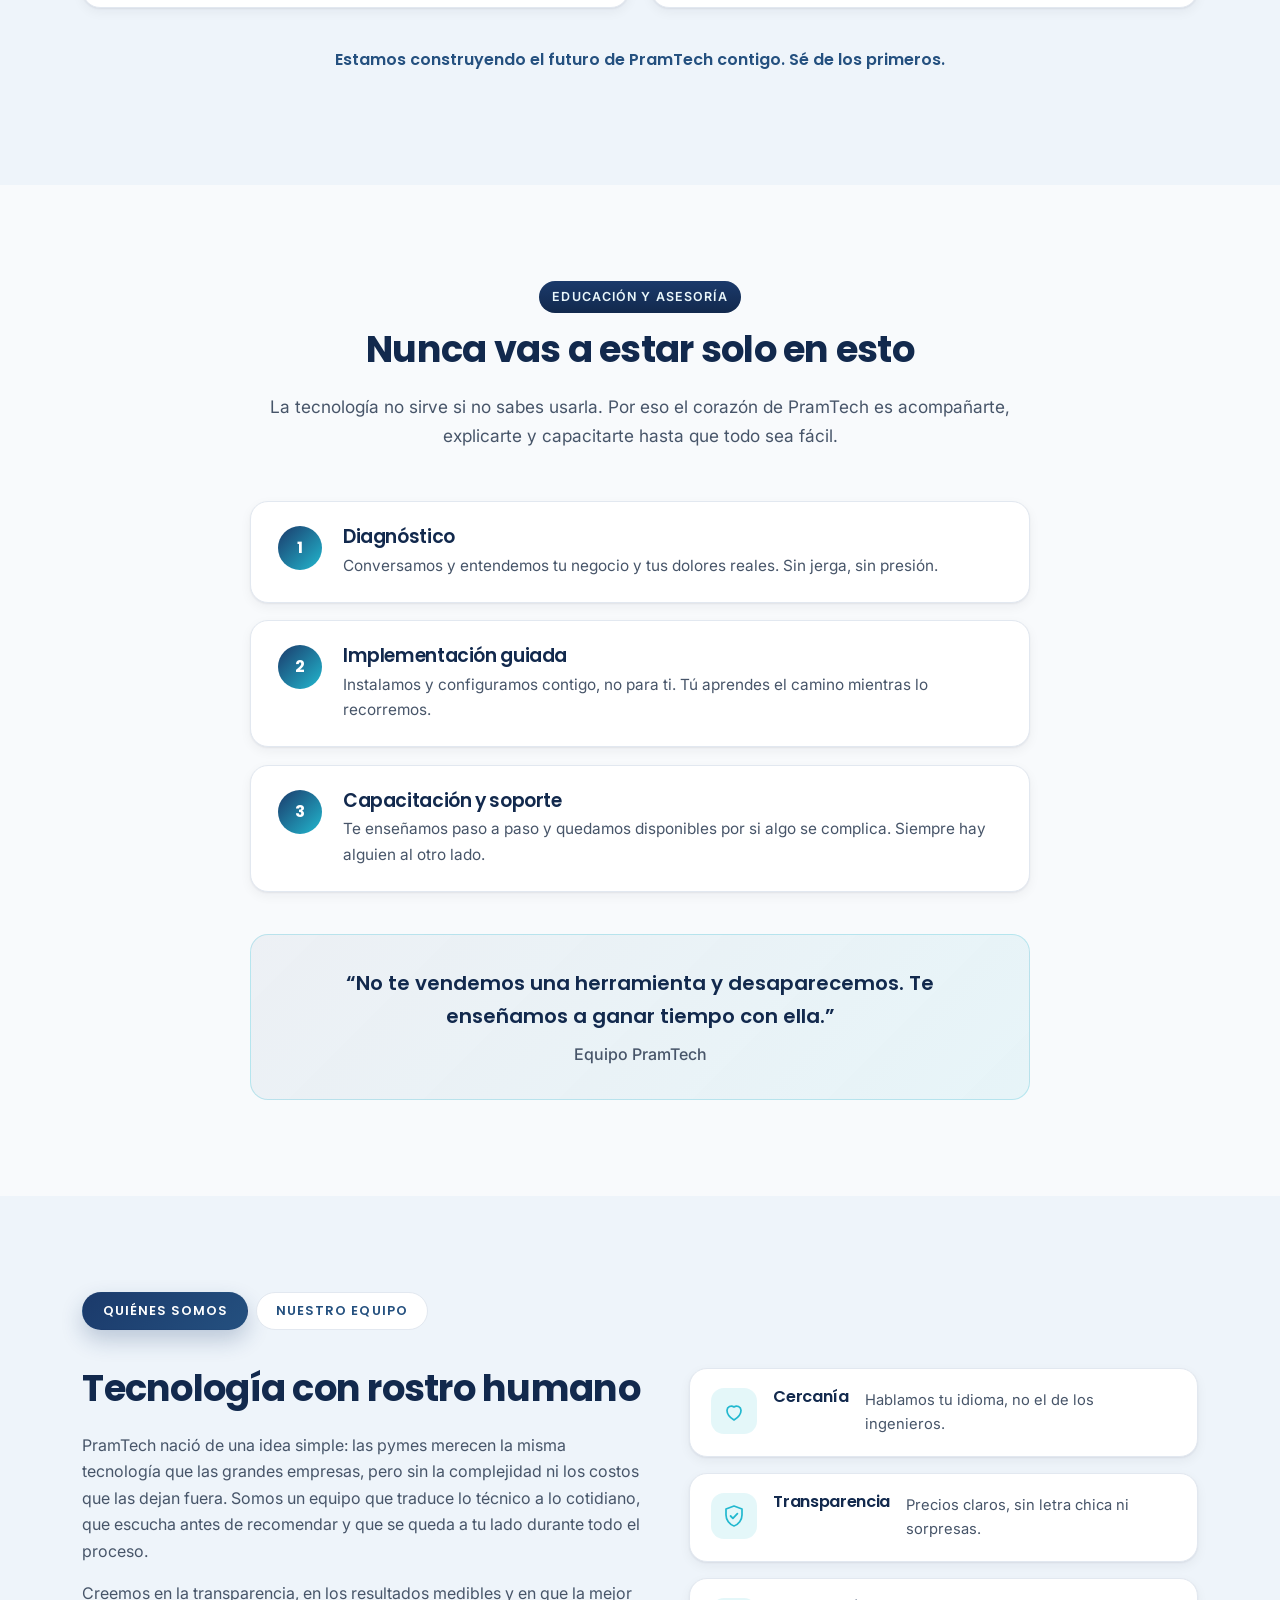
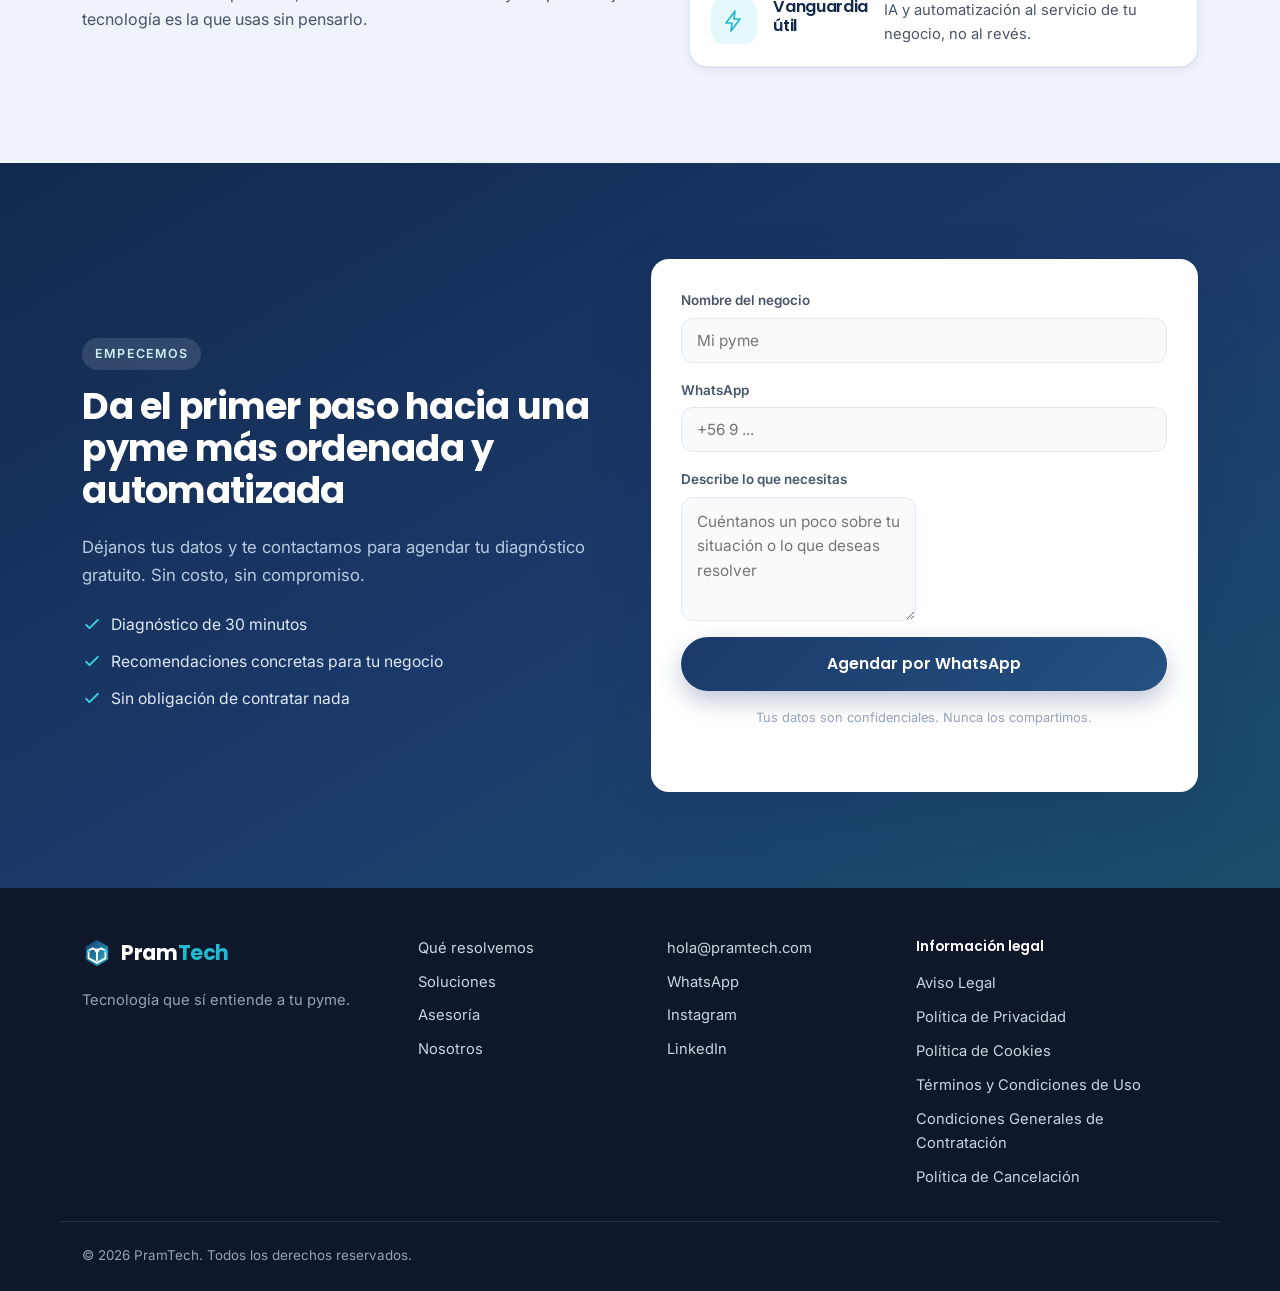
==== commit e7953827: "remove: Precios links from navbar and footer" ====
--- a/landing/index.html
+++ b/landing/index.html
@@ -44,7 +44,6 @@
           <a href="#resolvemos">Qué resolvemos</a>
           <a href="#soluciones">Soluciones</a>
           <a href="#asesoria">Asesoría</a>
-          <a href="#precios">Precios</a>
           <a href="#nosotros">Nosotros</a>
           <a class="btn btn--primary btn--sm nav__cta" href="#contacto">Quiero mi diagnóstico gratis</a>
         </nav>
@@ -421,7 +420,6 @@
         <a href="#resolvemos">Qué resolvemos</a>
         <a href="#soluciones">Soluciones</a>
         <a href="#asesoria">Asesoría</a>
-        <a href="#precios">Precios</a>
         <a href="#nosotros">Nosotros</a>
       </nav>
 
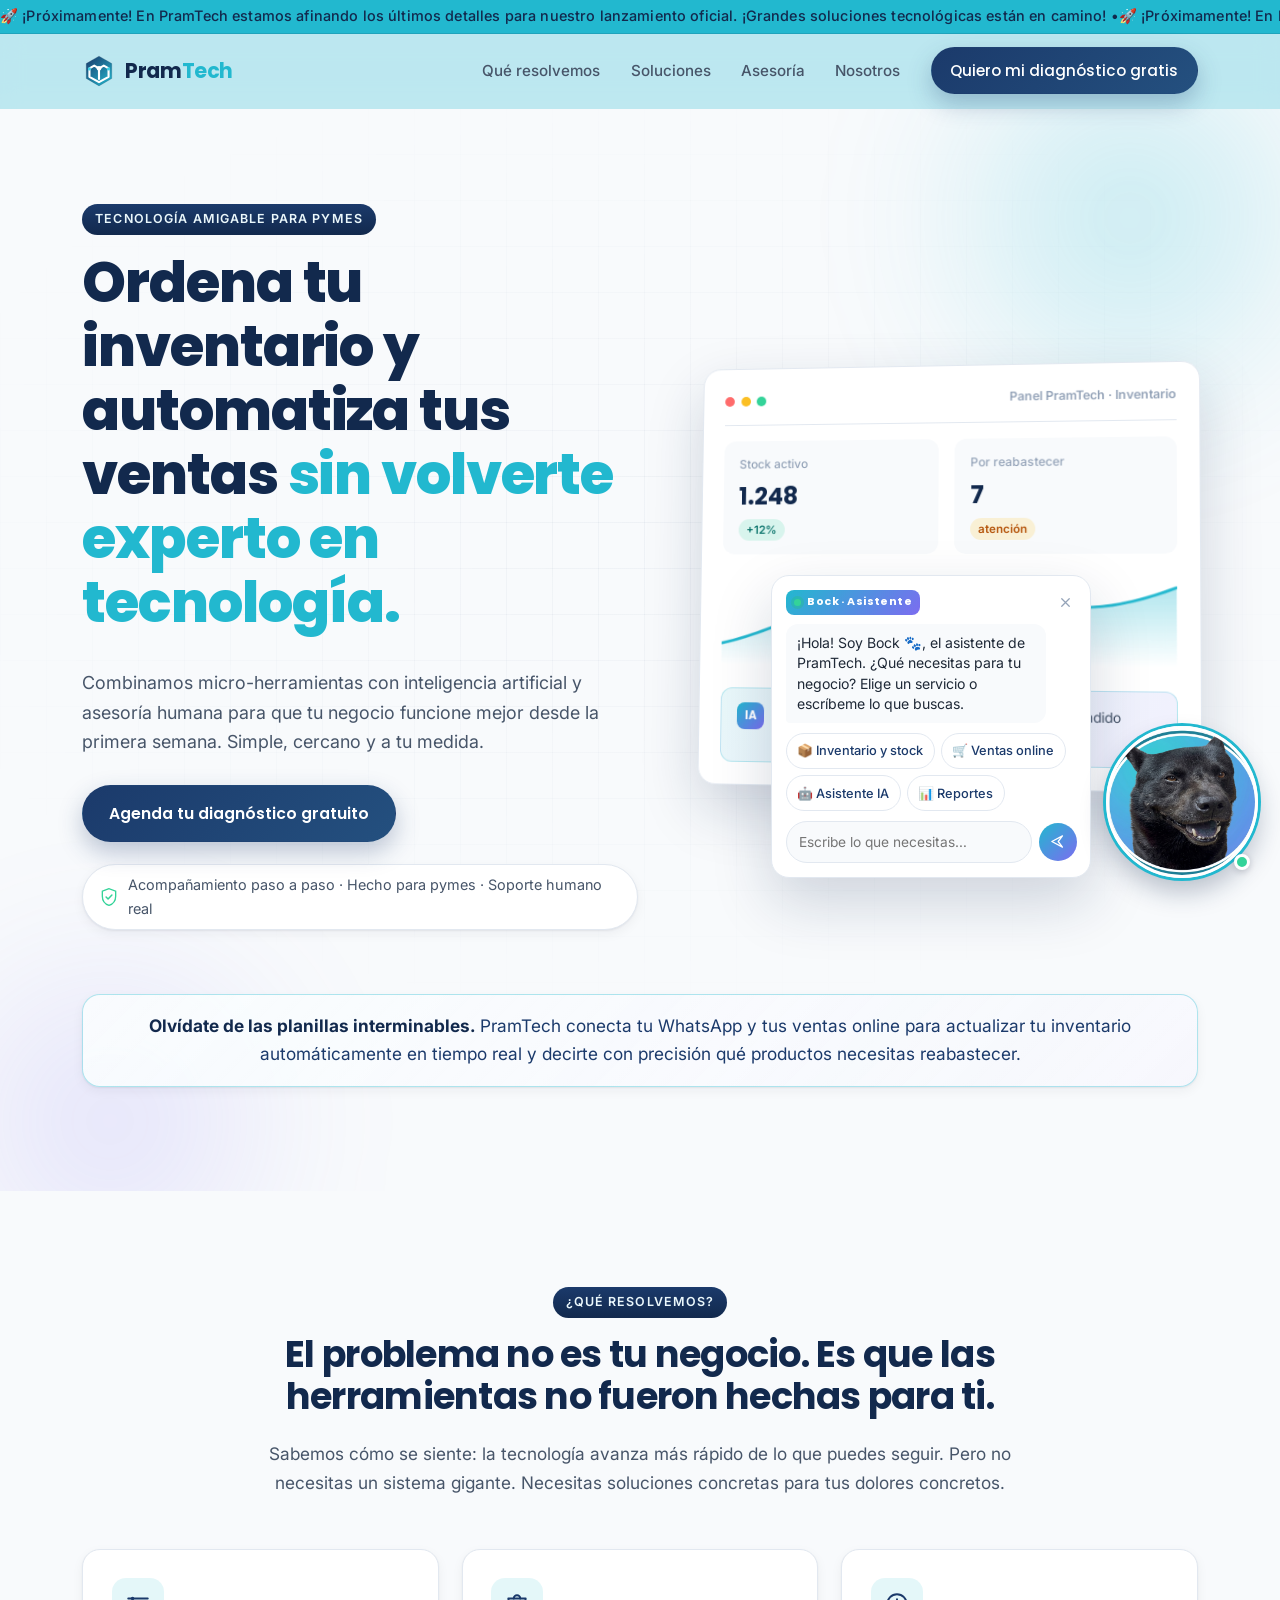
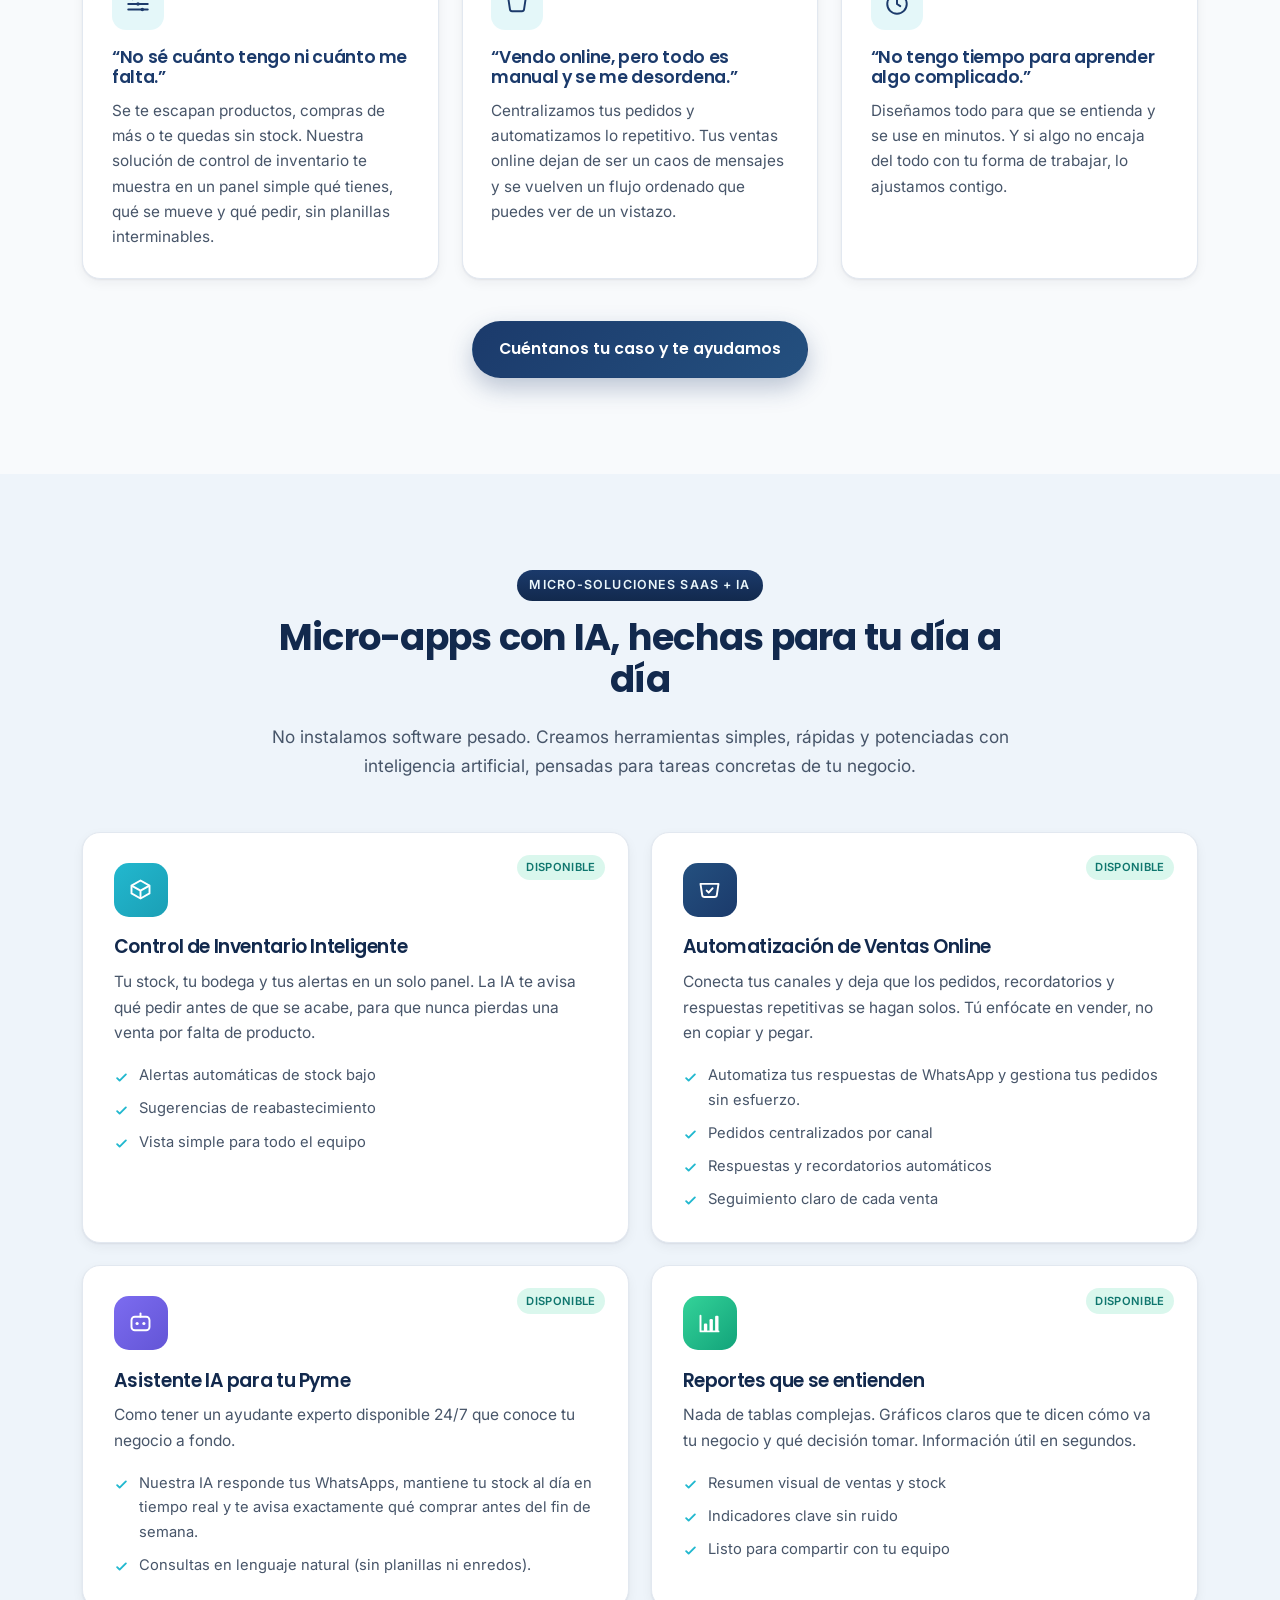
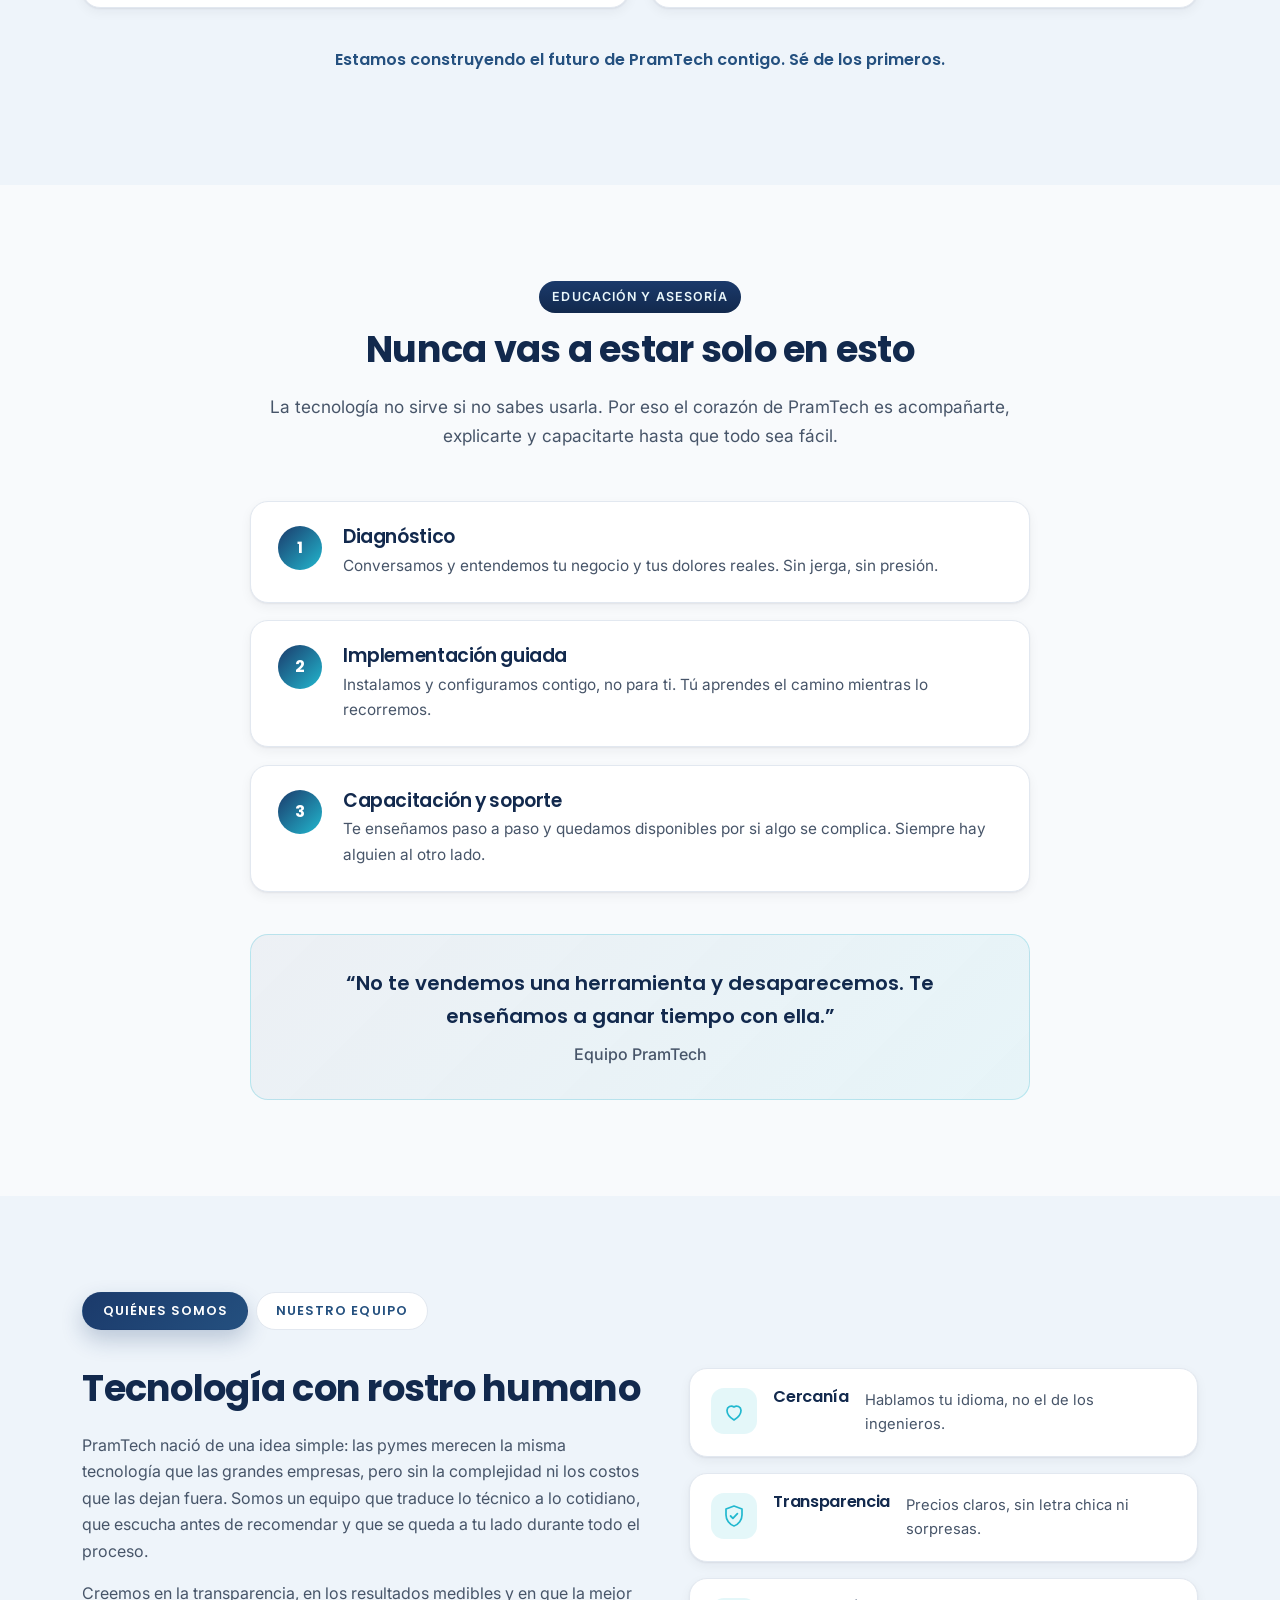
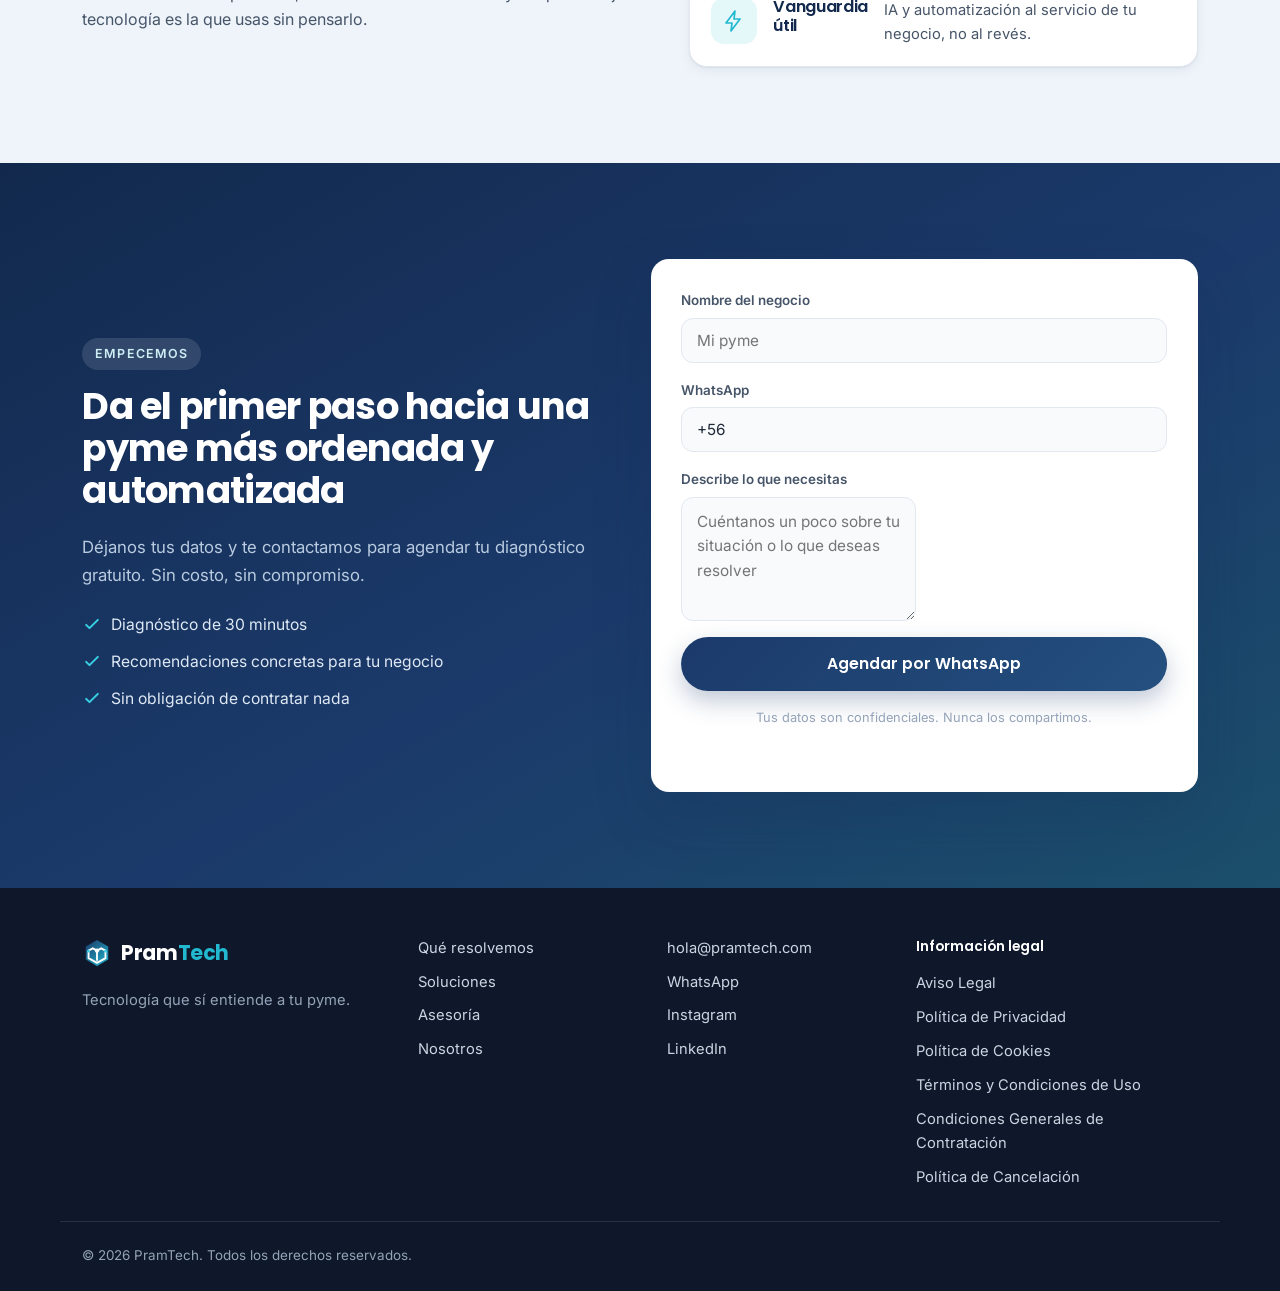
==== commit c7ebf2c6: "feat(contact): prefijo +56 fijo en el campo de WhatsApp El campo arranca con '+56 ' y el usuario sol" ====
--- a/landing/index.html
+++ b/landing/index.html
@@ -20,7 +20,7 @@
   <link rel="preconnect" href="https://fonts.gstatic.com" crossorigin />
   <link href="https://fonts.googleapis.com/css2?family=Poppins:wght@500;600;700;800&family=Inter:wght@400;500;600&display=swap" rel="stylesheet" />
 
-  <link rel="stylesheet" href="styles.css?v=20261020-8" />
+  <link rel="stylesheet" href="styles.css?v=20261021-1" />
 </head>
 <body>
   <a class="skip-link" href="#inicio">Saltar al contenido</a>
@@ -330,7 +330,7 @@
             <article class="member reveal">
               <div class="member__media">
                 <span class="member__index">01</span>
-                <img src="assets/team/director.jpeg?v=20261020-3" alt="Antonio Viluñir T., Fundador y Director de PramTech" width="900" height="900" loading="lazy" />
+                <img src="assets/team/director.jpeg?v=20261021-1" alt="Antonio Viluñir T., Fundador y Director de PramTech" width="900" height="900" loading="lazy" />
               </div>
               <div class="member__body">
                 <h4 class="member__name">Antonio Viluñir T.</h4>
@@ -342,7 +342,7 @@
             <article class="member reveal">
               <div class="member__media">
                 <span class="member__index">02</span>
-                <img src="assets/team/franco-armijo.jpeg?v=20261020-3" alt="Franco Armijo M., Gerente de Servicio de PramTech" width="900" height="900" loading="lazy" />
+                <img src="assets/team/franco-armijo.jpeg?v=20261021-1" alt="Franco Armijo M., Gerente de Servicio de PramTech" width="900" height="900" loading="lazy" />
               </div>
               <div class="member__body">
                 <h4 class="member__name">Franco Armijo M.</h4>
@@ -354,7 +354,7 @@
             <article class="member reveal">
               <div class="member__media">
                 <span class="member__index">03</span>
-                <img src="assets/team/matias-gonzalez.jpeg?v=20261020-3" alt="Matias Gonzalez V., Especialista de PramTech" width="900" height="900" loading="lazy" />
+                <img src="assets/team/matias-gonzalez.jpeg?v=20261021-1" alt="Matias Gonzalez V., Especialista de PramTech" width="900" height="900" loading="lazy" />
               </div>
               <div class="member__body">
                 <h4 class="member__name">Matias Gonzalez V.</h4>
@@ -381,7 +381,7 @@
           </ul>
         </div>
 
-        <form class="form reveal" id="leadForm" action="https://formspree.io/f/your-id" method="POST" novalidate>
+        <form class="form reveal" id="leadForm" novalidate>
           <label class="field">
             <span>Nombre del negocio</span>
             <input type="text" name="negocio" autocomplete="organization" required placeholder="Mi pyme" />
@@ -389,7 +389,7 @@
 
           <label class="field">
             <span>WhatsApp</span>
-            <input type="tel" name="telefono" autocomplete="tel" placeholder="+56 9 ..." />
+            <input type="tel" name="telefono" autocomplete="tel" required value="+56 " placeholder="9 1234 5678" />
           </label>
 
           <div class="form__row" id="descripcionWrapper">
@@ -425,7 +425,7 @@
 
       <div class="footer__contact">
         <a href="mailto:hola@pramtech.com">hola@pramtech.com</a>
-        <a href="https://wa.me/56900000000" target="_blank" rel="noopener">WhatsApp</a>
+        <a href="https://wa.me/56961864903" target="_blank" rel="noopener">WhatsApp</a>
         <a href="https://instagram.com" target="_blank" rel="noopener">Instagram</a>
         <a href="https://linkedin.com" target="_blank" rel="noopener">LinkedIn</a>
       </div>
@@ -468,7 +468,7 @@
 
     <button type="button" class="mascot__figure" id="mascotFigure" aria-label="Abrir asistente de PramTech">
       <span class="mascot__pulse" aria-hidden="true"></span>
-      <img class="mascot__img" id="mascotImg" src="assets/mascot/bock.jpg?v=20261018-2" alt="Bock, el perro asistente de PramTech" width="200" height="200" />
+      <img class="mascot__img" id="mascotImg" src="assets/mascot/bock.jpg?v=20261021-1" alt="Bock, el perro asistente de PramTech" width="200" height="200" />
     </button>
   </div>
 
@@ -482,9 +482,9 @@
     </div>
   </div>
 
-  <script src="script.js?v=20261018-2"></script>
-  <script src="form-handle.js?v=20261018-2"></script>
-  <script src="tabs.js?v=20261018-2"></script>
+  <script src="script.js?v=20261021-1"></script>
+  <script src="form-handle.js?v=20261021-1"></script>
+  <script src="tabs.js?v=20261021-1"></script>
 </body>
 </html>
 
